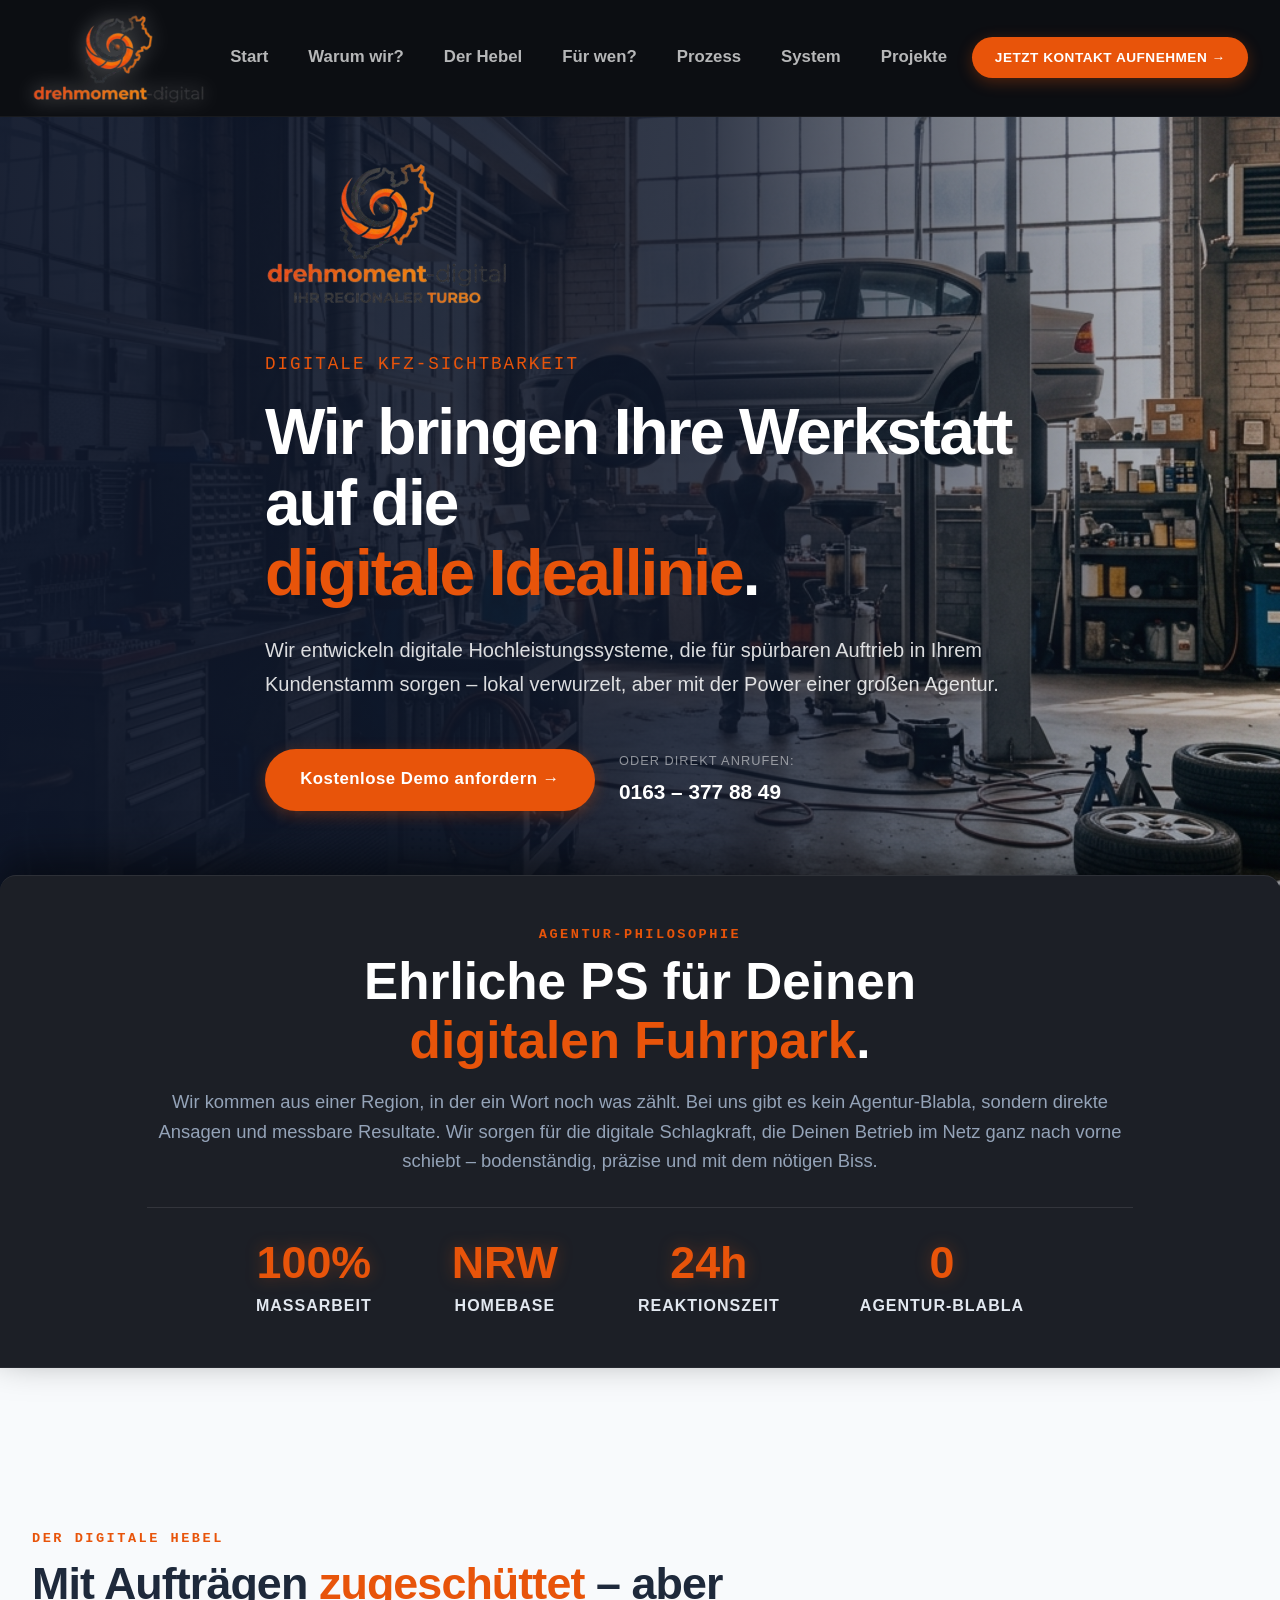
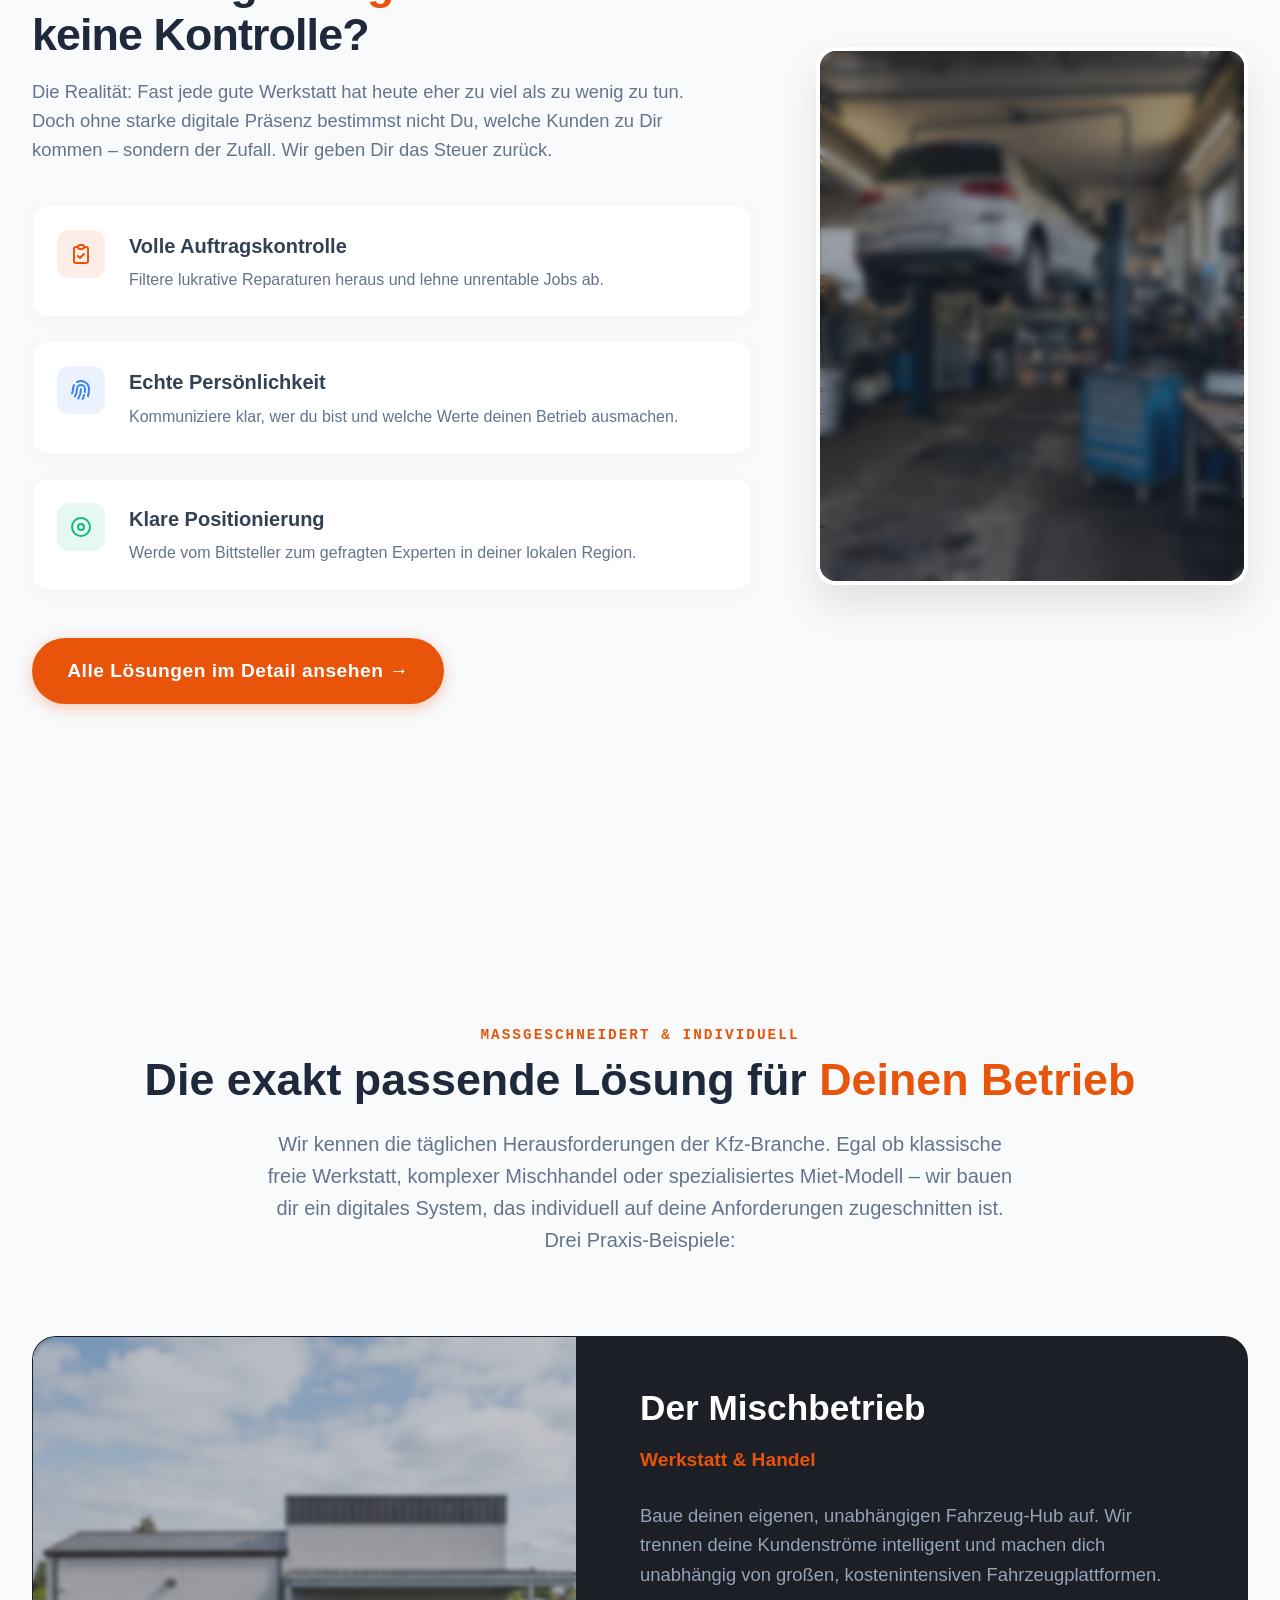
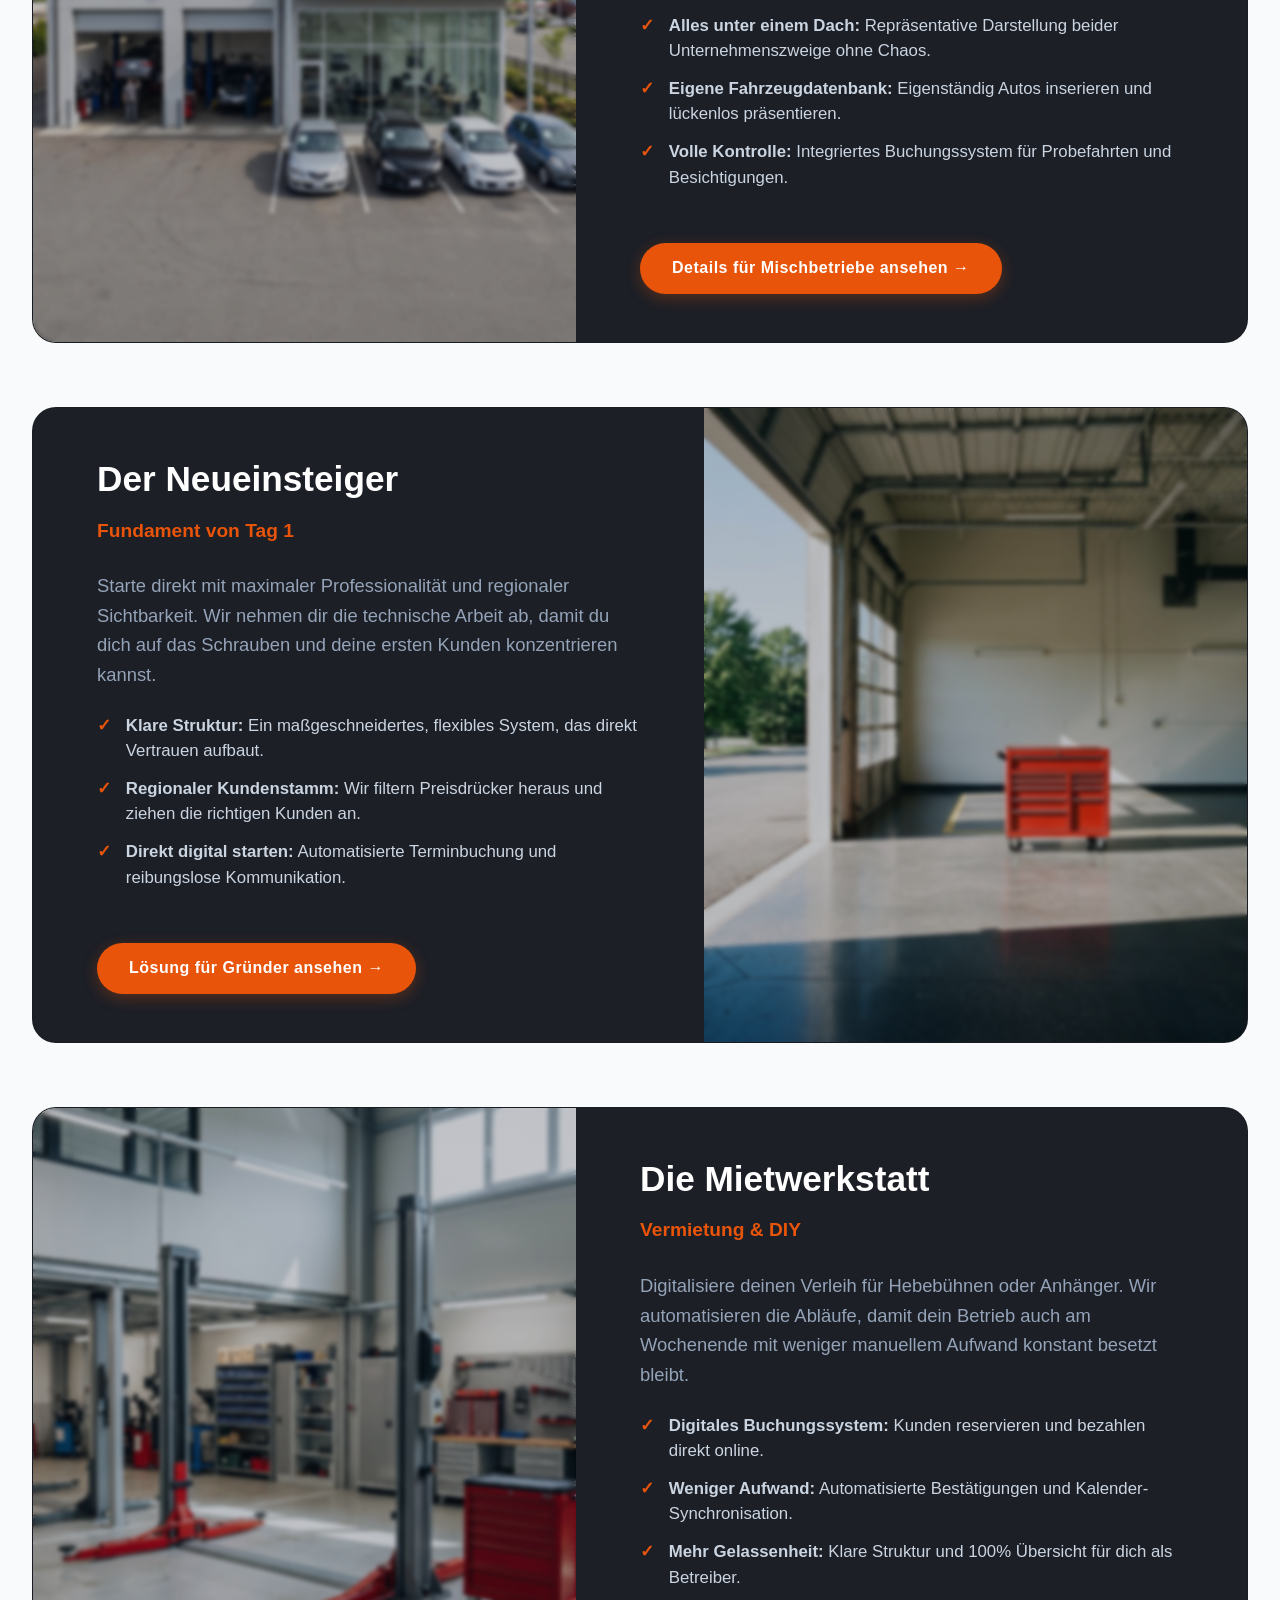
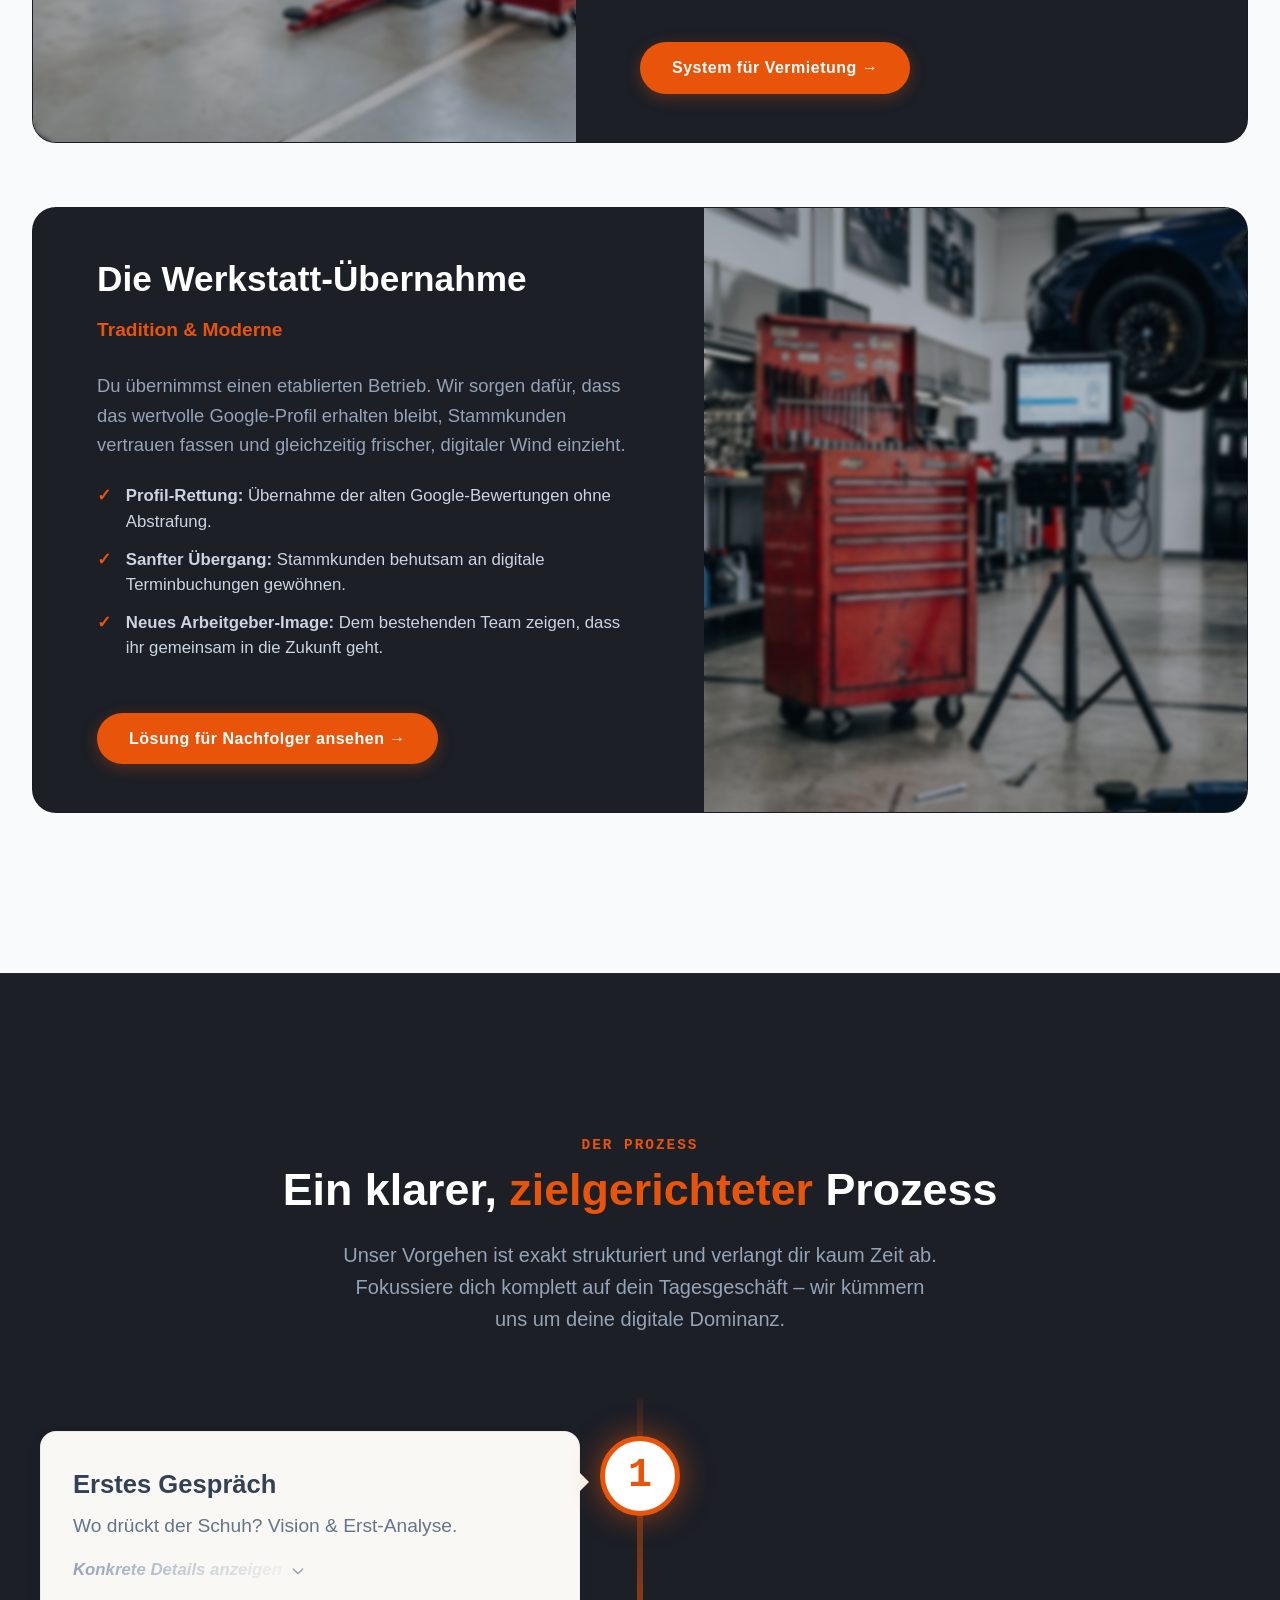
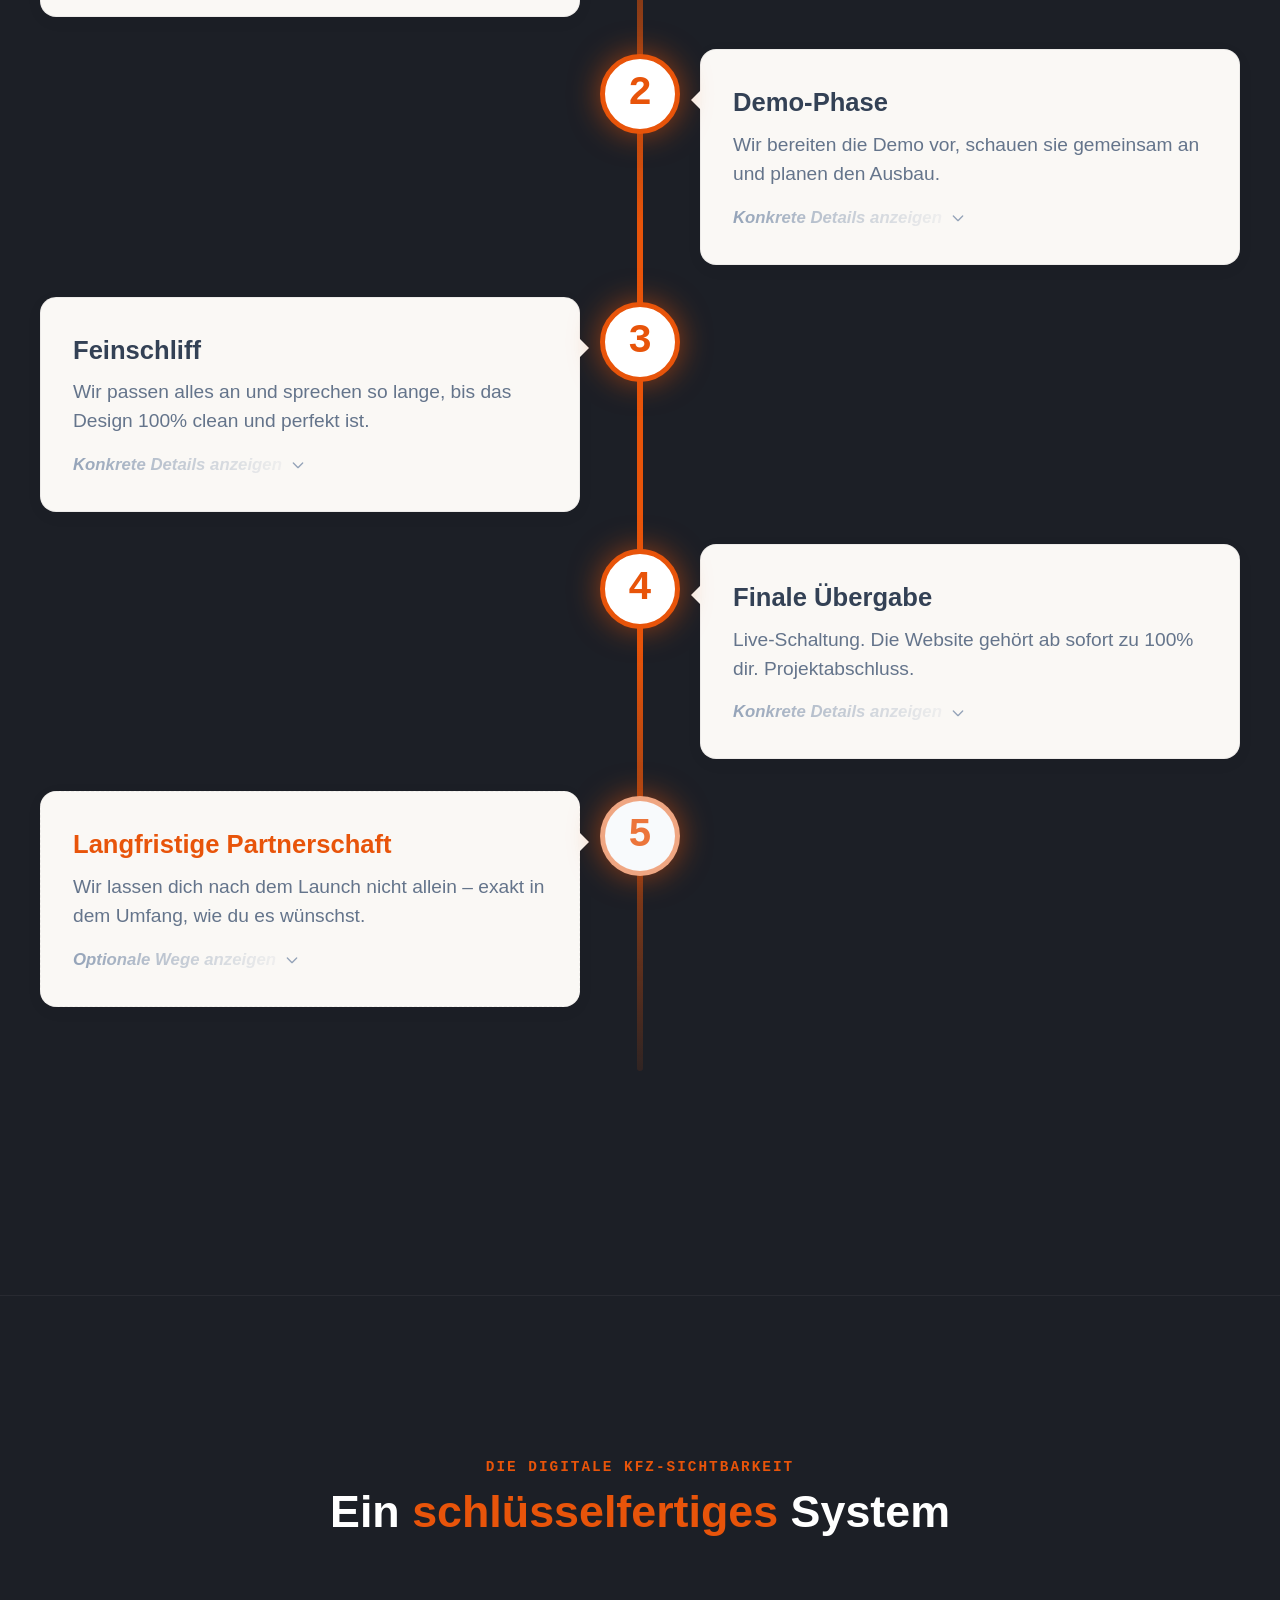
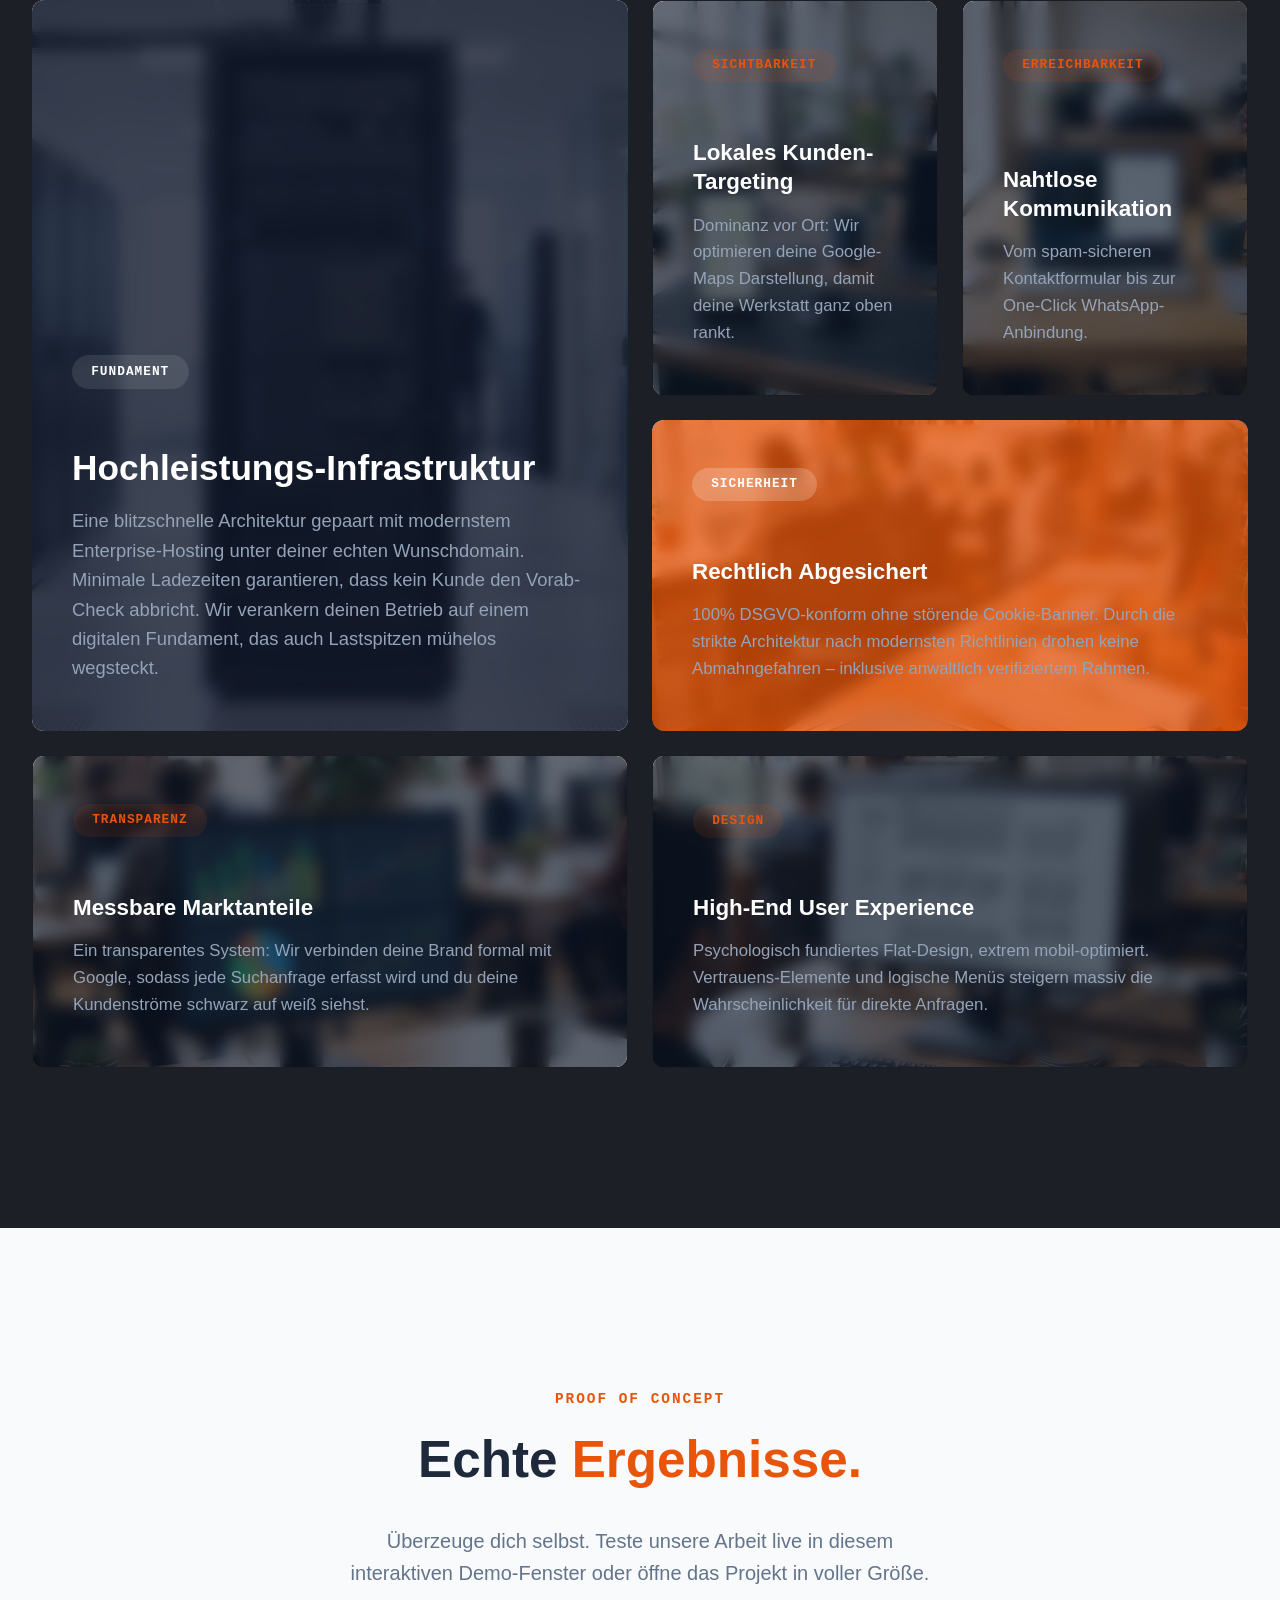
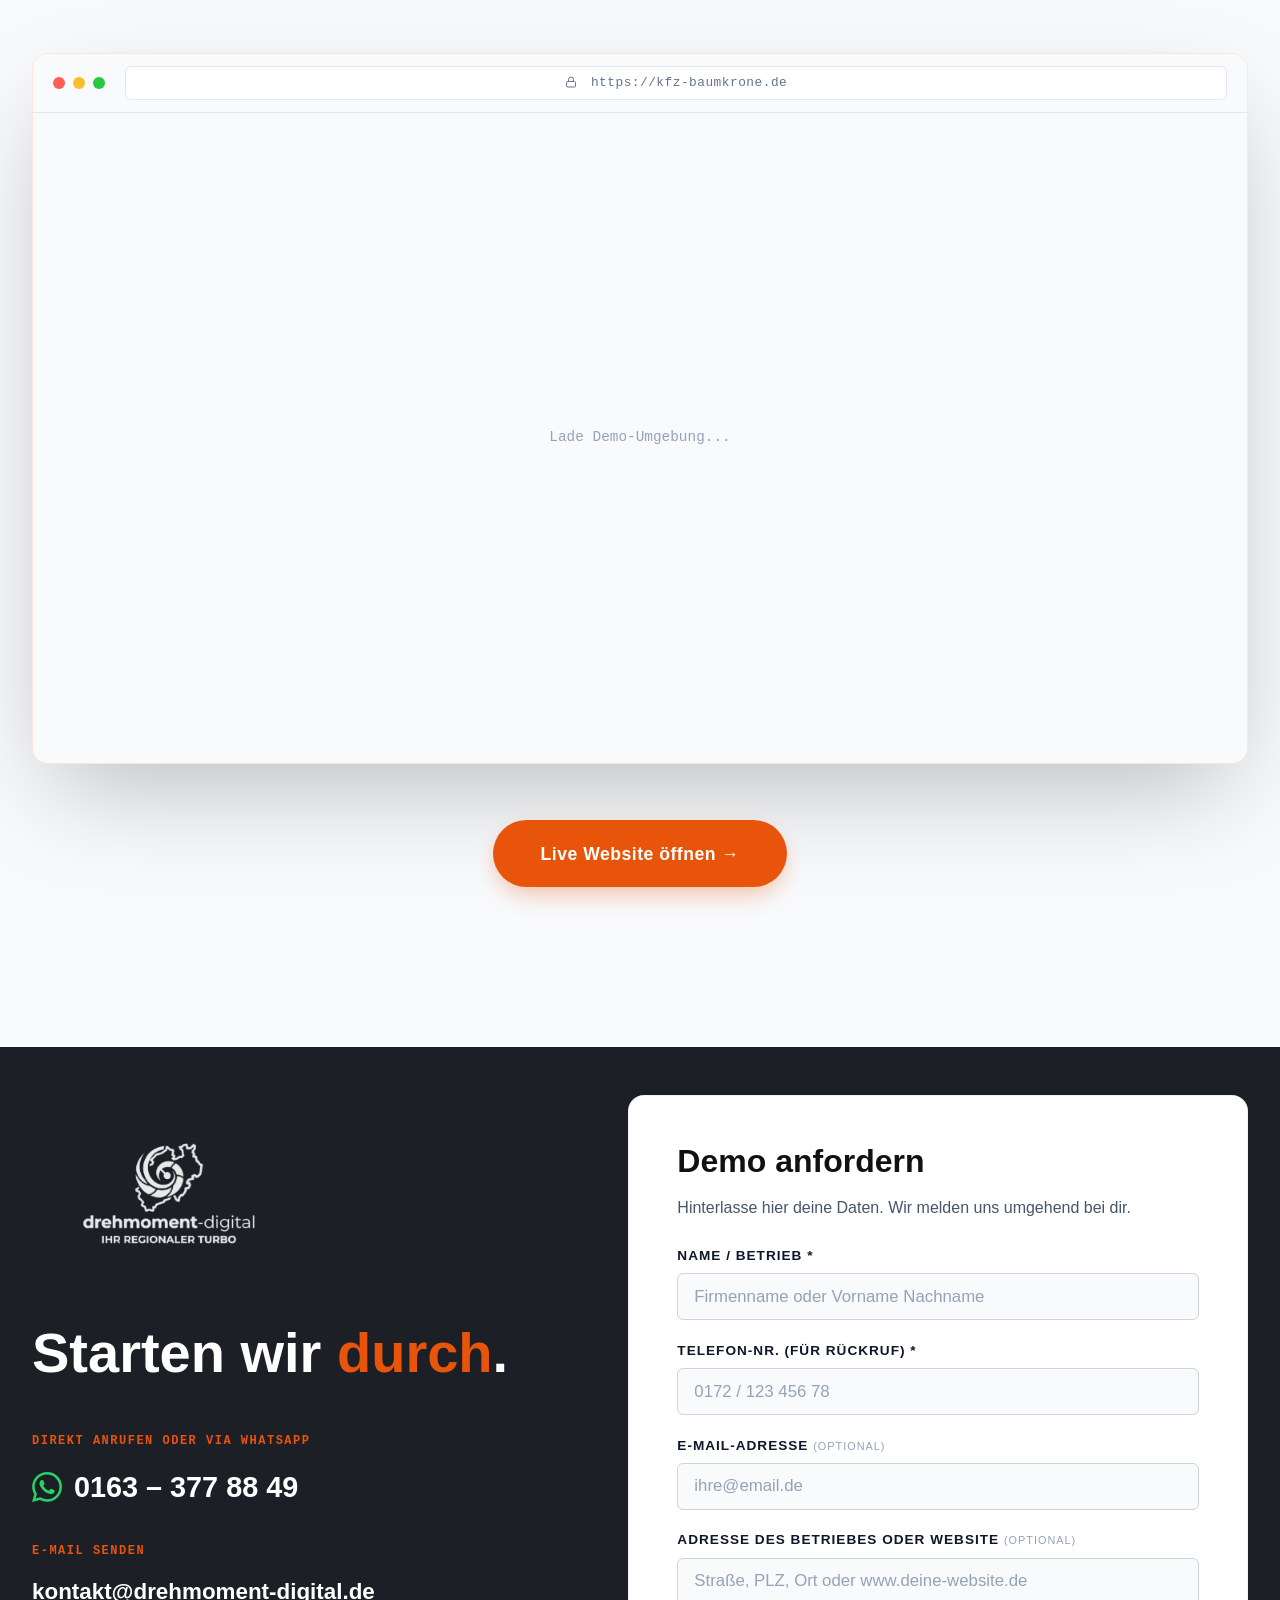
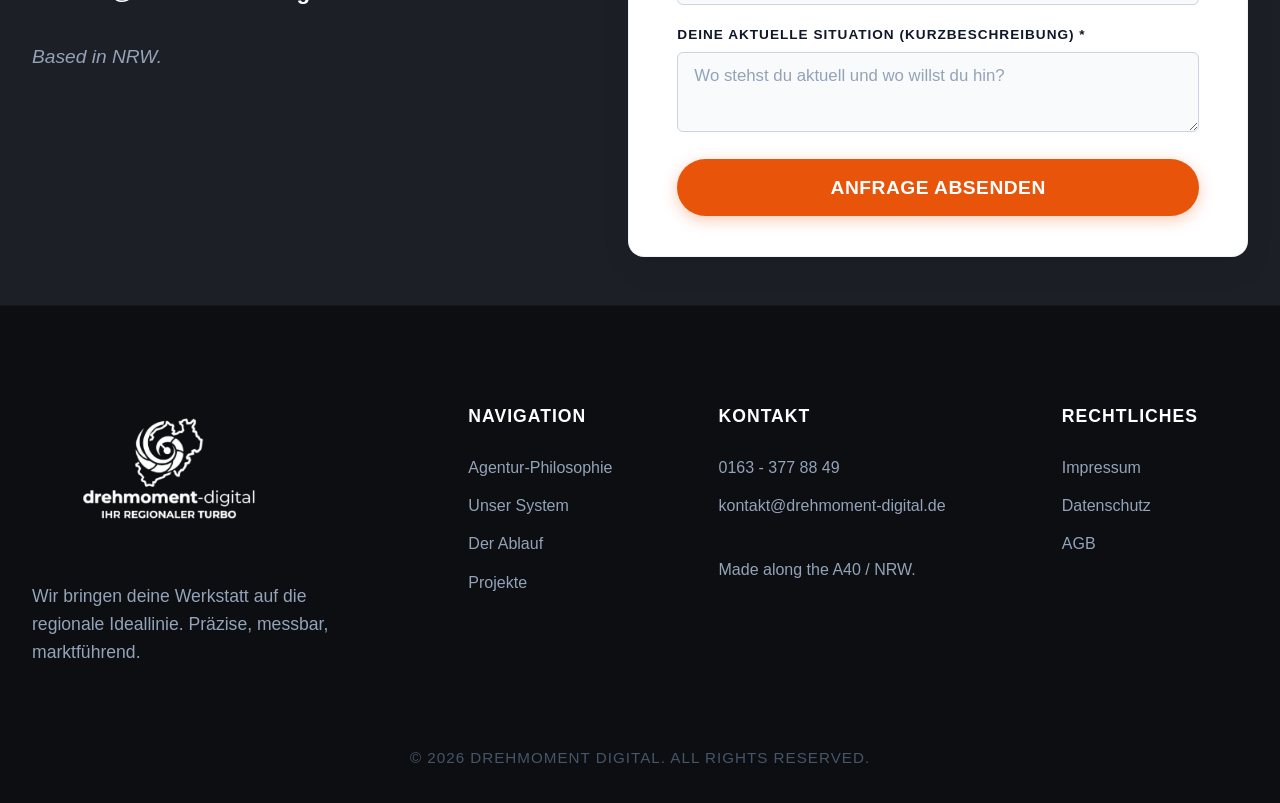
==== index.html @ 7c4b9425 "Rewrite ScrollSpy to be mathematical and foolproof" ====
<!DOCTYPE html>
<html lang="de">

<head>
    <!-- 🛠️ DEPLOYMENT FORCE UPDATE: 14:10 🛠️ -->
    <!-- UUID: 797db037-afd2-429d-8ca1-b78d36474066 -->
    <meta charset="UTF-8">
    <meta name="viewport" content="width=device-width, initial-scale=1.0">

    <!-- SEO & Title -->
    <title>Drehmoment Digital | Premium Websites für Kfz-Werkstätten & Handwerk in NRW</title>
    <meta name="description"
        content="Digitale Dominanz für Deine Werkstatt. Wir bauen Performance-Websites für Kfz-Betriebe im Ruhrgebiet und ganz NRW. Regional verwurzelt – Weltagentur-Power.">
    <meta name="keywords"
        content="Kfz-Werkstatt Website, Webdesign Werkstatt, Werkstatt Marketing NRW, Drehmoment Digital, Webagentur Dortmund, Kfz Business Digitalisierung">
    <meta name="author" content="Drehmoment Digital">

    <!-- Open Graph / Social Media (WhatsApp, LinkedIn etc.) -->
    <meta property="og:type" content="website">
    <meta property="og:url" content="https://drehmoment-digital.de/">
    <meta property="og:title" content="Drehmoment Digital | Websites für Kfz-Werkstätten">
    <meta property="og:description"
        content="Wir bringen Deine Werkstatt auf die digitale Ideallinie. Bodenständig, regional und hochprofessionell.">
    <meta property="og:image" content="https://drehmoment-digital.de/logo_transparent.png">

    <link rel="icon" type="image/png" href="logo_transparent.png">
    <link rel="stylesheet" href="css/01_variables.css">
    <link rel="stylesheet" href="css/02_typography.css">
    <link rel="stylesheet" href="css/03_layout.css">
    <link rel="stylesheet" href="css/04_components.css">
    <link rel="stylesheet" href="css/05_sections.css">
</head>

<body>

    <!-- ================== HEADER ================== -->
    <header class="site-header">
        <div class="header-inner">
            <div class="header-left">
                <a href="index.html" target="_self" class="logo-link">
                    <img src="./drehmoment_digital_transparent-removeb ohne supslogan.png" alt="Drehmoment Digital Logo" class="header-logo-img">
                </a>
            </div>
            <nav class="nav-links">
                <a href="index.html#start">Start</a>
                <a href="index.html#warum-wir">Warum wir?</a>
                <a href="deep-dive.html" class="nav-hebel">Der Hebel</a>
                
                <div class="nav-dropdown">
                    <a href="index.html#zielgruppen" class="dropdown-trigger nav-zielgruppen">Für wen?</a>
                    <div class="dropdown-menu">
                        <a href="mischbetrieb.html" class="sub-mischbetrieb">Werkstatt & Handel</a>
                        <a href="neueinsteiger.html" class="sub-neueinsteiger">Der Neueinsteiger</a>
                        <a href="mietwerkstatt.html" class="sub-mietwerkstatt">Mietwerkstätten</a>
                        <a href="uebernahme.html" class="sub-uebernahme">Werkstatt-Übernahme</a>
                    </div>
                </div>
                
                <a href="index.html#prozess">Prozess</a>
                <a href="index.html#loesung">System</a>
                <a href="index.html#projekte">Projekte</a>
            </nav>
            <div class="cta-nav">
                <a href="#kontakt" class="btn-primary">
                    JETZT KONTAKT AUFNEHMEN &rarr;
                </a>
            </div>
            <!-- Mobile Toggle Button -->
            <button class="mobile-nav-toggle" aria-label="Menü öffnen">
                <span></span>
                <span></span>
                <span></span>
            </button>
        </div>
    </header>

    <!-- ================== HERO ================== -->
    <section class="hero-section" id="start">
        <div class="hero-bg-wrapper">
            <img src="./assets/images/hero_bg.png" alt="Professionelle KFZ-Werkstatt">
            <div class="hero-bg-overlay"></div>
        </div>
        <div class="container hero-content-container">
            <div class="hero-grid fade-up">
                <img src="./drehmoment_digital_transparent-removebg-preview.png" alt="Drehmoment Digital Logo" class="hero-colored-logo">
                <div class="hero-subtitle" style="font-size: 1.1rem; margin-bottom: 1.2rem;">Digitale KFZ-Sichtbarkeit</div>
                <h1>Wir bringen Ihre Werkstatt auf die <br><span style="color: var(--accent-orange);">digitale Ideallinie</span>.</h1>
                <p class="hero-lead">Wir entwickeln digitale Hochleistungssysteme, die für spürbaren Auftrieb in Ihrem Kundenstamm sorgen – lokal verwurzelt, aber mit der Power einer großen Agentur.</p>
                
                <div class="hero-cta-group">
                    <a href="#demo" class="btn btn-primary btn-large glow-effect">Kostenlose Demo anfordern →</a>
                    <div class="direct-contact-wrapper" style="display: flex; flex-direction: column; gap: 4px;">
                        <span class="hero-or-text" style="font-size: 0.8rem; text-transform: uppercase; letter-spacing: 1px;">oder direkt anrufen:</span>
                        <a href="tel:+491633778849" class="direct-contact-link" style="gap: 0;">
                            0163 &ndash; 377 88 49
                        </a>
                    </div>
                </div>
            </div>
        </div>
    </section>

    <!-- ================== WARUM WIR (ZENTRIERTE LEISTE) ================== -->
    <section class="warum-leiste-centered" id="warum-wir">
        <div class="container fade-up" style="max-width: 1050px; margin: 0 auto; text-align: center;">
            <p class="warum-kicker">Agentur-Philosophie</p>
            <h2 class="warum-heading">Ehrliche PS für Deinen<br><span class="highlight-text">digitalen Fuhrpark</span>.</h2>
            <p class="warum-lead">Wir kommen aus einer Region, in der ein Wort noch was zählt. Bei uns gibt es kein Agentur-Blabla, sondern direkte Ansagen und messbare Resultate. Wir sorgen für die digitale Schlagkraft, die Deinen Betrieb im Netz ganz nach vorne schiebt – bodenständig, präzise und mit dem nötigen Biss.</p>
            
            <div class="warum-stats-centered">
                <div class="stat-item-centered">
                    <span class="stat-num-centered">100%</span>
                    <span class="stat-label-centered">Maßarbeit</span>
                </div>
                <div class="stat-item-centered">
                    <span class="stat-num-centered">NRW</span>
                    <span class="stat-label-centered">Homebase</span>
                </div>
                <div class="stat-item-centered">
                    <span class="stat-num-centered">24h</span>
                    <span class="stat-label-centered">Reaktionszeit</span>
                </div>
                <div class="stat-item-centered">
                    <span class="stat-num-centered">0</span>
                    <span class="stat-label-centered">Agentur-Blabla</span>
                </div>
            </div>
        </div>
    </section>

    <!-- ================== KONTROLLE & POSITIONIERUNG ================== -->
    <section class="section-padding" style="background-color: var(--bg-surface);" id="kontrolle">
        <div class="container fade-up">
            <div class="kontrolle-grid">
                <div class="kontrolle-text">
                    <p class="warum-kicker" style="color: var(--accent-orange);">Der digitale Hebel</p>
                    <h2 style="font-size: clamp(2rem, 3.5vw, 3.2rem); line-height: 1.15; margin-bottom: 1rem; color: #1e293b; font-weight: 800; letter-spacing: -0.02em;">Mit Aufträgen <span style="color: var(--accent-orange);">zugeschüttet</span> – aber keine Kontrolle?</h2>
                    <p class="lead" style="font-size: 1.15rem; margin-bottom: 2.5rem; color: #64748b; max-width: 95%;">
                        Die Realität: Fast jede gute Werkstatt hat heute eher zu viel als zu wenig zu tun. 
                        Doch ohne starke digitale Präsenz bestimmst nicht Du, welche Kunden zu Dir kommen – sondern der Zufall. 
                        Wir geben Dir das Steuer zurück.
                    </p>

                    <div class="kontrolle-features">
                        <div class="k-feature-item">
                            <div class="k-icon" style="background: rgba(232, 84, 10, 0.1); color: var(--accent-orange);">
                                <svg width="24" height="24" fill="none" stroke="currentColor" viewBox="0 0 24 24">
                                    <path stroke-linecap="round" stroke-linejoin="round" stroke-width="2" d="M9 5H7a2 2 0 00-2 2v12a2 2 0 002 2h10a2 2 0 002-2V7a2 2 0 00-2-2h-2M9 5a2 2 0 002 2h2a2 2 0 002-2M9 5a2 2 0 012-2h2a2 2 0 012 2m-6 9l2 2 4-4"></path>
                                </svg>
                            </div>
                            <div class="k-text">
                                <h4 style="color: #334155;">Volle Auftragskontrolle</h4>
                                <p style="color: #64748b;">Filtere lukrative Reparaturen heraus und lehne unrentable Jobs ab.</p>
                            </div>
                        </div>

                        <div class="k-feature-item">
                            <div class="k-icon" style="background: rgba(59, 130, 246, 0.1); color: #3b82f6;">
                                <svg width="24" height="24" fill="none" stroke="currentColor" viewBox="0 0 24 24">
                                    <path stroke-linecap="round" stroke-linejoin="round" stroke-width="2" d="M12 11c0 3.517-1.009 6.799-2.753 9.571m-3.44-2.04l.054-.09A13.916 13.916 0 008 11a4 4 0 118 0c0 1.017-.07 2.019-.203 3m-2.118 6.844A21.88 21.88 0 0015.171 17m3.839 1.132c.645-2.266.99-4.659.99-7.132A8 8 0 008 4.07M3 15.364c.64-1.319 1-2.8 1-4.364 0-1.457.39-2.823 1.07-4"></path>
                                </svg>
                            </div>
                            <div class="k-text">
                                <h4 style="color: #334155;">Echte Persönlichkeit</h4>
                                <p style="color: #64748b;">Kommuniziere klar, wer du bist und welche Werte deinen Betrieb ausmachen.</p>
                            </div>
                        </div>

                        <div class="k-feature-item">
                            <div class="k-icon" style="background: rgba(16, 185, 129, 0.1); color: #10b981;">
                                <svg width="24" height="24" fill="none" stroke="currentColor" viewBox="0 0 24 24">
                                    <path stroke-linecap="round" stroke-linejoin="round" stroke-width="2" d="M21 12a9 9 0 11-18 0 9 9 0 0118 0z"></path>
                                    <path stroke-linecap="round" stroke-linejoin="round" stroke-width="2" d="M15 12a3 3 0 11-6 0 3 3 0 016 0z"></path>
                                </svg>
                            </div>
                            <div class="k-text">
                                <h4 style="color: #334155;">Klare Positionierung</h4>
                                <p style="color: #64748b;">Werde vom Bittsteller zum gefragten Experten in deiner lokalen Region.</p>
                            </div>
                        </div>
                    </div>
                    
                    <a href="deep-dive.html" class="btn-primary" style="margin-top: 3rem; align-self: flex-start; text-decoration: none;">Alle Lösungen im Detail ansehen &rarr;</a>
                </div>
                
                <div class="kontrolle-image-wrapper">
                    <img src="./werkstatt_clean_empty.png" alt="Cleane, hochmoderne KFZ Werkstatt" class="kontrolle-img">
                </div>
            </div>
        </div>
    </section>



    <!-- ================== ZIELGRUPPEN ================== -->
    <section class="section-padding" id="zielgruppen" style="background-color: var(--bg-surface); color: #1e293b;">
        <style>
            #zielgruppen .target-card { background-color: var(--panel-dark); border: 1px solid rgba(0,0,0,0.1); }
            #zielgruppen .target-card-content { color: #94A3B8; }
            #zielgruppen .target-card-content h3 { color: #fff; }
            #zielgruppen .target-card-content .target-list li { color: #cbd5e1; }
            #zielgruppen .btn-outline { border-color: rgba(255,255,255,0.2) !important; color: #fff !important; }
            #zielgruppen .btn-outline:hover { background-color: var(--accent-orange) !important; color: #fff !important; border-color: var(--accent-orange) !important; }
        </style>
        <div class="container-wide">
            <p class="warum-kicker fade-up" style="color: var(--accent-orange); text-align: center; text-transform: uppercase; letter-spacing: 2px; font-size: 0.9rem; font-weight: 700; margin-bottom: 0.5rem;">Maßgeschneidert & Individuell</p>
            <h2 class="fade-up" style="text-align: center; margin-bottom: 1.5rem; color: #1e293b; font-size: clamp(2rem, 3.5vw, 3.2rem); line-height: 1.1;">Die exakt passende Lösung für <span class="highlight-text">Deinen Betrieb</span></h2>
            <p class="fade-up lead"
                style="text-align: center; color: #64748b; max-width: 750px; margin: 0 auto 5rem auto;">Wir kennen die täglichen Herausforderungen der Kfz-Branche. Egal ob klassische freie Werkstatt, komplexer Mischhandel oder spezialisiertes Miet-Modell – wir bauen dir ein digitales System, das individuell auf deine Anforderungen zugeschnitten ist. Drei Praxis-Beispiele:</p>

            <div class="target-stack">
                <!-- Target 1: Mischbetrieb -->
                <div class="target-card fade-up">
                    <div class="target-card-img">
                        <img src="assets/target_mischbetrieb.png" alt="Mischbetrieb Werkstatt und Handel">
                        <div class="target-img-overlay"></div>
                    </div>
                    <div class="target-card-content">
                        <h3>Der Mischbetrieb<br><span style="font-size: 1.2rem; color: var(--accent-orange); font-weight: 600;">Werkstatt & Handel</span></h3>
                        <p>Baue deinen eigenen, unabhängigen Fahrzeug-Hub auf. Wir trennen deine Kundenströme intelligent und machen dich unabhängig von großen, kostenintensiven Fahrzeugplattformen.</p>
                        <ul class="target-list">
                            <li><strong>Alles unter einem Dach:</strong> Repräsentative Darstellung beider Unternehmenszweige ohne Chaos.</li>
                            <li><strong>Eigene Fahrzeugdatenbank:</strong> Eigenständig Autos inserieren und lückenlos präsentieren.</li>
                            <li><strong>Volle Kontrolle:</strong> Integriertes Buchungssystem für Probefahrten und Besichtigungen.</li>
                        </ul>
                        <a href="mischbetrieb.html" target="_self" class="btn-primary" style="margin-top: 1rem; align-self: flex-start; text-decoration: none; padding: 0.8rem 2rem; font-size: 1rem;">Details für Mischbetriebe ansehen &rarr;</a>
                    </div>
                </div>

                <!-- Target 2: Gründer -->
                <div class="target-card target-reverse fade-up">
                    <div class="target-card-img">
                        <img src="assets/target_gruender.png" alt="Neueinsteiger Werkstatt Gründer">
                        <div class="target-img-overlay"></div>
                    </div>
                    <div class="target-card-content">
                        <h3>Der Neueinsteiger<br><span style="font-size: 1.2rem; color: var(--accent-orange); font-weight: 600;">Fundament von Tag 1</span></h3>
                        <p>Starte direkt mit maximaler Professionalität und regionaler Sichtbarkeit. Wir nehmen dir die technische Arbeit ab, damit du dich auf das Schrauben und deine ersten Kunden konzentrieren kannst.</p>
                        <ul class="target-list">
                            <li><strong>Klare Struktur:</strong> Ein maßgeschneidertes, flexibles System, das direkt Vertrauen aufbaut.</li>
                            <li><strong>Regionaler Kundenstamm:</strong> Wir filtern Preisdrücker heraus und ziehen die richtigen Kunden an.</li>
                            <li><strong>Direkt digital starten:</strong> Automatisierte Terminbuchung und reibungslose Kommunikation.</li>
                        </ul>
                        <a href="neueinsteiger.html" target="_self" class="btn-primary" style="margin-top: 1rem; align-self: flex-start; text-decoration: none; padding: 0.8rem 2rem; font-size: 1rem;">Lösung für Gründer ansehen &rarr;</a>
                    </div>
                </div>

                <!-- Target 3: Mietwerkstatt -->
                <div class="target-card fade-up">
                    <div class="target-card-img">
                        <img src="assets/target_mietwerkstatt.png" alt="Mietwerkstatt Hebebühnen">
                        <div class="target-img-overlay"></div>
                    </div>
                    <div class="target-card-content">
                        <h3>Die Mietwerkstatt<br><span style="font-size: 1.2rem; color: var(--accent-orange); font-weight: 600;">Vermietung & DIY</span></h3>
                        <p>Digitalisiere deinen Verleih für Hebebühnen oder Anhänger. Wir automatisieren die Abläufe, damit dein Betrieb auch am Wochenende mit weniger manuellem Aufwand konstant besetzt bleibt.</p>
                        <ul class="target-list">
                            <li><strong>Digitales Buchungssystem:</strong> Kunden reservieren und bezahlen direkt online.</li>
                            <li><strong>Weniger Aufwand:</strong> Automatisierte Bestätigungen und Kalender-Synchronisation.</li>
                            <li><strong>Mehr Gelassenheit:</strong> Klare Struktur und 100% Übersicht für dich als Betreiber.</li>
                        </ul>
                        <a href="mietwerkstatt.html" target="_self" class="btn-primary" style="margin-top: 1rem; align-self: flex-start; text-decoration: none; padding: 0.8rem 2rem; font-size: 1rem;">System für Vermietung &rarr;</a>
                    </div>
                </div>

                <!-- Target 4: Werkstatt-Übernahme -->
                <div class="target-card target-reverse fade-up">
                    <div class="target-card-img">
                        <img src="assets/target_uebernahme.png" alt="Werkstatt-Übernahme Nachfolge">
                        <div class="target-img-overlay"></div>
                    </div>
                    <div class="target-card-content">
                        <h3>Die Werkstatt-Übernahme<br><span style="font-size: 1.2rem; color: var(--accent-orange); font-weight: 600;">Tradition & Moderne</span></h3>
                        <p>Du übernimmst einen etablierten Betrieb. Wir sorgen dafür, dass das wertvolle Google-Profil erhalten bleibt, Stammkunden vertrauen fassen und gleichzeitig frischer, digitaler Wind einzieht.</p>
                        <ul class="target-list">
                            <li><strong>Profil-Rettung:</strong> Übernahme der alten Google-Bewertungen ohne Abstrafung.</li>
                            <li><strong>Sanfter Übergang:</strong> Stammkunden behutsam an digitale Terminbuchungen gewöhnen.</li>
                            <li><strong>Neues Arbeitgeber-Image:</strong> Dem bestehenden Team zeigen, dass ihr gemeinsam in die Zukunft geht.</li>
                        </ul>
                        <a href="uebernahme.html" target="_self" class="btn-primary" style="margin-top: 1rem; align-self: flex-start; text-decoration: none; padding: 0.8rem 2rem; font-size: 1rem;">Lösung für Nachfolger ansehen &rarr;</a>
                    </div>
                </div>

            </div>
        </div>
    </section>

    <!-- ================== PROZESS ================== -->
    <section class="section-padding"
        style="background-color: var(--panel-dark); border-top: 1px solid rgba(255,255,255,0.05); border-bottom: 1px solid rgba(255,255,255,0.05);"
        id="prozess">
        <style>
            #prozess > .container > h2 { color: #fff !important; }
            #prozess > .container > p.lead { color: #94a3b8 !important; }
        </style>
        <div class="container">
            <p class="warum-kicker fade-up" style="color: var(--accent-orange); text-align: center; text-transform: uppercase; letter-spacing: 2px; font-size: 0.9rem; font-weight: 700; margin-bottom: 0.5rem;">Der Prozess</p>
            <h2 class="fade-up" style="text-align: center; margin-bottom: 1.5rem; color: #fff; font-size: clamp(2rem, 3.5vw, 3.2rem); line-height: 1.1;">Ein klarer, <span class="highlight-text">zielgerichteter</span> Prozess</h2>
            <p class="fade-up lead"
                style="text-align: center; color: #94a3b8; max-width: 600px; margin: 0 auto 4rem auto;">Unser
                Vorgehen ist exakt strukturiert und verlangt dir kaum Zeit ab. Fokussiere dich komplett auf dein
                Tagesgeschäft – wir kümmern uns um deine digitale Dominanz.</p>

            <div class="timeline-container fade-up">
                <!-- The central line -->
                <div class="timeline-line"></div>

                <!-- Step 1 -->
                <div class="timeline-step step-left">
                    <div class="timeline-node">1</div>
                    <details class="timeline-content-acc">
                        <summary class="timeline-summary">
                            <h3 style="color: #334155;">Erstes Gespräch</h3>
                            <p>Wo drückt der Schuh? Vision & Erst-Analyse.</p>
                            <span class="timeline-expand-hint">Konkrete Details anzeigen <svg width="16" height="16" fill="none" stroke="currentColor" viewBox="0 0 24 24"><path stroke-linecap="round" stroke-linejoin="round" stroke-width="2" d="M19 9l-7 7-7-7"></path></svg></span>
                        </summary>
                        <div class="timeline-details">
                            <ul>
                                <li><strong>Strategie-Austausch:</strong> Wir klären deine stärksten und lukrativsten Dienstleistungen.</li>
                                <li><strong>Kunden-Fokus:</strong> Wir definieren exakt, welche Wunschkunden wir für dich ansprechen wollen.</li>
                                <li><strong>Klarer Plan:</strong> Wir gestalten die inhaltliche Blaupause, die dich von der Konkurrenz abhebt.</li>
                            </ul>
                        </div>
                    </details>
                </div>

                <!-- Step 2 -->
                <div class="timeline-step step-right">
                    <div class="timeline-node">2</div>
                    <details class="timeline-content-acc">
                        <summary class="timeline-summary">
                            <h3 style="color: #334155;">Demo-Phase</h3>
                            <p>Wir bereiten die Demo vor, schauen sie gemeinsam an und planen den Ausbau.</p>
                            <span class="timeline-expand-hint">Konkrete Details anzeigen <svg width="16" height="16" fill="none" stroke="currentColor" viewBox="0 0 24 24"><path stroke-linecap="round" stroke-linejoin="round" stroke-width="2" d="M19 9l-7 7-7-7"></path></svg></span>
                        </summary>
                        <div class="timeline-details">
                            <ul>
                                <li><strong>Hochwertiges Design:</strong> Unser Team entwirft ein psychologisch optimiertes, professionelles Erscheinungsbild.</li>
                                <li><strong>Echte Überzeugungskraft:</strong> Wir integrieren vertrauensbildende Elemente und schreiben zielgerichtete Texte.</li>
                                <li><strong>Perfekt fürs Smartphone:</strong> Wir garantieren 100% einwandfreie Darstellung auf allen Handys.</li>
                            </ul>
                        </div>
                    </details>
                </div>

                <!-- Step 3 -->
                <div class="timeline-step step-left">
                    <div class="timeline-node">3</div>
                    <details class="timeline-content-acc">
                        <summary class="timeline-summary">
                            <h3 style="color: #334155;">Feinschliff</h3>
                            <p>Wir passen alles an und sprechen so lange, bis das Design 100% clean und perfekt ist.</p>
                            <span class="timeline-expand-hint">Konkrete Details anzeigen <svg width="16" height="16" fill="none" stroke="currentColor" viewBox="0 0 24 24"><path stroke-linecap="round" stroke-linejoin="round" stroke-width="2" d="M19 9l-7 7-7-7"></path></svg></span>
                        </summary>
                        <div class="timeline-details">
                            <ul>
                                <li><strong>Schnelle Ladezeiten:</strong> Anbindung an Hochgeschwindigkeitsserver, damit die Seite sofort reagiert.</li>
                                <li><strong>Regionale Sichtbarkeit:</strong> Technische Suchmaschinenoptimierung, damit Google dich in deiner Stadt priorisiert.</li>
                                <li><strong>Qualitäts-Check:</strong> Wir testen alle Kontaktformulare und Funktionen auf Herz und Nieren.</li>
                            </ul>
                        </div>
                    </details>
                </div>

                <!-- Step 4 -->
                <div class="timeline-step step-right">
                    <div class="timeline-node">4</div>
                    <details class="timeline-content-acc">
                        <summary class="timeline-summary">
                            <h3 style="color: #334155;">Finale Übergabe</h3>
                            <p>Live-Schaltung. Die Website gehört ab sofort zu 100% dir. Projektabschluss.</p>
                            <span class="timeline-expand-hint">Konkrete Details anzeigen <svg width="16" height="16" fill="none" stroke="currentColor" viewBox="0 0 24 24"><path stroke-linecap="round" stroke-linejoin="round" stroke-width="2" d="M19 9l-7 7-7-7"></path></svg></span>
                        </summary>
                        <div class="timeline-details">
                            <ul>
                                <li><strong>Live-Schaltung:</strong> Wir übergeben das vollständig indizierte System und gehen damit online.</li>
                                <li><strong>Übergabe & Kontrolle:</strong> Du erhältst alle Zugänge und hast die volle Kontrolle.</li>
                                <li><strong>Die Maschine läuft:</strong> Ab jetzt beginnt das System sofort damit, systematisch Anfragen zu sammeln.</li>
                            </ul>
                        </div>
                    </details>
                </div>

                <!-- Step 5 -->
                <div class="timeline-step step-left">
                    <div class="timeline-node" style="border-color: rgba(232,84,10,0.5); color: rgba(232,84,10,0.8); background: #f8fafc;">5</div>
                    <details class="timeline-content-acc" style="border-style: dashed;">
                        <summary class="timeline-summary">
                            <h3 style="color: var(--accent-orange);">Langfristige Partnerschaft</h3>
                            <p>Wir lassen dich nach dem Launch nicht allein – exakt in dem Umfang, wie du es wünschst.</p>
                            <span class="timeline-expand-hint">Optionale Wege anzeigen <svg width="16" height="16" fill="none" stroke="currentColor" viewBox="0 0 24 24"><path stroke-linecap="round" stroke-linejoin="round" stroke-width="2" d="M19 9l-7 7-7-7"></path></svg></span>
                        </summary>
                        <div class="timeline-details">
                            <ul>
                                <li><strong>Monatliche Betreuung:</strong> Wir übernehmen Server-Wartung, technische Updates und kleine Anpassungen.</li>
                                <li><strong>Gezielte Werbekampagnen:</strong> Wenn du noch massiver wachsen willst, schalten wir messbare Werbung für dich.</li>
                                <li><strong>Flexible Erweiterungen:</strong> Du brauchst Monate später eine neue Unterseite? Wir setzen das transparent und einmalig um.</li>
                            </ul>
                        </div>
                    </details>
                </div>
            </div>
        </div>
    </section>

    <!-- ================== LÖSUNG ================== -->
    <section class="section-padding" id="loesung" style="background-color: var(--panel-dark);">
        <style>
            #loesung .system-card h3 { color: #fff; }
            #loesung .system-card p { color: #94A3B8; }
            #loesung .bento-glass-light { background: rgba(15, 23, 42, 0.65); }
        </style>
        <div class="container">
            <p class="warum-kicker fade-up" style="color: var(--accent-orange); text-align: center; text-transform: uppercase; letter-spacing: 2px; font-size: 0.9rem; font-weight: 700; margin-bottom: 0.5rem;">Die digitale KFZ-Sichtbarkeit</p>
            <h2 class="fade-up" style="text-align: center; margin-bottom: 3rem; color: #fff; font-size: clamp(2rem, 3.5vw, 3.2rem); line-height: 1.1;">Ein <span class="highlight-text">schlüsselfertiges</span> System</h2>

            <div class="system-grid">
                <div class="system-card bento-hero fade-up">
                    <img src="assets/bento_infrastructure.png" alt="" class="bento-bg-image">
                    <div class="bento-glass-overlay bento-glass-dark"></div>
                    <span class="card-badge">Fundament</span>
                    <div>
                        <h3>Hochleistungs-Infrastruktur</h3>
                        <p>Eine blitzschnelle Architektur gepaart mit modernstem Enterprise-Hosting unter deiner echten
                            Wunschdomain. Minimale Ladezeiten garantieren, dass kein Kunde den Vorab-Check abbricht. Wir verankern deinen Betrieb auf einem digitalen Fundament, das auch Lastspitzen mühelos wegsteckt.</p>
                    </div>
                </div>

                <div class="system-card bento-square-1 fade-up">
                    <img src="assets/bento_targeting.png" alt="" class="bento-bg-image">
                    <div class="bento-glass-overlay bento-glass-light"></div>
                    <span class="card-badge">Sichtbarkeit</span>
                    <div>
                        <h3>Lokales Kunden-Targeting</h3>
                        <p>Dominanz vor Ort: Wir optimieren deine Google-Maps Darstellung, damit deine Werkstatt ganz oben rankt.</p>
                    </div>
                </div>

                <div class="system-card bento-square-2 fade-up">
                    <img src="assets/bento_communication.png" alt="" class="bento-bg-image">
                    <div class="bento-glass-overlay bento-glass-light"></div>
                    <span class="card-badge">Erreichbarkeit</span>
                    <div>
                        <h3>Nahtlose Kommunikation</h3>
                        <p>Vom spam-sicheren Kontaktformular bis zur One-Click WhatsApp-Anbindung.</p>
                    </div>
                </div>

                <div class="system-card bento-wide-1 fade-up">
                    <img src="assets/bento_security.png" alt="" class="bento-bg-image">
                    <div class="bento-glass-overlay bento-glass-orange"></div>
                    <span class="card-badge">Sicherheit</span>
                    <div>
                        <h3>Rechtlich Abgesichert</h3>
                        <p>100% DSGVO-konform ohne störende Cookie-Banner. Durch die strikte Architektur nach modernsten
                            Richtlinien drohen keine Abmahngefahren – inklusive anwaltlich verifiziertem Rahmen.</p>
                    </div>
                </div>

                <div class="system-card bento-square-3 fade-up">
                    <img src="assets/bento_transparency.png" alt="" class="bento-bg-image">
                    <div class="bento-glass-overlay bento-glass-light"></div>
                    <span class="card-badge">Transparenz</span>
                    <div>
                        <h3>Messbare Marktanteile</h3>
                        <p>Ein transparentes System: Wir verbinden deine Brand formal mit Google, sodass
                            jede Suchanfrage erfasst wird und du deine Kundenströme schwarz auf weiß siehst.</p>
                    </div>
                </div>

                <div class="system-card bento-wide-2 fade-up">
                    <img src="assets/bento_design.png" alt="" class="bento-bg-image">
                    <div class="bento-glass-overlay bento-glass-light"></div>
                    <span class="card-badge">Design</span>
                    <div>
                        <h3>High-End User Experience</h3>
                        <p>Psychologisch fundiertes Flat-Design, extrem mobil-optimiert. Vertrauens-Elemente und logische Menüs steigern massiv die Wahrscheinlichkeit für direkte Anfragen.</p>
                    </div>
                </div>
            </div>
        </div>
    </section>
    <!-- ================== REFERENZEN (LIVE DEMO) ================== -->
    <section class="section-padding" id="projekte" style="background-color: var(--bg-surface);">
        <div class="container fade-up">
            <p class="warum-kicker" style="color: var(--accent-orange); text-align: center; text-transform: uppercase; letter-spacing: 2px; font-size: 0.9rem; font-weight: 700; margin-bottom: 0.5rem;">Proof of Concept</p>
            <h2 style="text-align: center; margin-bottom: 1.5rem; color: #1e293b; font-size: clamp(2.5rem, 4vw, 3.5rem);">Echte <span class="highlight-text">Ergebnisse.</span></h2>
            <p class="lead" style="text-align: center; margin-bottom: 4rem; color: #64748b; max-width: 600px; margin-left: auto; margin-right: auto;">Überzeuge dich selbst. Teste unsere Arbeit live in diesem interaktiven Demo-Fenster oder öffne das Projekt in voller Größe.</p>

            <div class="browser-mockup"
                style="border-radius: var(--radius-lg); overflow: hidden; box-shadow: 0 40px 100px -20px rgba(0,0,0,0.25); border: 1px solid rgba(232, 84, 10, 0.15); background: #fff;">
                <!-- Browser Titelleiste -->
                <div
                    style="background: #f8fafc; padding: 12px 20px; display: flex; align-items: center; border-bottom: 1px solid #e2e8f0;">
                    <div style="display: flex; gap: 8px; margin-right: 20px;">
                        <span style="width: 12px; height: 12px; background: #ff5f56; border-radius: 50%;"></span>
                        <span style="width: 12px; height: 12px; background: #ffbd2e; border-radius: 50%;"></span>
                        <span style="width: 12px; height: 12px; background: #27c93f; border-radius: 50%;"></span>
                    </div>
                    <div
                        style="background: #fff; padding: 6px 15px; border-radius: 6px; border: 1px solid #e2e8f0; font-family: var(--font-mono); font-size: 0.8rem; color: #64748b; flex-grow: 1; text-align: center; letter-spacing: 0.5px; box-shadow: inset 0 2px 4px rgba(0,0,0,0.02);">
                        <svg width="12" height="12" viewBox="0 0 24 24" fill="none" stroke="currentColor" stroke-width="2" stroke-linecap="round" stroke-linejoin="round" style="vertical-align: middle; margin-right: 6px; margin-top: -2px;"><rect x="3" y="11" width="18" height="11" rx="2" ry="2"></rect><path d="M7 11V7a5 5 0 0 1 10 0v4"></path></svg>
                        https://kfz-baumkrone.de
                    </div>
                </div>
                <!-- Live Website im Loch -->
                <div style="height: 650px; width: 100%; background: #f8fafc; position: relative;">
                    <div style="position: absolute; top: 50%; left: 50%; transform: translate(-50%, -50%); color: #94a3b8; font-family: var(--font-mono); font-size: 0.9rem;">Lade Demo-Umgebung...</div>
                    <iframe src="https://kfz-baumkrone.de" style="position: relative; z-index: 2; width: 100%; height: 100%; border: none;"
                        title="Live Demo KFZ Baumkrone"></iframe>
                </div>
            </div>

            <div style="text-align: center; margin-top: 3.5rem;">
                <a href="https://kfz-baumkrone.de" target="_blank" class="btn-primary" style="padding: 1.2rem 3rem; font-size: 1.1rem; box-shadow: 0 10px 25px -5px rgba(232, 84, 10, 0.4);">
                    Live Website öffnen &rarr;
                </a>
            </div>
        </div>
    </section>

    <!-- ================== KONTAKT ================== -->
    <section class="section-padding" id="kontakt" style="background-color: var(--panel-dark); color: #fff; padding: 3rem 0;">
        <div class="container fade-up">
            <div class="contact-grid">

                <div class="contact-info">
                    <div style="margin-bottom: 3rem;">
                        <img src="logo_transparent.png" alt="Drehmoment Digital" class="footer-logo"
                            style="height: 140px; width: auto; filter: brightness(0) invert(1); opacity: 0.9;">
                    </div>
                    <h2 style="color: #fff; margin-bottom: 3rem; font-size: 3.5rem; line-height: 1.1;">Starten wir <span
                            class="highlight-text">durch</span>.</h2>

                    <div class="contact-method">
                        <h4>Direkt anrufen oder via WhatsApp</h4>
                        <a href="https://wa.me/491633778849" target="_blank"
                            style="display: flex; align-items: center; gap: 12px;">
                            <svg width="30" height="30" viewBox="0 0 24 24" fill="#25d366"
                                xmlns="http://www.w3.org/2000/svg">
                                <path
                                    d="M17.472 14.382c-.297-.149-1.758-.867-2.03-.967-.273-.099-.471-.148-.67.15-.197.297-.767.966-.94 1.164-.173.199-.347.223-.644.075-.297-.15-1.255-.463-2.39-1.475-.883-.788-1.48-1.761-1.653-2.059-.173-.297-.018-.458.13-.606.134-.133.298-.347.446-.52.149-.174.198-.298.298-.497.099-.198.05-.371-.025-.52-.075-.149-.669-1.612-.916-2.207-.242-.579-.487-.5-.669-.51a12.8 12.8 0 0 0-.57-.01c-.198 0-.52.074-.792.372-.272.297-1.04 1.016-1.04 2.479 0 1.462 1.065 2.875 1.213 3.074.149.198 2.096 3.2 5.077 4.487.709.306 1.262.489 1.694.625.712.227 1.36.195 1.871.118.571-.085 1.758-.719 2.006-1.413.248-.694.248-1.289.173-1.413-.074-.124-.272-.198-.57-.347m-5.421 7.403h-.004a9.87 9.87 0 0 1-5.031-1.378l-.361-.214-3.741.982.998-3.648-.235-.374a9.86 9.86 0 0 1-1.51-5.26c.001-5.45 4.436-9.884 9.888-9.884 2.64 0 5.122 1.03 6.988 2.898a9.825 9.825 0 0 1 2.893 6.994c-.003 5.45-4.437 9.884-9.885 9.884m8.413-18.297A11.815 11.815 0 0 0 12.05 0C5.495 0 .16 5.335.157 11.892c0 2.096.547 4.142 1.588 5.945L.057 24l6.305-1.654a11.882 11.882 0 0 0 5.683 1.448h.005c6.554 0 11.89-5.335 11.893-11.893a11.821 11.821 0 0 0-3.48-8.413z" />
                            </svg>
                            0163 &ndash; 377 88 49
                        </a>
                    </div>

                    <div class="contact-method">
                        <h4>E-Mail senden</h4>
                        <a href="mailto:kontakt@drehmoment-digital.de"
                            style="font-size: 1.4rem;">kontakt@drehmoment-digital.de</a>
                    </div>

                    <div class="contact-method" style="margin-top: 2rem;">
                        <p style="font-size: 1.2rem; color: #94a3b8; font-family: var(--font-heading); font-style: italic;">Based in NRW.</p>
                    </div>
                </div>

                <div class="contact-form">
                    <h3 style="font-size: 2rem; font-weight: 900; margin-bottom: 0.5rem;">Demo anfordern</h3>
                    <p style="color: var(--text-muted); margin-bottom: 1.5rem;">Hinterlasse hier deine Daten. Wir melden uns umgehend bei dir.</p>

                    <form id="contact-form" onsubmit="event.preventDefault(); alert('Verbindung zum Cloudflare Worker folgt...');">
                        <div class="form-group">
                            <label for="name">Name / Betrieb *</label>
                            <input type="text" id="name" name="name" class="form-control" placeholder="Firmenname oder Vorname Nachname" required>
                        </div>
                        <div class="form-group">
                            <label for="phone">Telefon-Nr. (für Rückruf) *</label>
                            <input type="tel" id="phone" name="phone" class="form-control" placeholder="0172 / 123 456 78" required>
                        </div>
                        <div class="form-group">
                            <label for="email">E-Mail-Adresse <span style="color: #94a3b8; font-weight: 400; font-size: 0.8em;">(optional)</span></label>
                            <input type="email" id="email" name="email" class="form-control" placeholder="ihre@email.de">
                        </div>
                        <div class="form-group">
                            <label for="website">Adresse des Betriebes oder Website <span style="color: #94a3b8; font-weight: 400; font-size: 0.8em;">(optional)</span></label>
                            <input type="text" id="website" name="website" class="form-control" placeholder="Straße, PLZ, Ort oder www.deine-website.de">
                        </div>
                        <div class="form-group">
                            <label for="message">Deine aktuelle Situation (Kurzbeschreibung) *</label>
                            <textarea id="message" name="message" class="form-control" style="height: 80px;" placeholder="Wo stehst du aktuell und wo willst du hin?" required></textarea>
                        </div>
                        <button type="submit" class="btn-primary" style="width: 100%; border:none; cursor: pointer;">
                            ANFRAGE ABSENDEN
                        </button>
                    </form>
                </div>

            </div>
        </div>
    </section>

    <!-- ================== FOOTER ================== -->
    <footer class="site-footer">
        <div class="container">
            <div class="footer-grid">
                
                <div class="footer-col" style="padding-right: 2rem;">
                    <img src="logo_transparent.png" alt="Drehmoment Digital" class="footer-logo" style="height: 140px; margin-bottom: 2rem;">
                    <p style="font-size: 1.1rem; line-height: 1.6;">Wir bringen deine Werkstatt auf die regionale Ideallinie. Präzise, messbar, marktführend.</p>
                </div>

                <div class="footer-col">
                    <h4>Navigation</h4>
                    <ul>
                        <li><a href="#warum-wir">Agentur-Philosophie</a></li>
                        <li><a href="#loesung">Unser System</a></li>
                        <li><a href="#prozess">Der Ablauf</a></li>
                        <li><a href="#projekte">Projekte</a></li>
                    </ul>
                </div>

                <div class="footer-col">
                    <h4>Kontakt</h4>
                    <ul>
                        <li><a href="https://wa.me/491633778849" target="_blank">0163 - 377 88 49</a></li>
                        <li><a href="mailto:kontakt@drehmoment-digital.de">kontakt@drehmoment-digital.de</a></li>
                        <li><br>Made along the A40 / NRW.</li>
                    </ul>
                </div>

                <div class="footer-col">
                    <h4>Rechtliches</h4>
                    <ul>
                        <li><a href="impressum.html">Impressum</a></li>
                        <li><a href="datenschutz.html">Datenschutz</a></li>
                        <li><a href="agb.html">AGB</a></li>
                    </ul>
                </div>

            </div>

            <div style="text-align: center; margin-top: 3rem; padding-bottom: 2rem; color: #475569; font-size: 0.95rem; font-weight: 500; letter-spacing: 1px;">
                &copy; 2026 DREHMOMENT DIGITAL. ALL RIGHTS RESERVED.
            </div>
        </div>
    </footer>



    <script>
        document.addEventListener("DOMContentLoaded", () => {
            // Animation Observer
            const faders = document.querySelectorAll('.fade-up');
            const appearOptions = { threshold: 0.1, rootMargin: "0px 0px -50px 0px" };
            const appearOnScroll = new IntersectionObserver(function (entries, appearOnScroll) {
                entries.forEach(entry => {
                    if (!entry.isIntersecting) return;
                    entry.target.style.opacity = '1';
                    entry.target.style.animationPlayState = 'running';
                    appearOnScroll.unobserve(entry.target);
                });
            }, appearOptions);
            faders.forEach(fader => {
                fader.style.animationPlayState = 'paused';
                appearOnScroll.observe(fader);
            });

            // --- TIMELINE HOVER LOGIC ---
            const timelineDetails = document.querySelectorAll('.timeline-content-acc');
            timelineDetails.forEach(detail => {
                detail.addEventListener('mouseenter', () => {
                    detail.setAttribute('open', '');
                });
                detail.addEventListener('mouseleave', () => {
                    detail.removeAttribute('open');
                });
            });

            // --- SCROLL SPY FÜR NAVIGATION GLOW ---
            const sections = document.querySelectorAll("section[id]");
            const navLinks = document.querySelectorAll(".nav-links a");
            
            window.addEventListener("scroll", () => {
                let current = "";
                sections.forEach(section => {
                    const sectionTop = section.offsetTop;
                    // Check if scroll is within section (mit leichtem Offset von 250px für flüssigen Übergang)
                    if (window.scrollY >= (sectionTop - 250)) {
                        current = section.getAttribute("id");
                    }
                });

                navLinks.forEach(link => {
                    link.classList.remove("active");
                    if (link.getAttribute("href") === "#" + current) {
                        link.classList.add("active");
                    }
                });
            });

            // --- MOBILE MENU LOGIC ---
            const toggle = document.querySelector('.mobile-nav-toggle');
            const nav = document.querySelector('.nav-links');
            const body = document.body;

            if (toggle && nav) {
                toggle.addEventListener('click', () => {
                    const isOpen = nav.classList.toggle('active');
                    toggle.classList.toggle('active');
                    body.style.overflow = isOpen ? 'hidden' : ''; // Prevent scroll behind menu
                });

                // Close menu when clicking a link
                document.querySelectorAll('.nav-links a').forEach(link => {
                    link.addEventListener('click', () => {
                        nav.classList.remove('active');
                        toggle.classList.remove('active');
                        body.style.overflow = '';
                    });
                });
            }

            // ScrollSpy Logic
            const sections = document.querySelectorAll("section[id]");
            const navLinks = document.querySelectorAll(".nav-links a[href*='#']");

            function updateScrollSpy() {
                let scrollPosition = window.scrollY || document.documentElement.scrollTop;
                
                // Add a small offset so it triggers slightly before hitting the exact pixel
                let currentSectionId = "";

                sections.forEach(section => {
                    const sectionTop = section.offsetTop - 150;
                    const sectionBottom = sectionTop + section.offsetHeight;
                    
                    if (scrollPosition >= sectionTop && scrollPosition < sectionBottom) {
                        currentSectionId = section.getAttribute("id");
                    }
                });

                // Fallback for the very top
                if (scrollPosition < 100 && sections.length > 0) {
                    currentSectionId = sections[0].getAttribute("id");
                }

                navLinks.forEach(link => {
                    link.classList.remove("active");
                    const href = link.getAttribute("href");
                    if (currentSectionId && href && href.endsWith(`#${currentSectionId}`)) {
                        link.classList.add("active");
                    }
                });
            }

            window.addEventListener("scroll", updateScrollSpy, { passive: true });
            // Initial trigger
            setTimeout(updateScrollSpy, 100);
            updateScrollSpy();

            // Contact Form Logic
            const contactForm = document.getElementById('contact-form');
            if (contactForm) {
                contactForm.onsubmit = async (e) => {
                    e.preventDefault();
                    const submitBtn = contactForm.querySelector('button');
                    const originalText = submitBtn.innerText;

                    submitBtn.innerText = 'WIRD GESENDET...';
                    submitBtn.disabled = true;

                    const formData = new FormData(contactForm);

                    try {
                        const response = await fetch('/functions/mail', {
                            method: 'POST',
                            body: formData
                        });

                        if (response.ok) {
                            alert('Vielen Dank! Ihre Anfrage ist auf der Ideallinie und wurde erfolgreich versendet. Wir melden uns umgehend!');
                            contactForm.reset();
                        } else {
                            throw new Error('Server-Fehler');
                        }
                    } catch (err) {
                        alert('Fehler beim Senden. Bitte rufen Sie uns direkt an unter: 0163 - 377 88 49');
                    } finally {
                        submitBtn.innerText = originalText;
                        submitBtn.disabled = false;
                    }
                };
            }
        });
    </script>
</body>
</html>
---- css/01_variables.css ----
/* 
  🚀 DREHMOMENT DIGITAL — BUCKET 01: VARIABLES
  Hier liegen ausschließlich globale Farben, Schriften und Tokens.
*/

:root {
    /* 🎨 MODERN COLOR PALETTE */
    --bg-primary: #FFFFFF;
    --bg-surface: #F8FAFC;
    --text-main: #111111;
    --text-muted: #475569;

    --accent-orange: #E8540A;
    --accent-orange-hover: #C2410C;
    --accent-glow: rgba(232, 84, 10, 0.2);

    --panel-dark: #1c1f26;
    --panel-border: rgba(0, 0, 0, 0.08);

    /* 📰 UI-TOKENS */
    --radius-sm: 6px;
    --radius-lg: 16px;
    
    --shadow-soft: none;
    --shadow-md: 0 12px 32px rgba(0, 0, 0, 0.06);
    
    --transition-fast: 0.25s cubic-bezier(0.16, 1, 0.3, 1);

    --font-primary: 'Outfit', sans-serif;
    --font-heading: 'Outfit', sans-serif;
    --font-mono: 'Space Mono', monospace;
    
    /* Dynamische Header-Höhe für Sticky-Padding */
    --header-height: 100px;
}
---- css/02_typography.css ----
/* 
  🚀 DREHMOMENT DIGITAL — BUCKET 02: TYPOGRAPHY
  Hier definieren wir, wie Texte, h1-h6 und Links global aussehen.
*/

body {
    font-family: var(--font-primary);
    color: var(--text-main);
    line-height: 1.6;
    -webkit-font-smoothing: antialiased;
}

h1 {
    font-size: clamp(3rem, 7vw, 5.5rem);
    font-weight: 900;
    letter-spacing: -2px;
    line-height: 1;
    margin-bottom: 2rem;
}

.highlight-text {
    color: var(--accent-orange);
}

.lead {
    font-size: 1.25rem;
    color: var(--text-muted);
}
---- css/03_layout.css ----
/* 
  🚀 DREHMOMENT DIGITAL — BUCKET 03: LAYOUT
  Das Skelett: Resets, Container, globale Abstände und der Header-Fix.
*/

* {
    box-sizing: border-box;
    margin: 0;
    padding: 0;
}

html {
    scroll-behavior: smooth;
    /* Der magische Fix gegen das Verdecken durch den Sticky-Header (Paasen-Standard) */
    scroll-padding-top: var(--header-height);
}

body {
    background-color: var(--bg-primary);
    overflow-x: hidden;
}

/* Grain Overlay */
body::before {
    content: '';
    position: fixed;
    top: -50%;
    left: -50%;
    width: 200%;
    height: 200%;
    background-image: url("data:image/svg+xml,%3Csvg viewBox='0 0 256 256' xmlns='http://www.w3.org/2000/svg'%3E%3Cfilter id='noise'%3E%3CfeTurbulence type='fractalNoise' baseFrequency='0.9' numOctaves='4' stitchTiles='stitch'/%3E%3Cfilter%3E%3Crect width='100%25' height='100%25' filter='url(%23noise)' opacity='1'/%3E%3C/svg%3E");
    opacity: 0.02;
    pointer-events: none;
    z-index: 9998;
}

.container {
    max-width: 1300px;
    margin: 0 auto;
    padding: 0 2rem;
}

.container-wide {
    max-width: 1550px;
    margin: 0 auto;
    padding: 0 2rem;
}

.section-padding {
    padding: 10rem 0;
}

.section-dark {
    background: var(--panel-dark);
    color: #fff;
    border-radius: var(--radius-lg);
    margin: 0 1rem;
}

/* Bild-Wrapper für responsive Bilder ohne Verzerrung */
.image-wrapper {
    position: relative;
    width: 100%;
    overflow: hidden;
}
.image-wrapper img {
    width: 100%;
    height: 100%;
    object-fit: cover;
}
---- css/04_components.css ----
/* 
  🚀 DREHMOMENT DIGITAL — BUCKET 04: COMPONENTS
  Wiederverwendbare Elemente: Buttons, Badges, Formular-Felder, Animationen.
*/

/* ANIMATIONS */
@keyframes fadeInUp {
    from { opacity: 0; transform: translateY(30px); }
    to { opacity: 1; transform: translateY(0); }
}

.fade-up {
    animation: fadeInUp 0.8s cubic-bezier(0.16, 1, 0.3, 1) forwards;
    opacity: 0;
}

.delay-1 { animation-delay: 0.1s; }
.delay-2 { animation-delay: 0.2s; }
.delay-3 { animation-delay: 0.3s; }

/* BUTTONS */
.btn-primary {
    display: inline-flex;
    align-items: center;
    justify-content: center;
    background-color: var(--accent-orange);
    color: #fff;
    padding: 1.1rem 2.2rem;
    font-size: 1.2rem;
    font-weight: 900;
    letter-spacing: 0.5px;
    border-radius: 100px;
    text-decoration: none;
    border: none;
    cursor: pointer;
    transition: all 0.3s cubic-bezier(0.4, 0, 0.2, 1);
    box-shadow: 0 4px 15px rgba(232, 84, 10, 0.3);
}

.btn-primary:hover {
    background-color: var(--accent-orange-hover);
    transform: translateY(-3px);
    box-shadow: 0 10px 25px var(--accent-glow);
    color: #fff;
}

/* BADGES */
.card-badge {
    display: inline-block;
    padding: 0.3rem 0.8rem;
    background: rgba(232, 84, 10, 0.1);
    color: var(--accent-orange);
    font-family: var(--font-mono);
    font-size: 0.75rem;
    font-weight: 700;
    text-transform: uppercase;
    letter-spacing: 1px;
    border-radius: 4px;
    margin-bottom: 1.5rem;
}

/* FORMULARE */
.form-group {
    margin-bottom: 1.2rem;
}

.form-group label {
    display: block;
    font-weight: 800;
    font-size: 0.85rem;
    margin-bottom: 0.4rem;
    color: #0f172a;
    text-transform: uppercase;
    letter-spacing: 1px;
}

.form-control {
    width: 100%;
    padding: 0.8rem 1rem;
    border: 1px solid #cbd5e1;
    background: #f8fafc;
    border-radius: var(--radius-sm);
    font-family: inherit;
    font-size: 1.05rem;
    transition: border-color var(--transition-fast), background var(--transition-fast);
}

.form-control:focus {
    outline: none;
    border-color: var(--accent-orange);
    background: #fff;
    box-shadow: 0 0 0 3px rgba(232, 84, 10, 0.1);
}

.form-control::placeholder {
    color: #94a3b8;
}

/* WHATSAPP FLOAT */
.whatsapp-float {
    position: fixed;
    width: 65px;
    height: 65px;
    bottom: 30px;
    right: 30px;
    background-color: #25d366;
    color: #FFF;
    border-radius: 50px;
    display: flex;
    align-items: center;
    justify-content: center;
    font-size: 35px;
    box-shadow: 0 10px 25px rgba(37, 211, 102, 0.4);
    z-index: 9999;
    transition: transform 0.3s cubic-bezier(0.16, 1, 0.3, 1), box-shadow 0.3s ease;
    text-decoration: none;
}

.whatsapp-float:hover {
    transform: scale(1.1) translateY(-5px);
    box-shadow: 0 15px 35px rgba(37, 211, 102, 0.5);
    color: #fff;
}

.whatsapp-float svg {
    width: 35px;
    height: 35px;
    fill: currentColor;
}
---- css/05_sections.css ----
/* 
  🚀 DREHMOMENT DIGITAL — BUCKET 05: SECTIONS
  Die großen Blöcke der Website (Hero, Footer, Header-Layout).
*/

/* HEADER */
.site-header {
    padding: 0;
    position: fixed;
    top: 0;
    left: 0;
    width: 100%;
    z-index: 1001;
    background-color: #0c0e12; /* Solides Anthrazit, kein Glass-Morphismus mehr! */
    border-bottom: 1px solid rgba(255, 255, 255, 0.05);
}

.header-inner {
    display: flex;
    justify-content: space-between;
    align-items: center;
    max-width: 1600px; /* Massive Verbreiterung für mehr Entspannung im Header */
    margin: 0 auto;
    padding: 0.8rem 2rem;
}

.header-left {
    display: flex;
    align-items: center;
    gap: 6rem; /* Verdoppelter Abstand, Button rückt massiv nach links */
}

.logo-container {
    height: auto;
    display: flex;
    align-items: center;
}

.header-logo-img {
    height: 90px;
    width: auto;
    transition: transform 0.3s ease, filter 0.3s ease;
    display: block;
    filter: drop-shadow(0px 0px 10px rgba(255, 255, 255, 0.4)); /* Sanftes weißes Glühen für Lesbarkeit */
    opacity: 1;
}

.nav-links {
    display: flex;
    gap: 2.5rem;
    align-items: center;
}

.nav-links a {
    text-decoration: none;
    color: rgba(255, 255, 255, 0.7); /* Helles Grau passend zum dunklen Header */
    font-weight: 600;
    font-size: 1.05rem;
    transition: color var(--transition-fast), text-shadow var(--transition-fast);
}

.nav-links a:hover {
    color: #fff;
}

/* Uwe Hoffmann Glow für aktiven Punkt */
.nav-links a.active, .dropdown-trigger.active {
    color: var(--accent-orange) !important;
    text-shadow: 0 0 15px rgba(232, 84, 10, 0.6);
}

/* DROPDOWN MENU */
.nav-dropdown {
    position: relative;
    display: flex;
    align-items: center;
    height: 100%;
    padding: 1.5rem 0; /* Vergrößerte Hover-Fläche für nahtlosen Übergang */
}
.dropdown-menu {
    position: absolute;
    top: 100%;
    left: 50%;
    transform: translateX(-50%) translateY(15px); /* Startet leicht nach unten versetzt */
    background: #0c0e12; /* Exakt gleiche Farbe wie der Header! */
    border: 1px solid rgba(255,255,255,0.05);
    border-top: 2px solid var(--accent-orange); /* Kleines orangefarbenes Highlight oben */
    border-radius: 0 0 12px 12px; /* Nur unten abgerundet für homogenen Look */
    padding: 0.8rem 0.5rem;
    min-width: 240px;
    opacity: 0;
    visibility: hidden;
    transition: all 0.4s cubic-bezier(0.16, 1, 0.3, 1); /* Seidenweiche Slide-Down Animation */
    box-shadow: 0 20px 50px rgba(0,0,0,0.5);
    z-index: 100;
}
.nav-dropdown:hover .dropdown-menu {
    opacity: 1;
    visibility: visible;
    transform: translateX(-50%) translateY(0); /* Gleitet elegant an seinen Platz */
}
.dropdown-menu a {
    display: block;
    padding: 0.8rem 1.2rem;
    color: #94A3B8 !important;
    font-size: 0.95rem;
    font-weight: 500;
    border-radius: 8px;
    text-shadow: none !important;
    text-align: left;
    transition: all 0.2s ease;
}
.dropdown-menu a:hover {
    background: rgba(255,255,255,0.03);
    color: #fff !important;
    padding-left: 1.5rem; /* Sanfter Hover-Slide nach rechts */
}
.dropdown-menu a.active {
    color: var(--accent-orange) !important;
    background: rgba(232,84,10,0.05);
}

.cta-nav .btn-primary {
    padding: 0.6rem 1.4rem;
    font-size: 0.85rem;
    letter-spacing: 0.5px;
}

.mobile-nav-toggle {
    display: none;
    flex-direction: column;
    justify-content: space-between;
    width: 28px;
    height: 18px;
    background: transparent;
    border: none;
    cursor: pointer;
    padding: 0;
    z-index: 1002;
    transition: var(--transition-fast);
}

.mobile-nav-toggle span {
    width: 100%;
    height: 2px;
    background-color: #ffffff; /* Weiß für dunklen Header */
    border-radius: 100px;
    transition: all 0.3s cubic-bezier(0.16, 1, 0.3, 1);
}

.mobile-nav-toggle.active span:nth-child(1) { transform: translateY(8px) rotate(45deg); }
.mobile-nav-toggle.active span:nth-child(2) { opacity: 0; transform: translateX(10px); }
.mobile-nav-toggle.active span:nth-child(3) { transform: translateY(-8px) rotate(-45deg); }


/* HERO */
/* HERO */
.hero-section {
    position: relative;
    padding-top: 10rem;
    padding-bottom: 8rem;
    min-height: 90vh;
    display: flex;
    align-items: center;
    overflow: hidden;
    background-color: var(--panel-dark);
}

.hero-bg-wrapper {
    position: absolute;
    top: 0; left: 0; width: 100%; height: 100%;
    z-index: 0;
}

.hero-bg-wrapper img {
    width: 100%; height: 100%;
    object-fit: cover;
    object-position: center;
}

.hero-bg-overlay {
    position: absolute;
    top: 0; left: 0; width: 100%; height: 100%;
    background: linear-gradient(90deg, rgba(15, 23, 42, 0.95) 0%, rgba(15, 23, 42, 0.85) 55%, rgba(15, 23, 42, 0.2) 100%);
}

.hero-content-container {
    position: relative;
    z-index: 1;
}

.hero-grid {
    display: block;
    max-width: 750px; /* Konzentration auf die linke Seite */
}

.hero-colored-logo {
    height: 150px;
    margin-bottom: 2.5rem;
    display: block;
}

.hero-subtitle {
    font-family: var(--font-mono);
    font-size: 0.85rem;
    color: var(--accent-orange);
    letter-spacing: 2px;
    text-transform: uppercase;
    margin-bottom: 1rem;
}

.hero-grid h1 {
    color: #ffffff;
    font-size: clamp(2.5rem, 5vw, 4rem);
    line-height: 1.1;
    margin-bottom: 1.5rem;
}

.hero-lead {
    font-size: 1.25rem;
    margin-bottom: 3rem;
    line-height: 1.7;
    color: rgba(255, 255, 255, 0.85);
}

.hero-cta-group {
    display: flex;
    flex-wrap: wrap;
    gap: 1.5rem;
    align-items: center;
}

.btn-large {
    font-size: 1.05rem;
    padding: 1.1rem 2.2rem;
    border-radius: 50px;
}

.hero-or-text {
    color: rgba(255, 255, 255, 0.5);
    font-weight: 500;
}

.direct-contact-link {
    display: flex;
    align-items: center;
    gap: 10px;
    color: #fff;
    font-weight: 800;
    text-decoration: none;
    font-size: 1.3rem;
    transition: color 0.2s;
}

.direct-contact-link:hover {
    color: var(--accent-orange);
}

/* WARUM WIR LEISTE (ZENTRIERT & KOMPAKT) */
.warum-leiste-centered {
    background-color: var(--panel-dark);
    padding: 3rem 0;
    position: relative;
    z-index: 10;
    margin-top: -4rem; /* Ragt in die Hero-Sektion rein */
    border-top: 1px solid rgba(255,255,255,0.08);
    box-shadow: 0 -15px 40px rgba(0,0,0,0.5); /* Tiefe über dem Hero-Bild */
    border-radius: 16px 16px 0 0; /* Runde Ecken oben */
    border-bottom: 1px solid rgba(255,255,255,0.05);
}

.warum-kicker {
    color: var(--accent-orange);
    font-family: var(--font-mono);
    font-size: 0.85rem;
    letter-spacing: 2.5px;
    text-transform: uppercase;
    margin-bottom: 0.5rem;
    font-weight: 700;
}

.warum-heading {
    color: #fff;
    font-size: clamp(2.2rem, 4vw, 3.5rem);
    line-height: 1.15;
    margin-bottom: 1rem;
}

.warum-lead {
    color: #94A3B8;
    font-size: 1.15rem;
    line-height: 1.6;
    margin-bottom: 2rem;
}

.warum-stats-centered {
    display: flex;
    justify-content: center;
    gap: 5rem;
    flex-wrap: wrap;
    border-top: 1px solid rgba(255,255,255,0.1);
    padding-top: 2rem;
}

.footer-bottom {
    margin-top: 4rem;
    padding-top: 2rem;
    border-top: 1px solid rgba(255, 255, 255, 0.1);
    text-align: center;
    color: #94a3b8;
    font-size: 0.95rem;
}

/* ================== ZIELGRUPPEN (TARGET CARDS) ================== */
.target-stack {
    display: flex;
    flex-direction: column;
    gap: 4rem;
}

.target-card {
    display: flex;
    flex-direction: row;
    background: rgba(255, 255, 255, 0.03);
    border: 1px solid rgba(255, 255, 255, 0.05);
    border-radius: 24px;
    overflow: hidden;
    min-height: 40vh; /* Reduced to make them wider/slimmer */
    align-items: stretch;
    transition: transform 0.4s ease, box-shadow 0.4s ease;
}

.target-card:hover {
    transform: translateY(-5px);
    box-shadow: 0 25px 50px -12px rgba(0,0,0,0.5);
    border-color: rgba(232, 84, 10, 0.3);
}

.target-card.target-reverse {
    flex-direction: row-reverse;
}

.target-card-img {
    flex: 1;
    position: relative;
    min-height: 100%; /* Adapts to content naturally */
    overflow: hidden;
}

.target-card-img img {
    position: absolute;
    top: 0; left: 0; width: 100%; height: 100%;
    object-fit: cover;
    transition: transform 0.8s cubic-bezier(0.16, 1, 0.3, 1);
}

.target-img-overlay {
    position: absolute;
    top: 0; left: 0; width: 100%; height: 100%;
    background: rgba(15, 23, 42, 0.25);
    backdrop-filter: blur(2px);
    -webkit-backdrop-filter: blur(2px);
    z-index: 1;
    pointer-events: none;
    transition: background 0.4s ease, backdrop-filter 0.4s ease;
}

.target-card:hover .target-card-img img {
    transform: scale(1.05);
}

.target-card:hover .target-img-overlay {
    background: rgba(15, 23, 42, 0.15);
    backdrop-filter: blur(0px);
    -webkit-backdrop-filter: blur(0px);
}

.target-card-content {
    flex: 1;
    padding: 3rem 4rem; /* Reduced from 4rem 5rem */
    display: flex;
    flex-direction: column;
    justify-content: center;
}

.target-card-content h3 {
    font-size: 2.2rem;
    color: #fff;
    margin-bottom: 1.5rem;
    line-height: 1.3;
}

.target-card-content p {
    color: #94A3B8;
    font-size: 1.15rem;
    line-height: 1.6;
    margin-bottom: 1.5rem; /* Reduced */
}

.target-list {
    list-style: none;
    padding: 0; margin: 0 0 1.5rem 0; /* Reduced */
}

.target-list li {
    position: relative;
    padding-left: 1.8rem;
    margin-bottom: 0.8rem; /* Reduced */
    color: #cbd5e1;
    font-size: 1.05rem;
    line-height: 1.5;
}

.target-list li::before {
    content: '✓';
    position: absolute;
    left: 0; top: 0;
    color: var(--accent-orange);
    font-weight: bold;
}

/* Responsive Target Cards */
@media (max-width: 992px) {
    .target-card, .target-card.target-reverse {
        flex-direction: column;
    }
    .target-card-content {
        padding: 3rem 2rem;
    }
    .target-card-img {
        min-height: 300px;
    }
}

.stat-item-centered {
    display: flex;
    flex-direction: column;
}

.stat-num-centered {
    color: var(--accent-orange);
    font-size: 2.8rem;
    font-weight: 900;
    line-height: 1;
    margin-bottom: 0.5rem;
    filter: drop-shadow(0px 0px 8px rgba(232, 84, 10, 0.3));
}

.stat-label-centered {
    color: #E2E8F0;
    font-size: 1rem;
    font-weight: 600;
    text-transform: uppercase;
    letter-spacing: 1px;
}

/* KONTROLLE & POSITIONIERUNG (Folie 3) */
.kontrolle-grid {
    display: grid;
    grid-template-columns: 1.25fr 0.75fr;
    gap: 4rem;
    align-items: center;
}

.kontrolle-features {
    display: flex;
    flex-direction: column;
    gap: 1.5rem;
}

.k-feature-item {
    display: flex;
    gap: 1.5rem;
    align-items: flex-start;
    padding: 1.5rem;
    background: #fff;
    border-radius: 16px;
    box-shadow: 0 4px 20px rgba(0,0,0,0.03);
    border: 1px solid rgba(0,0,0,0.03);
    transition: transform 0.3s ease, box-shadow 0.3s ease;
}

.k-feature-item:hover {
    transform: translateY(-3px);
    box-shadow: 0 8px 30px rgba(0,0,0,0.06);
}

/* MISCHBETRIEB: Echte 2-Säulen Optik */
.pillars-container {
    display: flex;
    gap: 3rem;
    margin-top: 4rem;
}
.pillar-box {
    flex: 1;
    background: #1e293b;
    border-radius: 20px;
    padding: 4rem 3rem;
    position: relative;
    border: 1px solid rgba(255,255,255,0.05);
    box-shadow: 0 20px 40px rgba(0,0,0,0.1);
    transition: transform 0.4s ease, border-color 0.4s ease;
}
.pillar-box:hover {
    transform: translateY(-8px);
    border-color: rgba(232,84,10,0.3);
}
.pillar-box.trade {
    background: linear-gradient(180deg, #1e293b 0%, #0f172a 100%);
}
.pillar-box.workshop {
    background: linear-gradient(180deg, #1e293b 0%, #0f172a 100%);
}
.pillar-icon-wrap {
    width: 64px;
    height: 64px;
    background: rgba(232,84,10,0.1);
    border-radius: 16px;
    display: flex;
    align-items: center;
    justify-content: center;
    color: var(--accent-orange);
    margin-bottom: 2rem;
    border: 1px solid rgba(232,84,10,0.2);
}
.pillar-box h3 {
    color: #fff;
    font-size: 2.2rem;
    margin-bottom: 1.5rem;
}
.pillar-box p {
    color: #94A3B8;
    line-height: 1.7;
    margin-bottom: 2.5rem;
    font-size: 1.1rem;
}

/* Funktionale Features (Pascha/Paasen Style) */
.functional-list {
    display: flex;
    flex-direction: column;
    gap: 1.2rem;
}
.func-item {
    display: flex;
    align-items: flex-start;
    gap: 1rem;
    background: rgba(255,255,255,0.03);
    padding: 1.2rem;
    border-radius: 12px;
    border: 1px solid rgba(255,255,255,0.03);
}
.func-icon {
    color: var(--accent-orange);
    flex-shrink: 0;
    margin-top: 3px;
}
.func-text h4 {
    color: #fff;
    font-size: 1.05rem;
    margin-bottom: 0.3rem;
}
.func-text p {
    color: #64748b;
    font-size: 0.95rem;
    margin-bottom: 0 !important;
    line-height: 1.5 !important;
}

/* Unabhängigkeits-Feature-Box */
.independence-box {
    background: var(--panel-dark);
    border-radius: 24px;
    padding: 5rem 4rem;
    margin-top: 6rem;
    position: relative;
    overflow: hidden;
    display: flex;
    gap: 4rem;
    align-items: center;
    border: 1px solid rgba(255,255,255,0.05);
}
.independence-box::before {
    content: '';
    position: absolute;
    top: 0; right: 0; width: 50%; height: 100%;
    background: radial-gradient(circle at 100% 50%, rgba(232,84,10,0.08) 0%, transparent 70%);
}
.independence-box .func-text p {
    color: #cbd5e1 !important; /* Deutlich helleres Grau für starken Kontrast */
    font-size: 1.05rem !important; /* Größer für bessere Lesbarkeit */
    line-height: 1.6 !important;
}

.k-icon {
    width: 48px;
    height: 48px;
    border-radius: 12px;
    display: flex;
    align-items: center;
    justify-content: center;
    flex-shrink: 0;
}

.k-text h4 {
    font-size: 1.25rem;
    font-weight: 800;
    margin-bottom: 0.4rem;
    color: var(--text-main);
}

.k-text p {
    color: var(--text-muted);
    font-size: 1rem;
    margin: 0;
    line-height: 1.5;
}

.kontrolle-image-wrapper {
    position: relative;
    border-radius: 20px;
    overflow: hidden;
    box-shadow: 0 20px 40px rgba(0,0,0,0.1);
    border: 4px solid #fff;
}

.kontrolle-image-wrapper::after {
    content: '';
    position: absolute;
    inset: 0;
    background: rgba(30, 41, 59, 0.45); /* Anthrazit-Glas */
    backdrop-filter: blur(4px);
    -webkit-backdrop-filter: blur(4px);
    pointer-events: none;
    z-index: 2;
}

.kontrolle-img {
    width: 100%;
    height: 100%;
    object-fit: cover;
    display: block;
    aspect-ratio: 4/5;
}



/* BENTO GRID (Lösung) */
.system-grid {
    display: grid;
    grid-template-columns: repeat(4, 1fr);
    grid-auto-rows: minmax(280px, auto);
    gap: 1.5rem;
    margin-top: 4rem;
}

/* Base Card Style for Automotive Bento */
.system-card {
    background: var(--bg-surface);
    padding: 3rem 2.5rem;
    border-radius: 12px; /* Etwas kantiger, maskuliner als Apple */
    border: 1px solid rgba(0, 0, 0, 0.06);
    position: relative;
    overflow: hidden;
    display: flex;
    flex-direction: column;
    justify-content: space-between;
    gap: 2rem;
    transition: all 0.4s cubic-bezier(0.16, 1, 0.3, 1);
    z-index: 1; /* For overlay stacking */
}

.bento-bg-image {
    position: absolute;
    top: 0; left: 0; width: 100%; height: 100%;
    object-fit: cover;
    z-index: -2;
    transition: transform 0.6s cubic-bezier(0.16, 1, 0.3, 1);
}

/* Bild zoomt ganz leicht mit beim Hover für noch mehr Tiefe */
.system-card:hover .bento-bg-image {
    transform: scale(1.05);
}

.bento-glass-overlay {
    position: absolute;
    top: 0; left: 0; width: 100%; height: 100%;
    z-index: -1;
    pointer-events: none;
    transition: background 0.4s ease, backdrop-filter 0.4s ease;
}

.bento-glass-dark {
    background: rgba(15, 23, 42, 0.80);
    backdrop-filter: blur(8px);
    -webkit-backdrop-filter: blur(8px);
}

.bento-glass-light {
    background: rgba(255, 255, 255, 0.80);
    backdrop-filter: blur(8px);
    -webkit-backdrop-filter: blur(8px);
}

.bento-glass-orange {
    background: rgba(232, 84, 10, 0.75);
    backdrop-filter: blur(8px);
    -webkit-backdrop-filter: blur(8px);
}

/* Hover-Effekte: Karte wird größer, oranger Glow, Glas wird klarer */
.system-card:hover {
    transform: translateY(-8px) scale(1.02);
    box-shadow: 0 20px 40px -10px rgba(232, 84, 10, 0.35);
    border-color: rgba(232, 84, 10, 0.3);
}

.system-card:hover .bento-glass-dark {
    background: rgba(15, 23, 42, 0.65);
}
.system-card:hover .bento-glass-light {
    background: rgba(255, 255, 255, 0.65);
}
.system-card:hover .bento-glass-orange {
    background: rgba(232, 84, 10, 0.60);
}

.system-card h3 {
    font-size: 1.4rem;
    margin-bottom: 1rem;
    color: #0f172a;
    line-height: 1.3;
}

.system-card p {
    color: var(--text-muted);
    font-size: 1.05rem;
    line-height: 1.6;
}

.card-badge {
    position: static !important; /* Override absolute positioning */
    align-self: flex-start;
    background: rgba(232, 84, 10, 0.1);
    color: var(--accent-orange);
    padding: 0.4rem 1.2rem;
    border-radius: 50px;
    font-size: 0.8rem;
    font-weight: 800;
    text-transform: uppercase;
    letter-spacing: 1px;
}

/* Bento Card 1: Fundament (Large feature, dark metallic vibe) */
.system-card.bento-hero {
    grid-column: span 2;
    grid-row: span 2;
    background: transparent; 
    color: #fff;
    border: none;
    justify-content: flex-end; /* Content am Boden */
}
.system-card.bento-hero h3 { color: #fff; font-size: 2.2rem; }
.system-card.bento-hero p { color: #94A3B8; font-size: 1.15rem; }
.system-card.bento-hero .card-badge { background: rgba(255, 255, 255, 0.1); color: #fff; }

/* Bento Card 2 & 3: Standard Square */
.system-card.bento-square-1, .system-card.bento-square-2 {
    grid-column: span 1;
    grid-row: span 1;
    background: transparent;
}

/* Bento Card 4: Sicherheit (Wide, subtle orange tint) */
.system-card.bento-wide-1 {
    grid-column: span 2;
    grid-row: span 1;
    background: transparent;
    border: none;
    color: #fff;
}
.system-card.bento-wide-1 h3, .system-card.bento-wide-1 p { color: #fff; }
.system-card.bento-wide-1 .card-badge { background: rgba(255, 255, 255, 0.2); color: #fff; }

/* Bento Card 5 & 6: Bottom Row */
.system-card.bento-square-3 { grid-column: span 2; grid-row: span 1; background: transparent; }
.system-card.bento-wide-2 { grid-column: span 2; grid-row: span 1; background: transparent; }




/* TIMELINE ACCORDION */
.timeline-container {
    position: relative;
    max-width: 1200px;
    margin: 4rem auto;
    padding: 2rem 0;
}

.timeline-line {
    position: absolute;
    top: 0; bottom: 0; left: 50%;
    width: 6px;
    background: linear-gradient(to bottom, rgba(232, 84, 10, 0.1), var(--accent-orange), var(--accent-orange), rgba(232, 84, 10, 0.1));
    transform: translateX(-50%);
    border-radius: 6px;
}

.timeline-step {
    position: relative;
    width: 100%;
    display: flex;
    margin-bottom: 2rem;
}

.timeline-step.step-left { justify-content: flex-start; }
.timeline-step.step-right { justify-content: flex-end; }

.timeline-node {
    position: absolute;
    left: 50%; top: 5px;
    transform: translateX(-50%);
    width: 80px; height: 80px;
    background: #fff;
    border: 5px solid var(--accent-orange);
    color: var(--accent-orange);
    border-radius: 50%;
    display: flex; align-items: center; justify-content: center;
    font-size: 2.5rem; font-weight: 900; font-family: var(--font-mono);
    z-index: 2;
    box-shadow: 0 0 30px rgba(232, 84, 10, 0.6); /* Verstärkter oranger Glow */
}

.timeline-content-acc {
    width: 45%;
    background: #faf8f5; /* Wärmeres Off-Weiß statt blendenem grellem Weiß */
    border: 1px solid rgba(0,0,0,0.05);
    border-radius: 16px;
    box-shadow: 0 4px 20px rgba(0,0,0,0.03);
    position: relative;
    transition: all 0.3s cubic-bezier(0.16, 1, 0.3, 1);
}

.timeline-content-acc:hover,
.timeline-content-acc[open] {
    box-shadow: 0 15px 40px rgba(232, 84, 10, 0.15);
    border-color: rgba(232, 84, 10, 0.4);
    transform: translateY(-5px);
}

.timeline-step.step-left .timeline-content-acc::after {
    content: '';
    position: absolute;
    right: -10px; top: 40px;
    border-width: 10px 0 10px 10px;
    border-style: solid;
    border-color: transparent transparent transparent #faf8f5;
    filter: drop-shadow(2px 0 2px rgba(0,0,0,0.02));
}

.timeline-step.step-right .timeline-content-acc::after {
    content: '';
    position: absolute;
    left: -10px; top: 40px;
    border-width: 10px 10px 10px 0;
    border-style: solid;
    border-color: transparent #faf8f5 transparent transparent;
    filter: drop-shadow(-2px 0 2px rgba(0,0,0,0.02));
}

.timeline-summary {
    padding: 2rem;
    cursor: pointer; list-style: none; position: relative; user-select: none;
}
.timeline-summary::-webkit-details-marker { display: none; }

.timeline-summary h3 {
    font-size: 1.6rem; color: #1e293b; margin-bottom: 0.5rem;
}
.timeline-summary p {
    color: #64748b; font-size: 1.2rem; margin-bottom: 1rem; line-height: 1.5;
}

.timeline-expand-hint {
    display: inline-flex; align-items: center; gap: 0.5rem;
    background: linear-gradient(to right, #94a3b8, rgba(255,255,255,0));
    -webkit-background-clip: text;
    -webkit-text-fill-color: transparent;
    font-style: italic; font-weight: 600; font-size: 1.05rem;
    transition: all 0.3s ease;
}
.timeline-summary:hover .timeline-expand-hint {
    background: var(--accent-orange);
    -webkit-background-clip: text;
    -webkit-text-fill-color: transparent;
}
.timeline-expand-hint svg {
    transition: transform 0.3s ease;
    color: #94a3b8;
}
.timeline-summary:hover .timeline-expand-hint svg {
    color: var(--accent-orange);
}
.timeline-content-acc[open] .timeline-expand-hint svg {
    transform: rotate(180deg);
}

.timeline-details {
    padding: 0 2rem 2rem 2rem;
    animation: acc-slide-down 0.3s ease-out;
}
@keyframes acc-slide-down {
    0% { opacity: 0; transform: translateY(-10px); }
    100% { opacity: 1; transform: translateY(0); }
}

.timeline-details ul { list-style: none; padding: 0; margin: 0; }
.timeline-details li {
    position: relative; padding-left: 1.5rem; margin-bottom: 0.8rem;
    color: #475569; line-height: 1.6; font-size: 1.15rem;
}
.timeline-details li::before {
    content: '→'; position: absolute; left: 0; top: 0;
    color: var(--accent-orange); font-weight: bold;
}

/* HORIZONTAL TIMELINE (Speziell für Neueinsteiger) */
.timeline-hz-container {
    display: grid;
    grid-template-columns: repeat(3, 1fr);
    grid-template-rows: auto 60px auto;
    row-gap: 2rem;
    column-gap: 3rem; /* Etwas breiterer Abstand */
    position: relative;
    max-width: 1400px; /* Deutlich breiter */
    margin: 4rem auto;
    padding: 0 2rem;
    align-items: center;
}

.timeline-hz-line {
    grid-column: 1 / -1;
    grid-row: 2;
    height: 6px;
    background: linear-gradient(to right, rgba(232, 84, 10, 0.1), var(--accent-orange), var(--accent-orange));
    border-radius: 6px;
    position: relative;
    z-index: 1;
}
.timeline-hz-line::after {
    content: '';
    position: absolute;
    right: -2px; top: 50%;
    transform: translateY(-50%);
    border-width: 10px 0 10px 15px;
    border-style: solid;
    border-color: transparent transparent transparent var(--accent-orange);
}

.timeline-hz-node {
    grid-row: 2;
    width: 60px; height: 60px;
    background: #fff;
    border: 4px solid var(--accent-orange);
    color: var(--accent-orange);
    border-radius: 50%;
    display: flex; align-items: center; justify-content: center;
    font-size: 1.8rem; font-weight: 900; font-family: var(--font-mono);
    box-shadow: 0 6px 20px rgba(232, 84, 10, 0.3);
    justify-self: center;
    z-index: 2;
}
.timeline-hz-node-1 { grid-column: 1; }
.timeline-hz-node-2 { grid-column: 2; }
.timeline-hz-node-3 { grid-column: 3; }

.timeline-hz-content {
    background: #fff;
    border: 1px solid rgba(0,0,0,0.05);
    border-radius: 16px;
    box-shadow: 0 4px 20px rgba(0,0,0,0.03);
    position: relative;
    transition: all 0.3s cubic-bezier(0.16, 1, 0.3, 1);
}
.timeline-hz-content[open], .timeline-hz-content:hover {
    box-shadow: 0 15px 40px rgba(232, 84, 10, 0.15);
    border-color: rgba(232, 84, 10, 0.4);
    transform: translateY(-5px);
}

.timeline-hz-content-1 { grid-column: 1; grid-row: 1; align-self: end; }
.timeline-hz-content-2 { grid-column: 2; grid-row: 3; align-self: start; }
.timeline-hz-content-3 { grid-column: 3; grid-row: 1; align-self: end; }

/* Arrows pointing to line */
.timeline-hz-content-1::after,
.timeline-hz-content-3::after {
    content: '';
    position: absolute;
    bottom: -10px; left: 50%;
    transform: translateX(-50%);
    border-width: 10px 10px 0 10px;
    border-style: solid;
    border-color: #fff transparent transparent transparent;
    filter: drop-shadow(0 2px 2px rgba(0,0,0,0.02));
}
.timeline-hz-content-2::after {
    content: '';
    position: absolute;
    top: -10px; left: 50%;
    transform: translateX(-50%);
    border-width: 0 10px 10px 10px;
    border-style: solid;
    border-color: transparent transparent #fff transparent;
    filter: drop-shadow(0 -2px 2px rgba(0,0,0,0.02));
}

/* Flexibles System für abweichende Timelines (z.B. Übernahme) */
.timeline-hz-content-top { grid-row: 1; align-self: end; }
.timeline-hz-content-bottom { grid-row: 3; align-self: start; }

.timeline-hz-content-top::after {
    content: ''; position: absolute; bottom: -10px; left: 50%; transform: translateX(-50%);
    border-width: 10px 10px 0 10px; border-style: solid; border-color: #fff transparent transparent transparent;
    filter: drop-shadow(0 2px 2px rgba(0,0,0,0.02));
}
.timeline-hz-content-bottom::after {
    content: ''; position: absolute; top: -10px; left: 50%; transform: translateX(-50%);
    border-width: 0 10px 10px 10px; border-style: solid; border-color: transparent transparent #fff transparent;
    filter: drop-shadow(0 -2px 2px rgba(0,0,0,0.02));
}

/* JOURNEY THEME (Schwungvolle Neugründer-Timeline) */
.timeline-hz-container.journey-theme {
    max-width: 100vw;
    width: 100vw;
    margin-left: calc(-50vw + 50%);
    margin-right: calc(-50vw + 50%);
    padding: 0 5vw;
    grid-template-rows: auto 140px auto; /* Mehr Platz für den Schwung */
}

.timeline-hz-container.journey-theme .timeline-hz-line {
    display: none; /* Normale gerade Linie ausblenden */
}

.journey-wave-container {
    grid-column: 1 / -1;
    grid-row: 2;
    position: relative;
    width: 100%;
    height: 100%;
    align-self: center;
    z-index: 1;
}

.journey-wave {
    position: absolute;
    top: 0; left: 0; width: 100%; height: 100%;
    overflow: visible;
}

/* Knotenpunkte an die Kurve anpassen */
.timeline-hz-container.journey-theme .timeline-hz-node-1 {
    transform: translateY(-30px);
}
.timeline-hz-container.journey-theme .timeline-hz-node-3 {
    transform: translateY(30px);
}


/* CONTACT GRID & FOOTER LOGO */
.contact-grid {
    display: grid;
    grid-template-columns: 1fr 1.2fr;
    gap: 5rem;
}

.contact-info { padding-top: 2rem; }
.contact-method { margin-bottom: 2rem; }
.contact-method h4 {
    font-family: var(--font-mono);
    font-size: 0.75rem;
    text-transform: uppercase;
    letter-spacing: 1.5px;
    color: var(--accent-orange);
    margin-bottom: 0.8rem;
}
.contact-method a {
    color: #fff;
    text-decoration: none;
    font-size: 1.8rem;
    font-weight: 800;
    transition: all 0.3s ease;
}
.contact-method a:hover { color: var(--accent-orange); }

.contact-form {
    background: #fff;
    padding: 2.5rem 3rem; /* Further reduced */
    border-radius: var(--radius-lg);
    box-shadow: var(--shadow-md);
    border: 1px solid rgba(0, 0, 0, 0.05);
    color: #111;
}

.footer-logo {
    filter: brightness(0) invert(1) contrast(1.5) !important;
    display: inline-block;
}

/* FOOTER NEU */
.site-footer {
    background: #0c0e12; /* Dunkleres Anthrazit, kein reines Schwarz */
    padding: 6rem 0 0 0;
    border-top: 1px solid rgba(255, 255, 255, 0.03);
    color: #94A3B8;
}

.footer-grid {
    display: grid;
    grid-template-columns: 2fr 1fr 1.5fr 1fr;
    gap: 4rem;
    margin-bottom: 5rem;
}

.footer-col h4 {
    color: #fff;
    font-size: 1.1rem;
    margin-bottom: 1.5rem;
    text-transform: uppercase;
    letter-spacing: 1px;
}

.footer-col ul {
    list-style: none;
    padding: 0;
}

.footer-col ul li {
    margin-bottom: 0.8rem;
}

.footer-col ul a {
    color: #94A3B8;
    text-decoration: none;
    transition: color 0.2s;
}

.footer-col ul a:hover {
    color: var(--accent-orange);
}

/* ==========================================================================
   SUBPAGE STYLES (Header, Hero, FAQ, CTA)
   ========================================================================== */

/* Subpage Header (Tunnel) */
.subpage-header {
    background-color: #0c0e12;
    border-bottom: 1px solid rgba(255, 255, 255, 0.05);
}
.back-btn {
    display: inline-flex;
    align-items: center;
    gap: 0.5rem;
    color: #94A3B8;
    text-decoration: none;
    font-weight: 600;
    font-size: 0.95rem;
    transition: color 0.2s, transform 0.2s;
    background: rgba(255,255,255,0.03);
    padding: 0.5rem 1rem;
    border-radius: 8px;
}
.back-btn:hover {
    color: var(--accent-orange);
    transform: translateX(-3px);
    background: rgba(255,255,255,0.06);
}
.back-btn svg {
    width: 16px;
    height: 16px;
}

/* Subpage Typography Hero (70/30) */
.subpage-hero {
    padding-top: 10rem;
    padding-bottom: 5rem;
    background-color: var(--panel-dark);
}
.subpage-hero-grid {
    display: grid;
    grid-template-columns: 3fr 7fr; /* Echtes 30/70 Layout */
    gap: 4rem;
    align-items: center;
}
.subpage-hero-grid.hero-reverse {
    grid-template-columns: 7fr 3fr; /* Text 70, Bild 30 */
}
.subpage-hero-text {
    text-align: left;
    order: 2;
}
.subpage-hero-grid.hero-reverse .subpage-hero-text {
    order: 1;
}
.subpage-hero-visual {
    position: relative;
    border-radius: 16px;
    overflow: hidden; /* Für das Bild */
    box-shadow: 0 20px 40px rgba(0,0,0,0.3);
    aspect-ratio: 4/5;
    order: 1;
}
.subpage-hero-grid.hero-reverse .subpage-hero-visual {
    order: 2;
}
.subpage-hero-img {
    width: 100%;
    height: 100%;
    object-fit: cover;
    display: block;
}
.subpage-hero-glass {
    position: absolute;
    inset: 0;
    background: linear-gradient(to top, rgba(12, 14, 18, 0.9) 0%, rgba(12, 14, 18, 0.4) 100%);
    backdrop-filter: blur(3px); /* Leichter Blur über dem Bild */
    border: 1px solid rgba(255,255,255,0.05);
    border-radius: 16px;
    pointer-events: none;
}
.subpage-kicker {
    color: var(--accent-orange);
    font-family: var(--font-mono);
    text-transform: uppercase;
    letter-spacing: 2px;
    font-size: 0.9rem;
    margin-bottom: 1rem;
    display: inline-block;
}
.subpage-hero-text h1 {
    font-size: clamp(2.5rem, 5vw, 4rem);
    color: #fff;
    font-weight: 900;
    line-height: 1.1;
    margin-bottom: 1.5rem;
    letter-spacing: -0.02em;
}
.subpage-hero-text p.lead {
    font-size: 1.25rem;
    color: #94A3B8;
    line-height: 1.6;
}

/* FAQ Accordion Modul */
.faq-section {
    padding: 6rem 0;
    background-color: var(--bg-surface);
}
.faq-container {
    max-width: 800px;
    margin: 0 auto;
}
.faq-item {
    background: #fff;
    border: 1px solid rgba(0,0,0,0.05);
    border-radius: 12px;
    margin-bottom: 1rem;
    box-shadow: 0 4px 15px rgba(0,0,0,0.02);
    transition: all 0.3s ease;
}
.faq-item:hover, .faq-item[open] {
    box-shadow: 0 10px 30px rgba(232, 84, 10, 0.08);
    border-color: rgba(232, 84, 10, 0.3);
}
.faq-summary {
    padding: 1.5rem 2rem;
    cursor: pointer;
    list-style: none;
    font-weight: 700;
    font-size: 1.2rem;
    color: #1e293b;
    display: flex;
    justify-content: space-between;
    align-items: center;
}
.faq-summary::-webkit-details-marker { display: none; }
.faq-icon {
    color: var(--accent-orange);
    transition: transform 0.3s ease;
}
.faq-item[open] .faq-icon {
    transform: rotate(180deg);
}
.faq-content {
    padding: 0 2rem 1.5rem 2rem;
    color: #64748b;
    line-height: 1.6;
    font-size: 1.05rem;
    animation: acc-slide-down 0.3s ease-out;
}

/* Target CTA */
.subpage-cta {
    background-color: var(--panel-dark);
    padding: 3.5rem 0; /* Deutlich flacher gemacht (50% Viewport-Ziel) */
    text-align: center;
    border-top: 1px solid rgba(255, 255, 255, 0.05);
}
.subpage-cta-inner {
    max-width: 900px;
    margin: 0 auto;
}
.subpage-cta h2 {
    color: #fff;
    font-size: clamp(1.8rem, 3.5vw, 2.5rem); /* Etwas kleiner für weniger Höhe */
    margin-bottom: 0.8rem;
    line-height: 1.2;
}
.subpage-cta p {
    color: #94A3B8;
    font-size: 1.05rem;
    margin-bottom: 1.5rem;
    line-height: 1.5;
}

/* Subpage CTA Profiles (Die 3 Mini-Buttons unten) */
.cta-profiles-grid {
    display: grid;
    grid-template-columns: repeat(3, 1fr);
    gap: 1.5rem;
    margin-top: 3rem;
    padding-top: 3rem;
    border-top: 1px dashed rgba(255,255,255,0.1);
}
.cta-profile-card {
    background: rgba(255,255,255,0.03);
    border: 1px solid rgba(255,255,255,0.08);
    padding: 1.8rem; /* Größerer Innenabstand */
    border-radius: 12px;
    text-align: left;
    text-decoration: none;
    color: #fff;
    transition: all 0.3s ease;
    display: flex;
    flex-direction: column;
    justify-content: center;
}
.cta-profile-card:hover {
    background: rgba(255,255,255,0.06);
    border-color: var(--accent-orange);
    transform: translateY(-4px);
    box-shadow: 0 10px 20px rgba(232,84,10,0.1);
}
.cta-profile-card h4 {
    color: var(--accent-orange);
    margin-bottom: 0.8rem;
    font-size: 1.2rem; /* Größere Schrift */
    font-weight: 800;
}
.cta-profile-card p {
    color: #cbd5e1; /* Hellerer Text für bessere Lesbarkeit */
    font-size: 0.95rem;
    margin: 0;
    line-height: 1.5;
}

/* Subpage Comparison Grid (Rot/Grün) */
.comparison-grid {
    display: grid;
    grid-template-columns: 1fr 1fr;
    gap: 2rem;
    margin-top: 3rem;
}
.comparison-card {
    background: #fff;
    border-radius: 12px;
    padding: 2.5rem;
    border: 1px solid rgba(0,0,0,0.05);
    box-shadow: 0 4px 15px rgba(0,0,0,0.02);
}
.comparison-card.bad {
    border-top: 4px solid #ef4444; /* red */
}
.comparison-card.good {
    border-top: 4px solid #10b981; /* green */
}
.comp-list {
    list-style: none;
    padding: 0;
    margin-top: 1.5rem;
}
.comp-list li {
    position: relative;
    padding-left: 2rem;
    margin-bottom: 1rem;
    color: #475569;
    line-height: 1.5;
}
.comp-list.bad-list li::before {
    content: "✕";
    position: absolute;
    left: 0;
    color: #ef4444;
    font-weight: bold;
}
.comp-list.good-list li::before {
    content: "✓";
    position: absolute;
    left: 0;
    color: #10b981;
    font-weight: bold;
}

/* ==========================================================================
   DESKTOP-FIRST MEDIA QUERIES (Wird im nächsten Schritt auf Mobile-First umgebaut)
   ========================================================================== */
@media (max-width: 968px) {
    body.nav-open { overflow: hidden; }
    .container { padding: 0 1.5rem; }
    .section-padding { padding: 5rem 0; }
    
    .site-header { padding: 0; }
    .header-inner {
        padding: 0.6rem 1.5rem;
        background: transparent;
        border: none;
    }
    .logo-container {
        height: auto;
    }
    .header-logo-img { height: 60px; }
    .mobile-nav-toggle { display: flex; }
    .cta-nav { display: none; }
    
    .nav-links {
        position: fixed;
        top: 0; right: 0;
        width: 100%; height: 100vh;
        background: rgba(28, 31, 38, 0.98); /* Dunkel passend zum Header */
        backdrop-filter: blur(25px);
        flex-direction: column;
        justify-content: center;
        align-items: center;
        gap: 2.5rem;
        z-index: 1001;
        transform: translateX(100%);
        transition: transform 0.5s cubic-bezier(0.16, 1, 0.3, 1);
        padding: 2rem;
        overflow-y: auto;
        overscroll-behavior: contain;
        -webkit-overflow-scrolling: touch;
    }
    .nav-links.active { transform: translateX(0); }
    .nav-links a {
        font-size: 1.8rem;
        font-weight: 800;
        text-transform: uppercase;
        letter-spacing: 2px;
    }
    
    .hero-bg-overlay {
        background: rgba(15, 23, 42, 0.85); /* Dunkler auf Mobile für absolute Lesbarkeit */
    }
    .hero-colored-logo {
        margin: 0 auto 2rem auto;
        height: 100px;
    }
    .hero-grid {
        text-align: center;
        padding-top: 4rem;
    }
    .hero-grid h1 { font-size: clamp(2.2rem, 8vw, 3.5rem); }
    .hero-cta-group { justify-content: center; }
    
    .warum-stats-centered {
        gap: 2rem;
        flex-direction: column;
        padding-top: 2rem;
    }
    
    .system-grid {
        grid-template-columns: 1fr;
        grid-auto-rows: auto;
    }
    .system-card.bento-hero,
    .system-card.bento-square-1,
    .system-card.bento-square-2,
    .system-card.bento-wide-1,
    .system-card.bento-square-3,
    .system-card.bento-wide-2 {
        grid-column: span 1;
        grid-row: auto;
    }

    .kontrolle-grid, .contact-grid {
        grid-template-columns: 1fr;
        gap: 3rem;
    }
    
    .timeline-line { left: 30px; transform: none; }
    .timeline-node { left: 0; transform: none; width: 60px; height: 60px; font-size: 1.8rem; top: 10px; border-width: 4px; }
    .timeline-step.step-left, .timeline-step.step-right { justify-content: flex-end; }
    .timeline-content-acc { width: calc(100% - 80px); }
    .timeline-summary { padding: 1.5rem; }
    .timeline-details { padding: 0 1.5rem 1.5rem 1.5rem; }
    
    .timeline-step.step-left .timeline-content-acc::after,
    .timeline-step.step-right .timeline-content-acc::after {
        left: -10px; right: auto;
        border-width: 10px 10px 10px 0;
        border-color: transparent #fff transparent transparent;
        top: 30px;
        filter: drop-shadow(-2px 0 2px rgba(0,0,0,0.02));
    }
    .contact-info h2 { font-size: 2.8rem !important; }
    
    .footer-grid {
        grid-template-columns: 1fr;
        gap: 2.5rem;
    }
    
    /* Mobile für neue Subpage Elemente */
    .subpage-hero-grid {
        grid-template-columns: 1fr;
        gap: 3rem;
    }
    .subpage-hero-text {
        order: 1;
        text-align: center;
    }
    .subpage-hero-visual {
        order: 2;
    }

    /* Mobile Hz Timeline */
    .timeline-hz-container {
        grid-template-columns: 60px 1fr;
        grid-template-rows: auto;
        row-gap: 2rem;
        column-gap: 1.5rem;
    }
    .timeline-hz-line {
        grid-column: 1;
        grid-row: 1 / -1;
        height: 100%;
        width: 6px;
        justify-self: center;
        background: linear-gradient(to bottom, rgba(232, 84, 10, 0.1), var(--accent-orange), var(--accent-orange));
    }
    .timeline-hz-line::after {
        right: auto; top: auto;
        bottom: -10px; left: 50%;
        transform: translateX(-50%);
        border-width: 15px 10px 0 10px;
        border-color: var(--accent-orange) transparent transparent transparent;
    }
    .timeline-hz-node-1 { grid-column: 1; grid-row: 1; }
    .timeline-hz-node-2 { grid-column: 1; grid-row: 2; }
    .timeline-hz-node-3 { grid-column: 1; grid-row: 3; }
    
    .timeline-hz-content-1 { grid-column: 2; grid-row: 1; align-self: center; }
    .timeline-hz-content-2 { grid-column: 2; grid-row: 2; align-self: center; }
    .timeline-hz-content-3 { grid-column: 2; grid-row: 3; align-self: center; }
    
    .timeline-hz-content-1::after,
    .timeline-hz-content-2::after,
    .timeline-hz-content-3::after {
        top: 20px; left: -10px; bottom: auto;
        transform: none;
        border-width: 10px 10px 10px 0;
        border-color: transparent #fff transparent transparent;
        filter: drop-shadow(-2px 0 2px rgba(0,0,0,0.02));
    }
    
    /* Journey Theme Mobile Fallback */
    .timeline-hz-container.journey-theme {
        width: 100%; max-width: 100%; margin-left: 0; margin-right: 0; padding: 0;
        grid-template-rows: auto;
    }
    .journey-wave-container { display: none; }
    .timeline-hz-container.journey-theme .timeline-hz-line { display: block; }
    .timeline-hz-container.journey-theme .timeline-hz-node-1,
    .timeline-hz-container.journey-theme .timeline-hz-node-3 {
        transform: none;
    }

    .launchpad-grid { grid-template-columns: 1fr; }
    .pillars-container { flex-direction: column; gap: 2rem; }
    .independence-box { flex-direction: column; padding: 3rem 2rem; }
    .dashboard-grid { grid-template-columns: 1fr; }
}
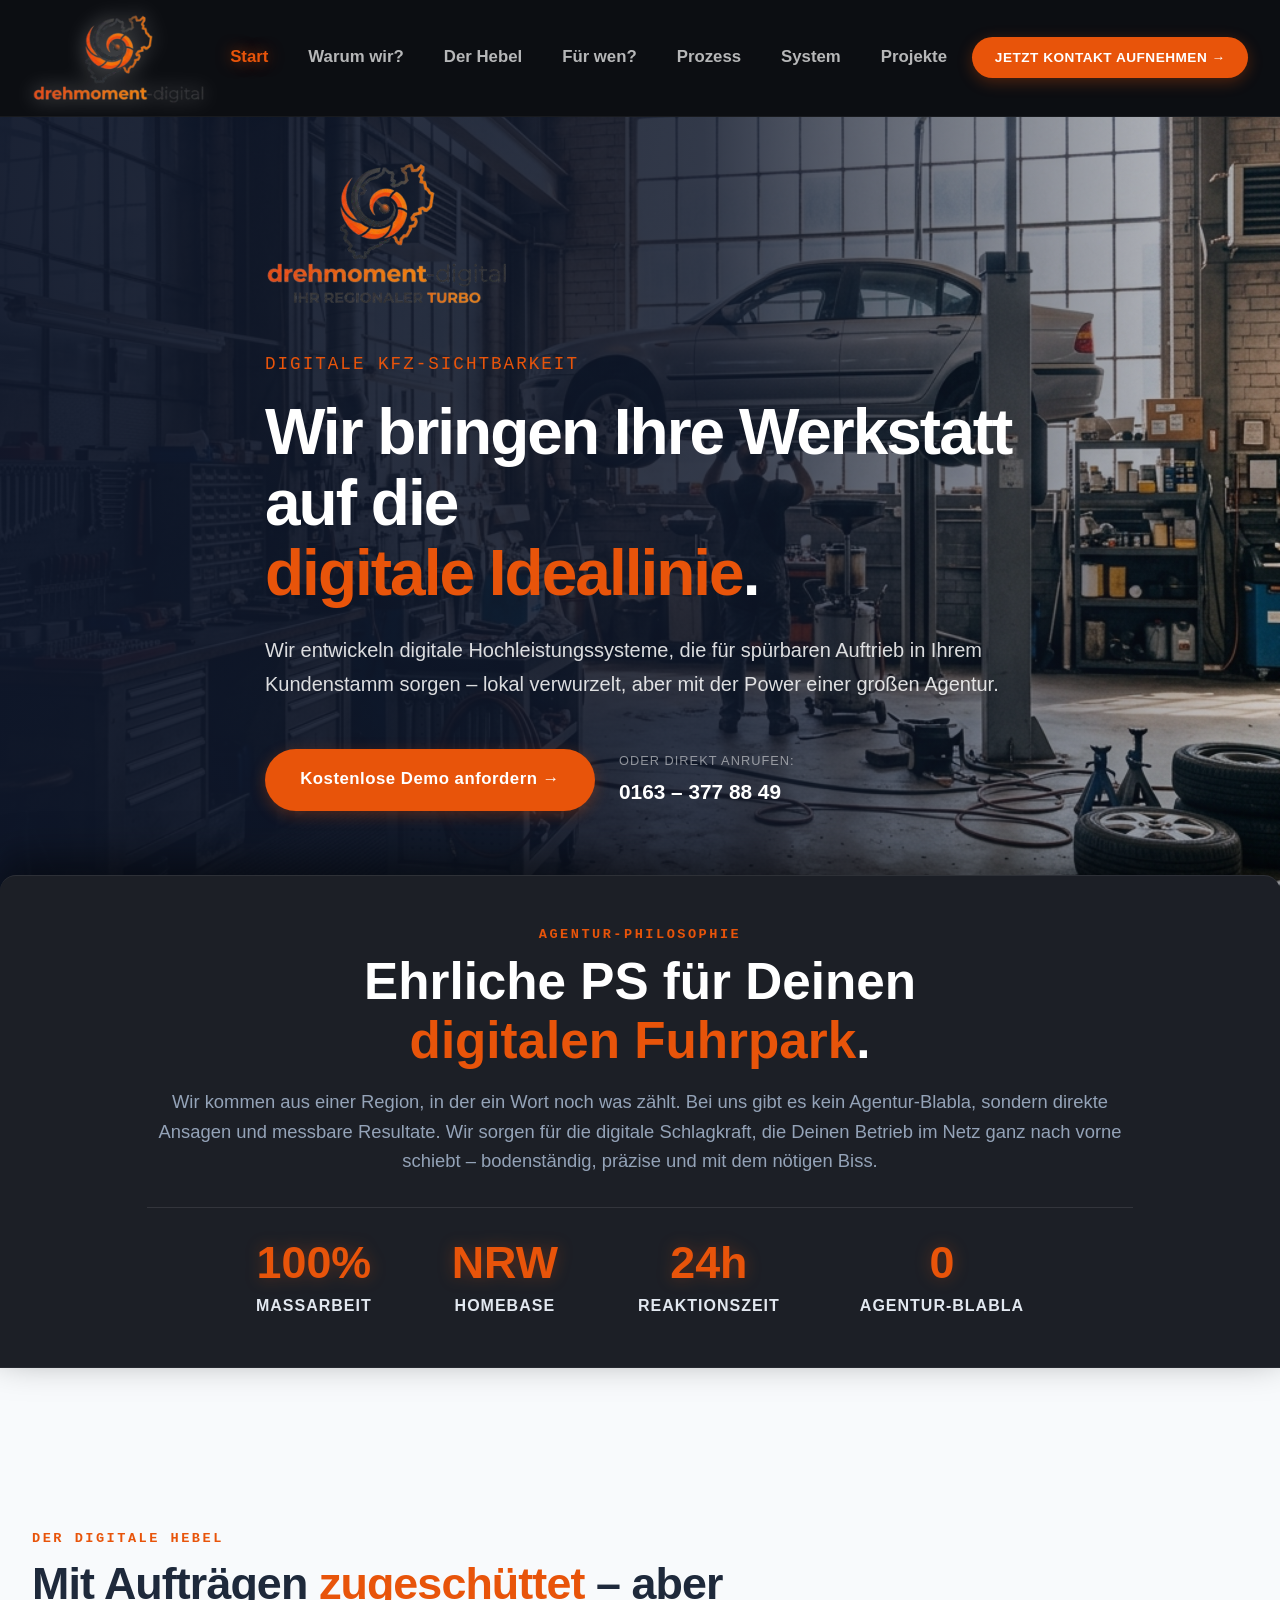
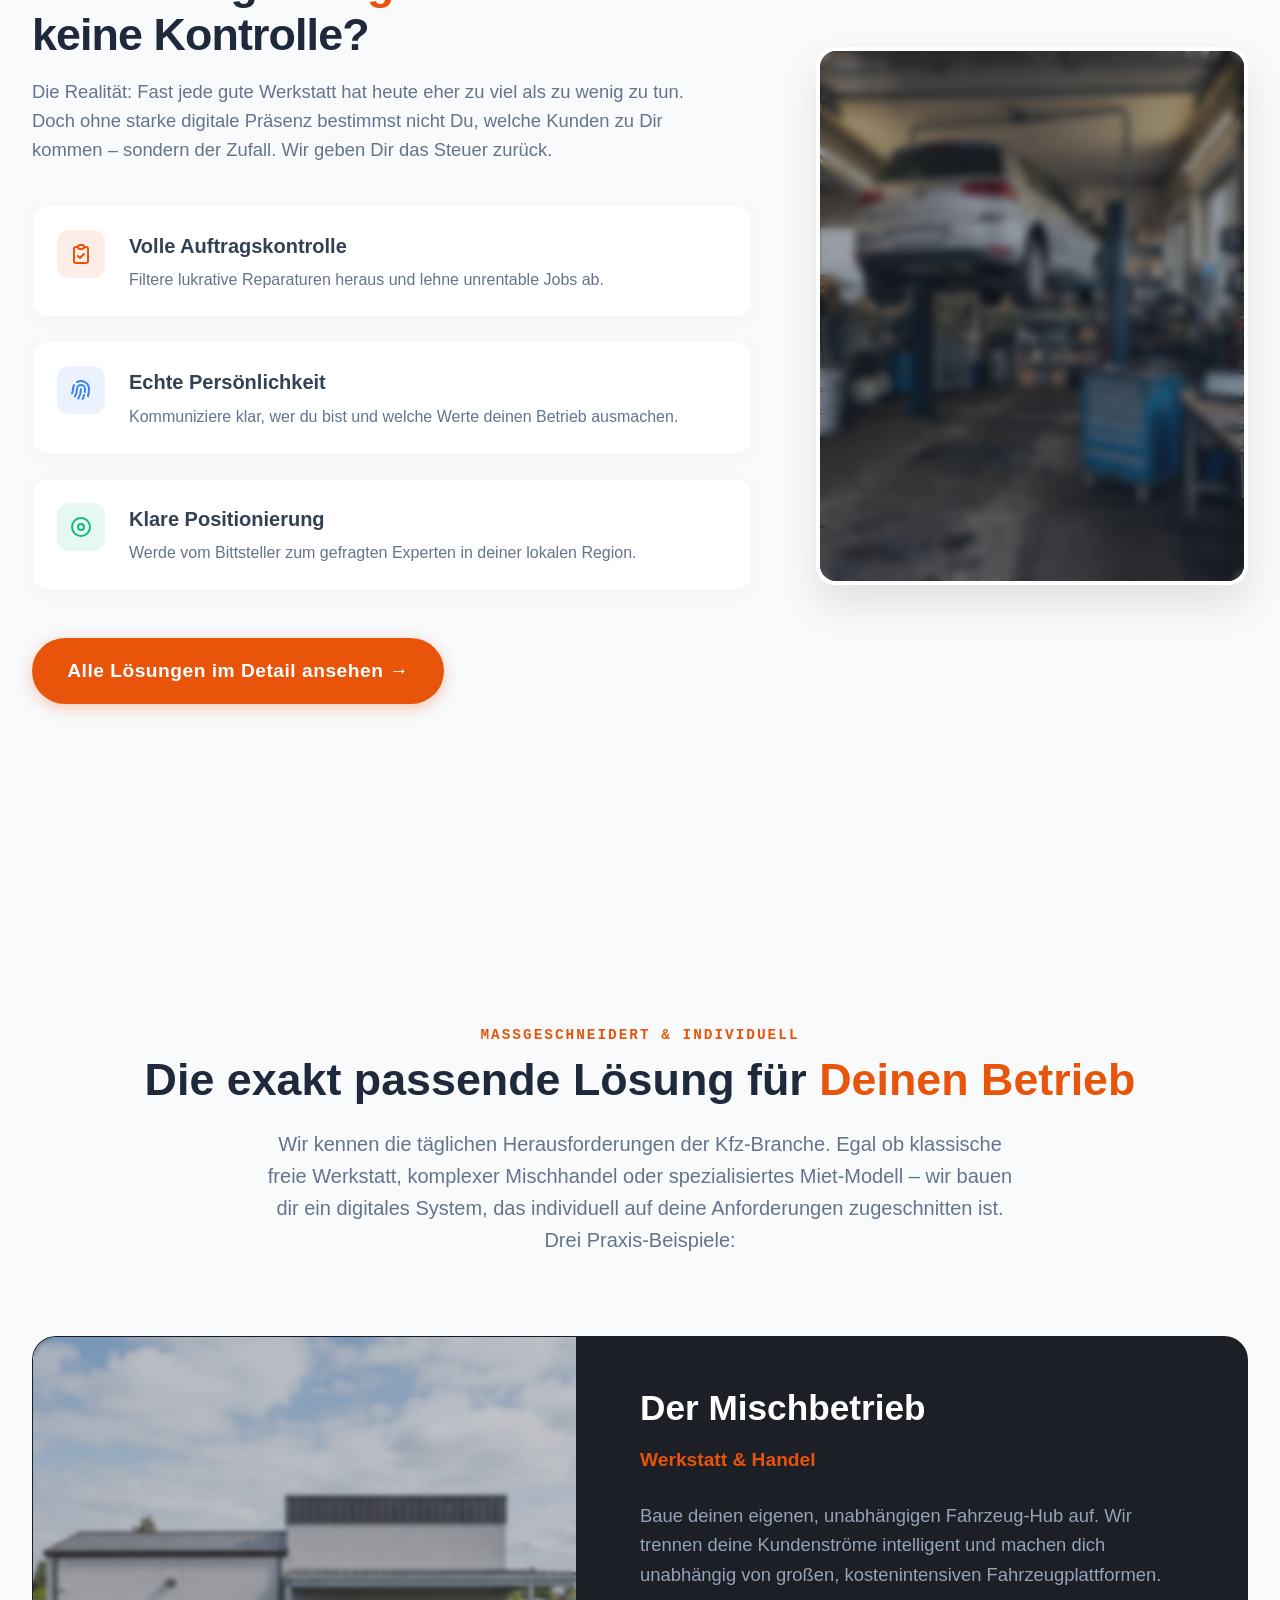
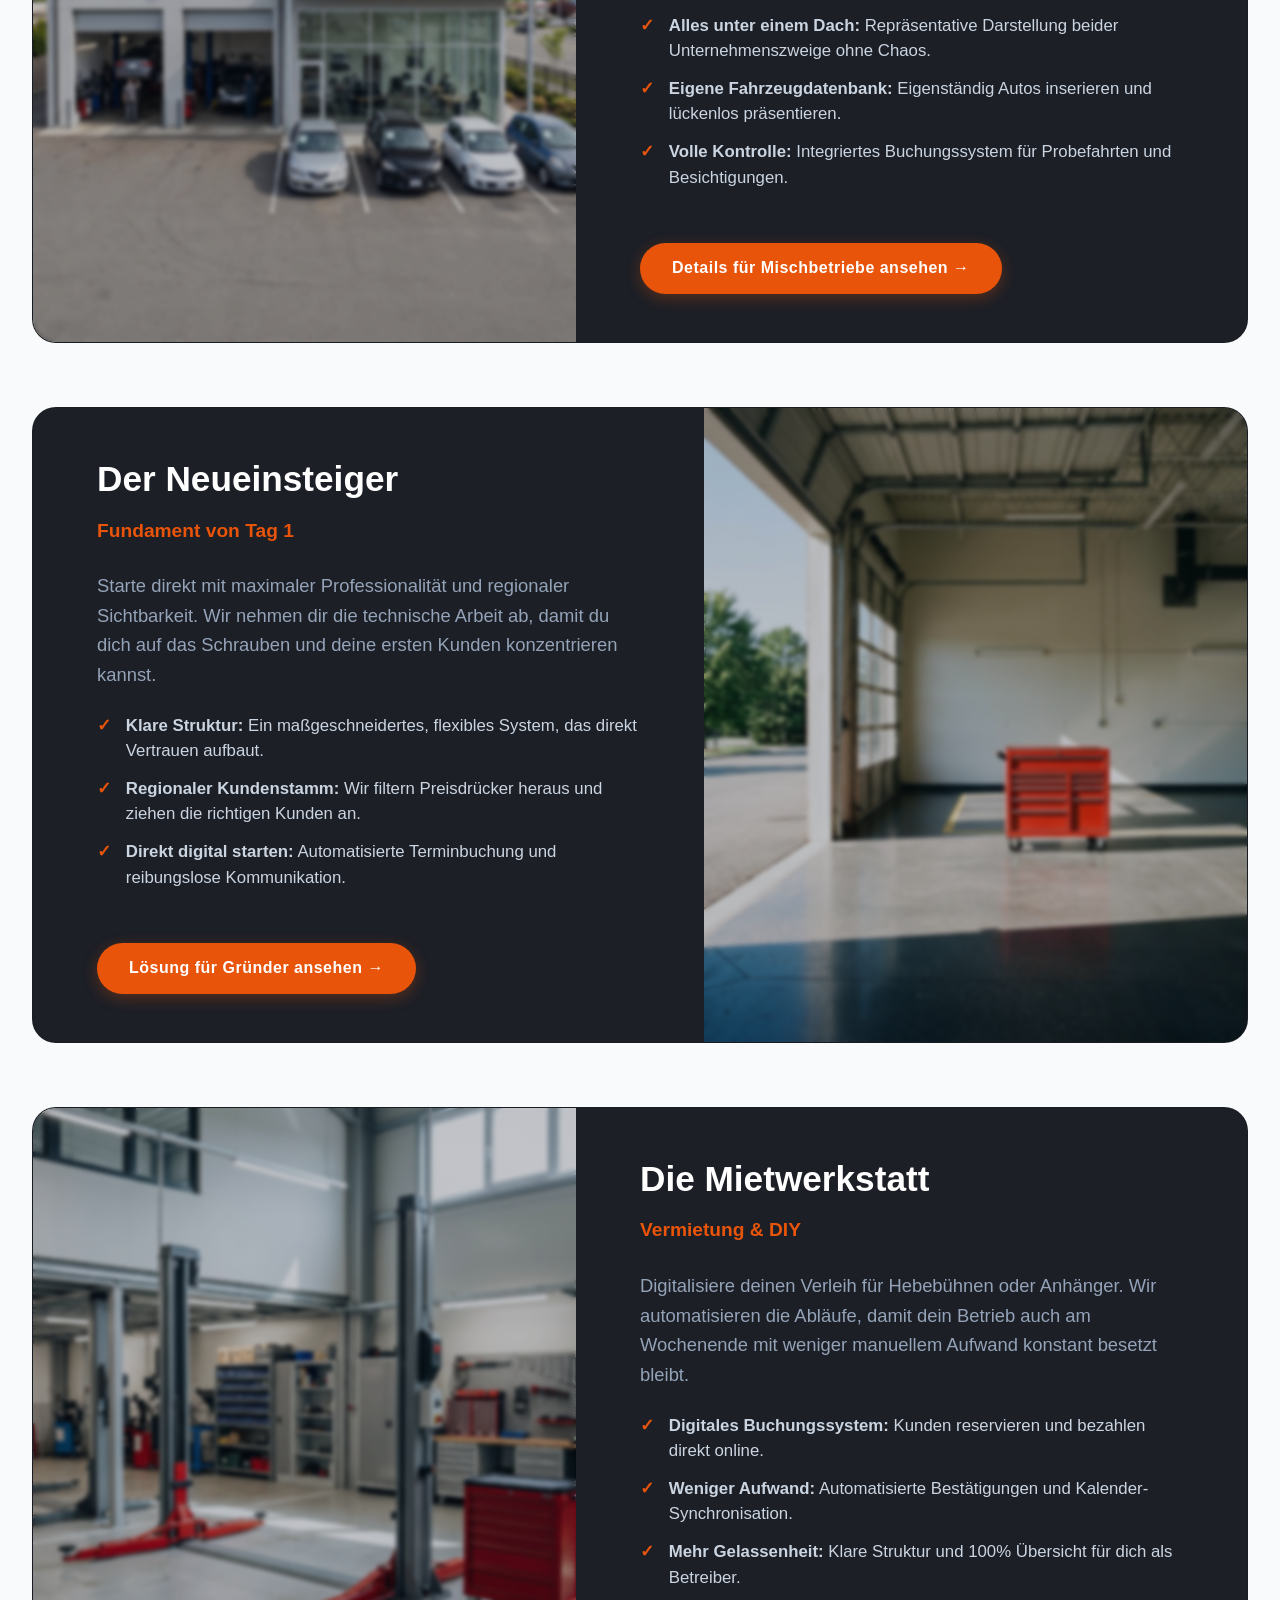
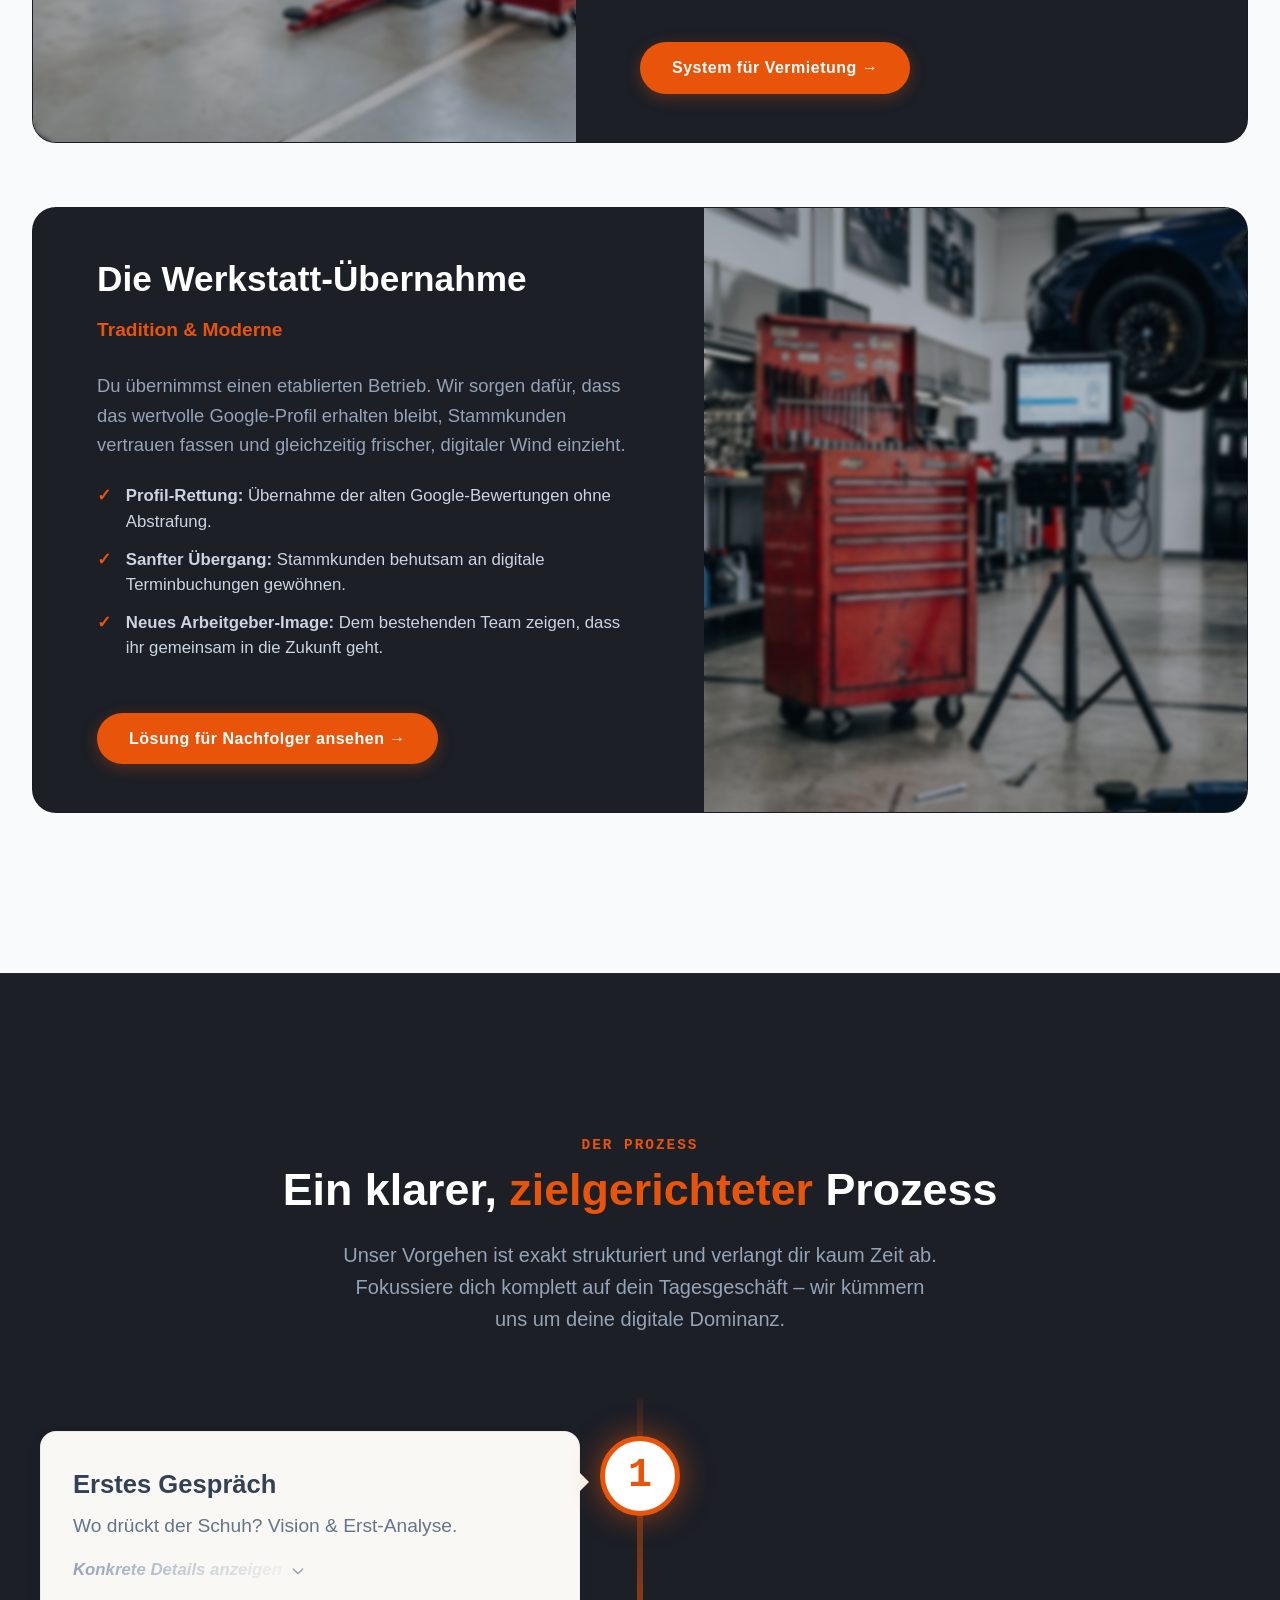
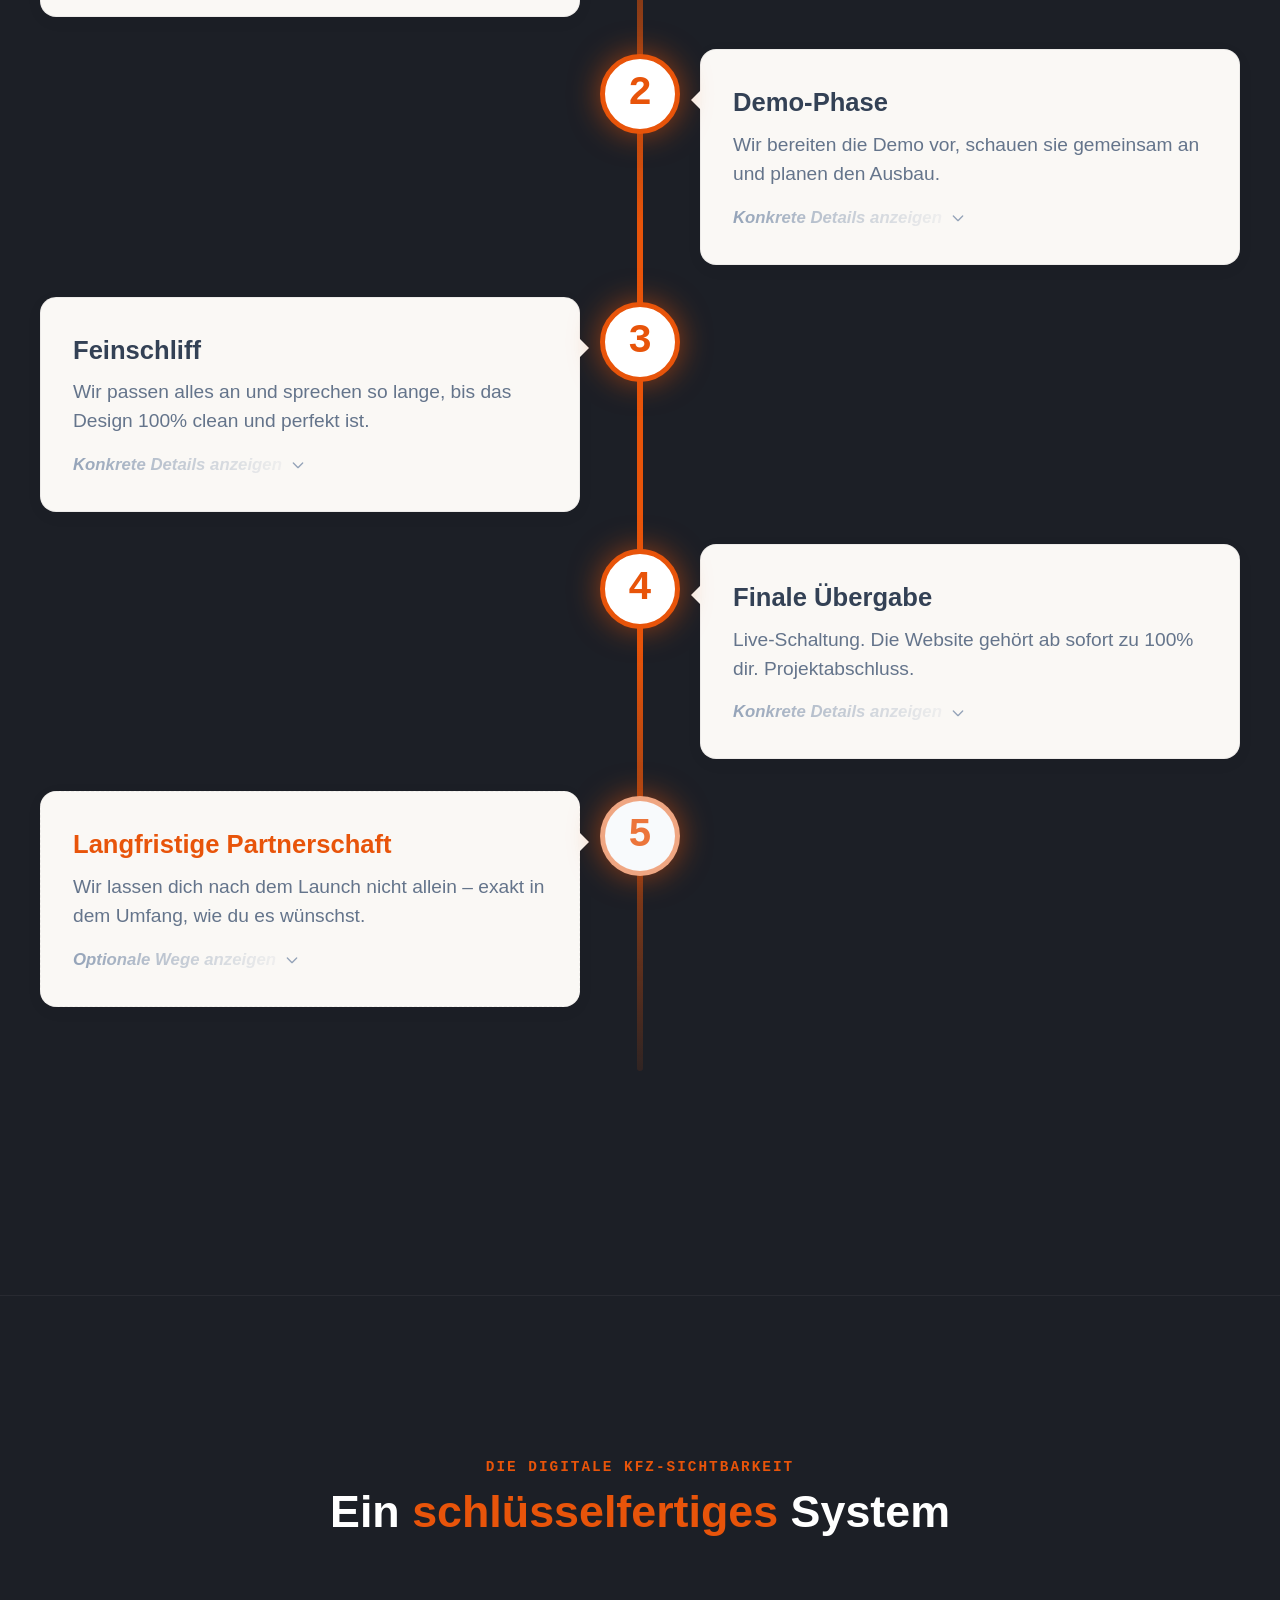
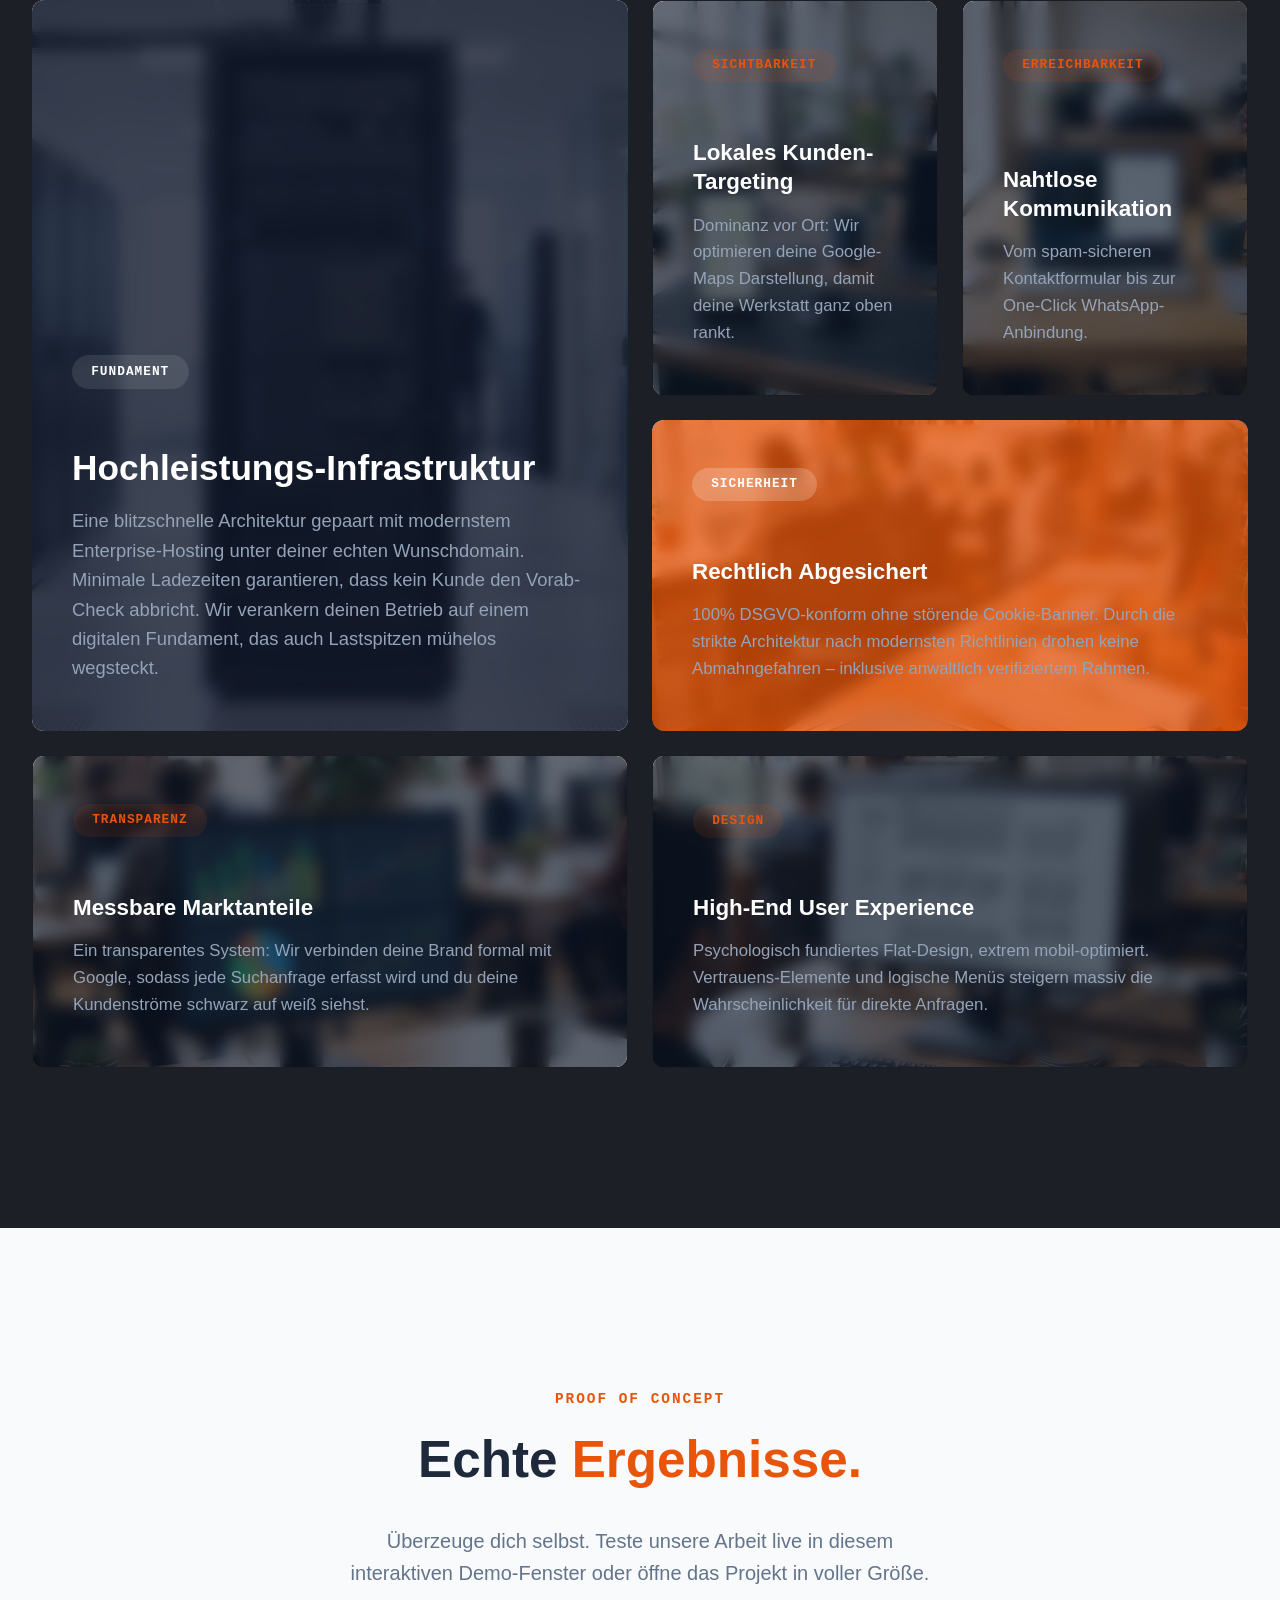
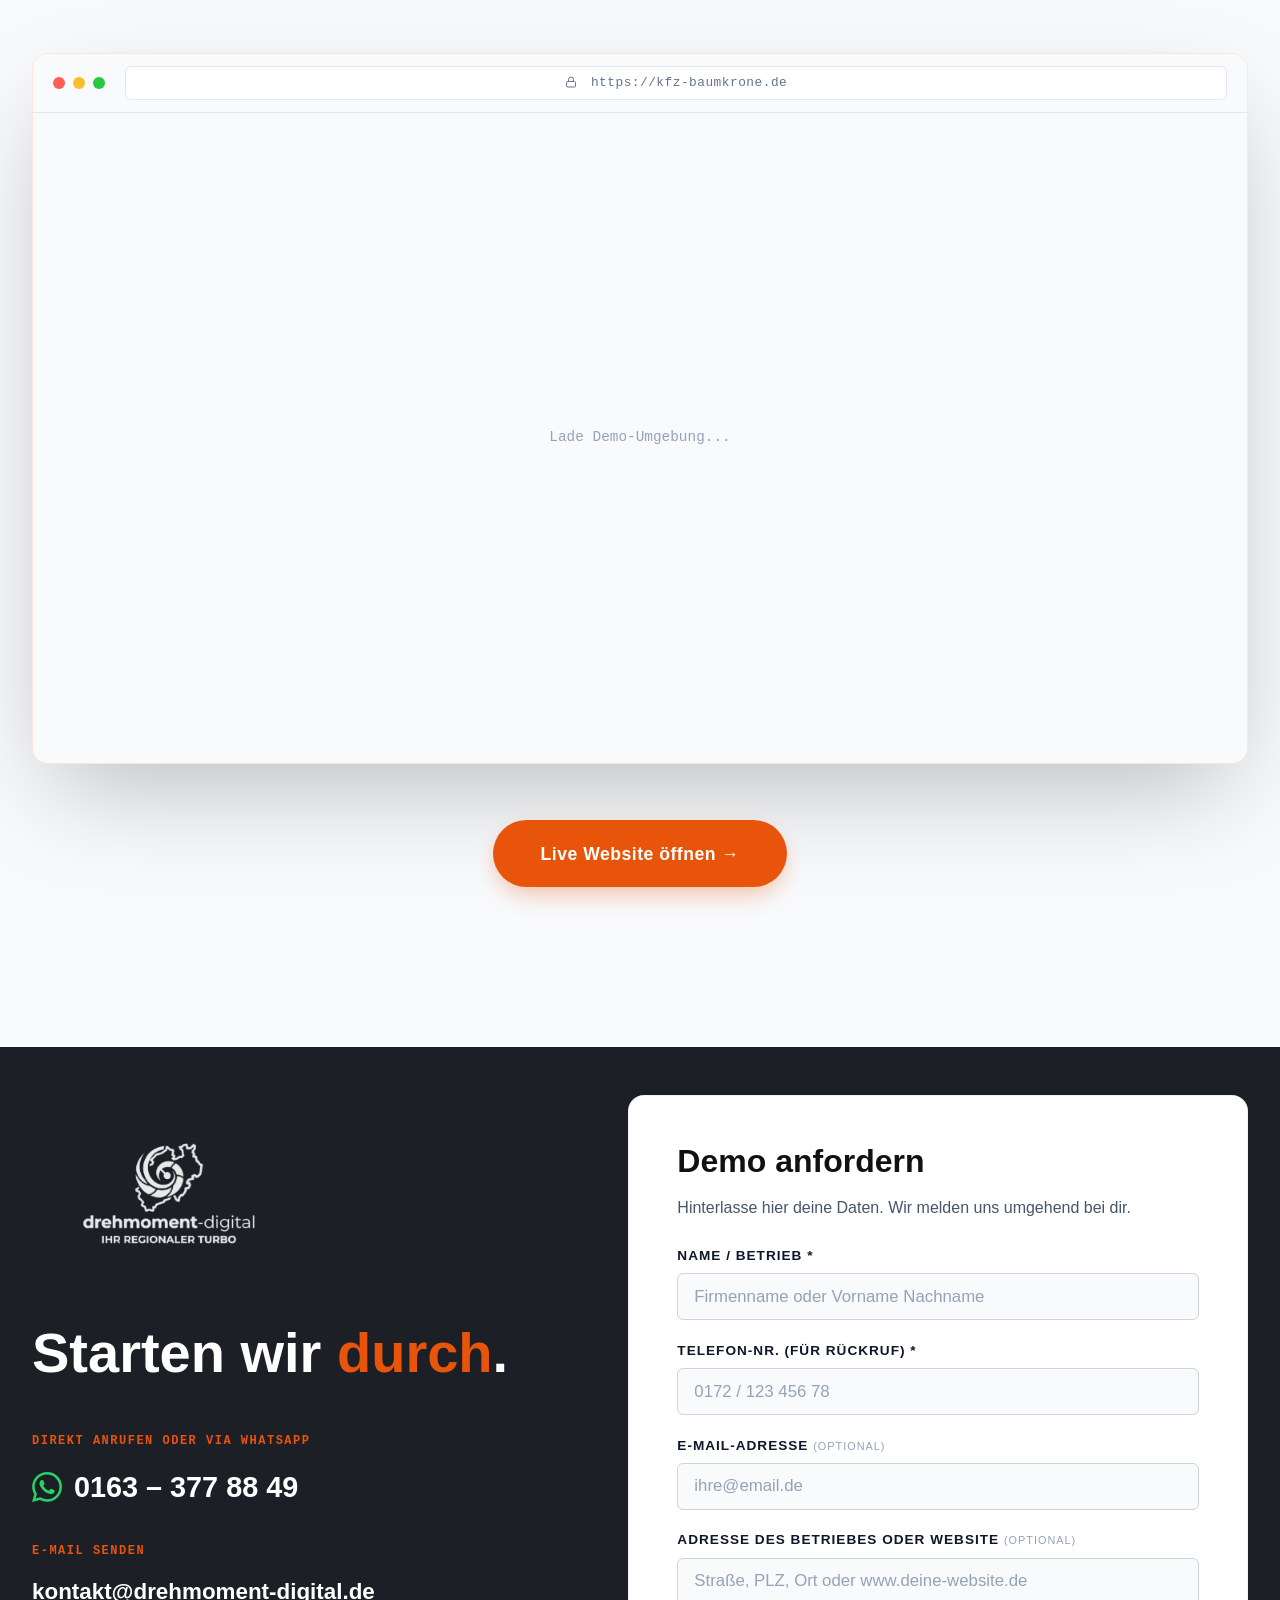
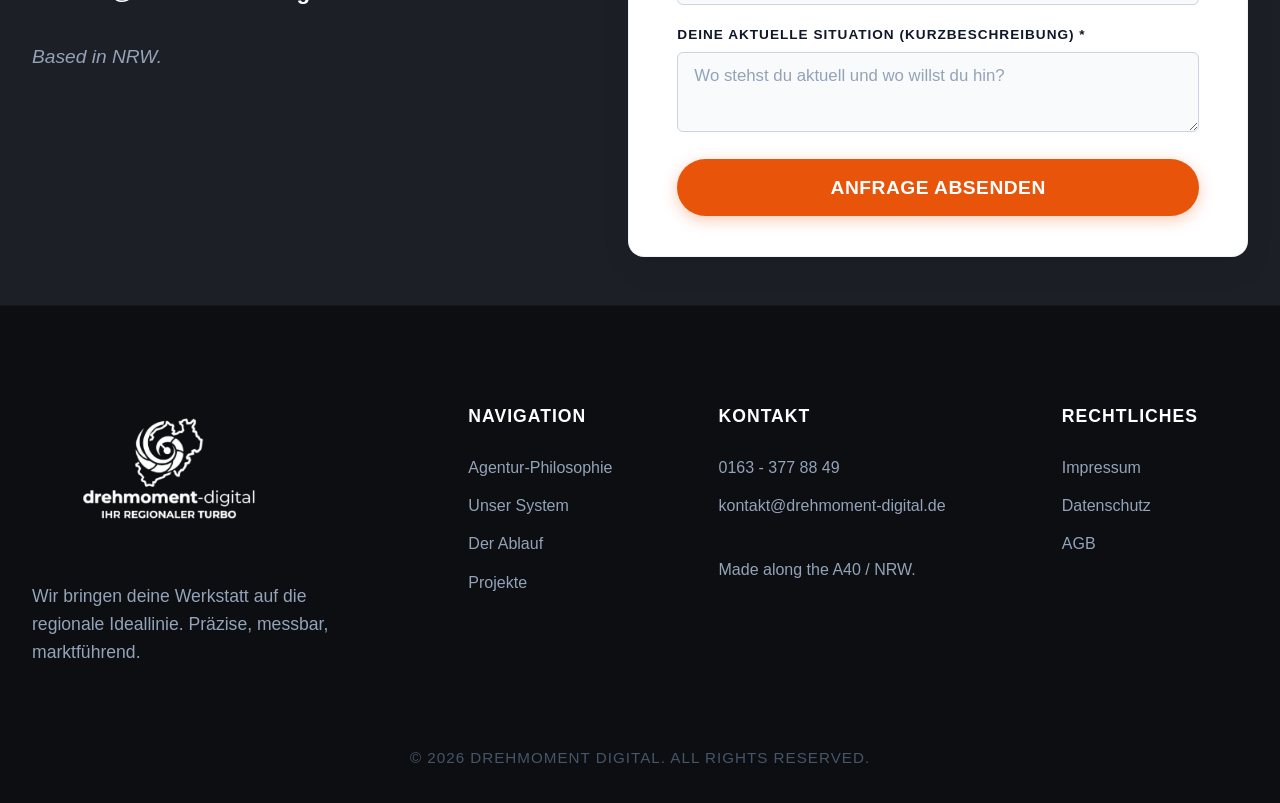
==== commit ca0e0119: "Remove duplicate legacy ScrollSpy that crashed the script" ====
--- a/index.html
+++ b/index.html
@@ -668,28 +668,6 @@
                 });
             });
 
-            // --- SCROLL SPY FÜR NAVIGATION GLOW ---
-            const sections = document.querySelectorAll("section[id]");
-            const navLinks = document.querySelectorAll(".nav-links a");
-            
-            window.addEventListener("scroll", () => {
-                let current = "";
-                sections.forEach(section => {
-                    const sectionTop = section.offsetTop;
-                    // Check if scroll is within section (mit leichtem Offset von 250px für flüssigen Übergang)
-                    if (window.scrollY >= (sectionTop - 250)) {
-                        current = section.getAttribute("id");
-                    }
-                });
-
-                navLinks.forEach(link => {
-                    link.classList.remove("active");
-                    if (link.getAttribute("href") === "#" + current) {
-                        link.classList.add("active");
-                    }
-                });
-            });
-
             // --- MOBILE MENU LOGIC ---
             const toggle = document.querySelector('.mobile-nav-toggle');
             const nav = document.querySelector('.nav-links');
@@ -712,14 +690,12 @@
                 });
             }
 
-            // ScrollSpy Logic
+            // --- ROCK-SOLID SCROLL SPY ---
             const sections = document.querySelectorAll("section[id]");
             const navLinks = document.querySelectorAll(".nav-links a[href*='#']");
 
             function updateScrollSpy() {
                 let scrollPosition = window.scrollY || document.documentElement.scrollTop;
-                
-                // Add a small offset so it triggers slightly before hitting the exact pixel
                 let currentSectionId = "";
 
                 sections.forEach(section => {
@@ -731,7 +707,6 @@
                     }
                 });
 
-                // Fallback for the very top
                 if (scrollPosition < 100 && sections.length > 0) {
                     currentSectionId = sections[0].getAttribute("id");
                 }
@@ -746,7 +721,6 @@
             }
 
             window.addEventListener("scroll", updateScrollSpy, { passive: true });
-            // Initial trigger
             setTimeout(updateScrollSpy, 100);
             updateScrollSpy();
 
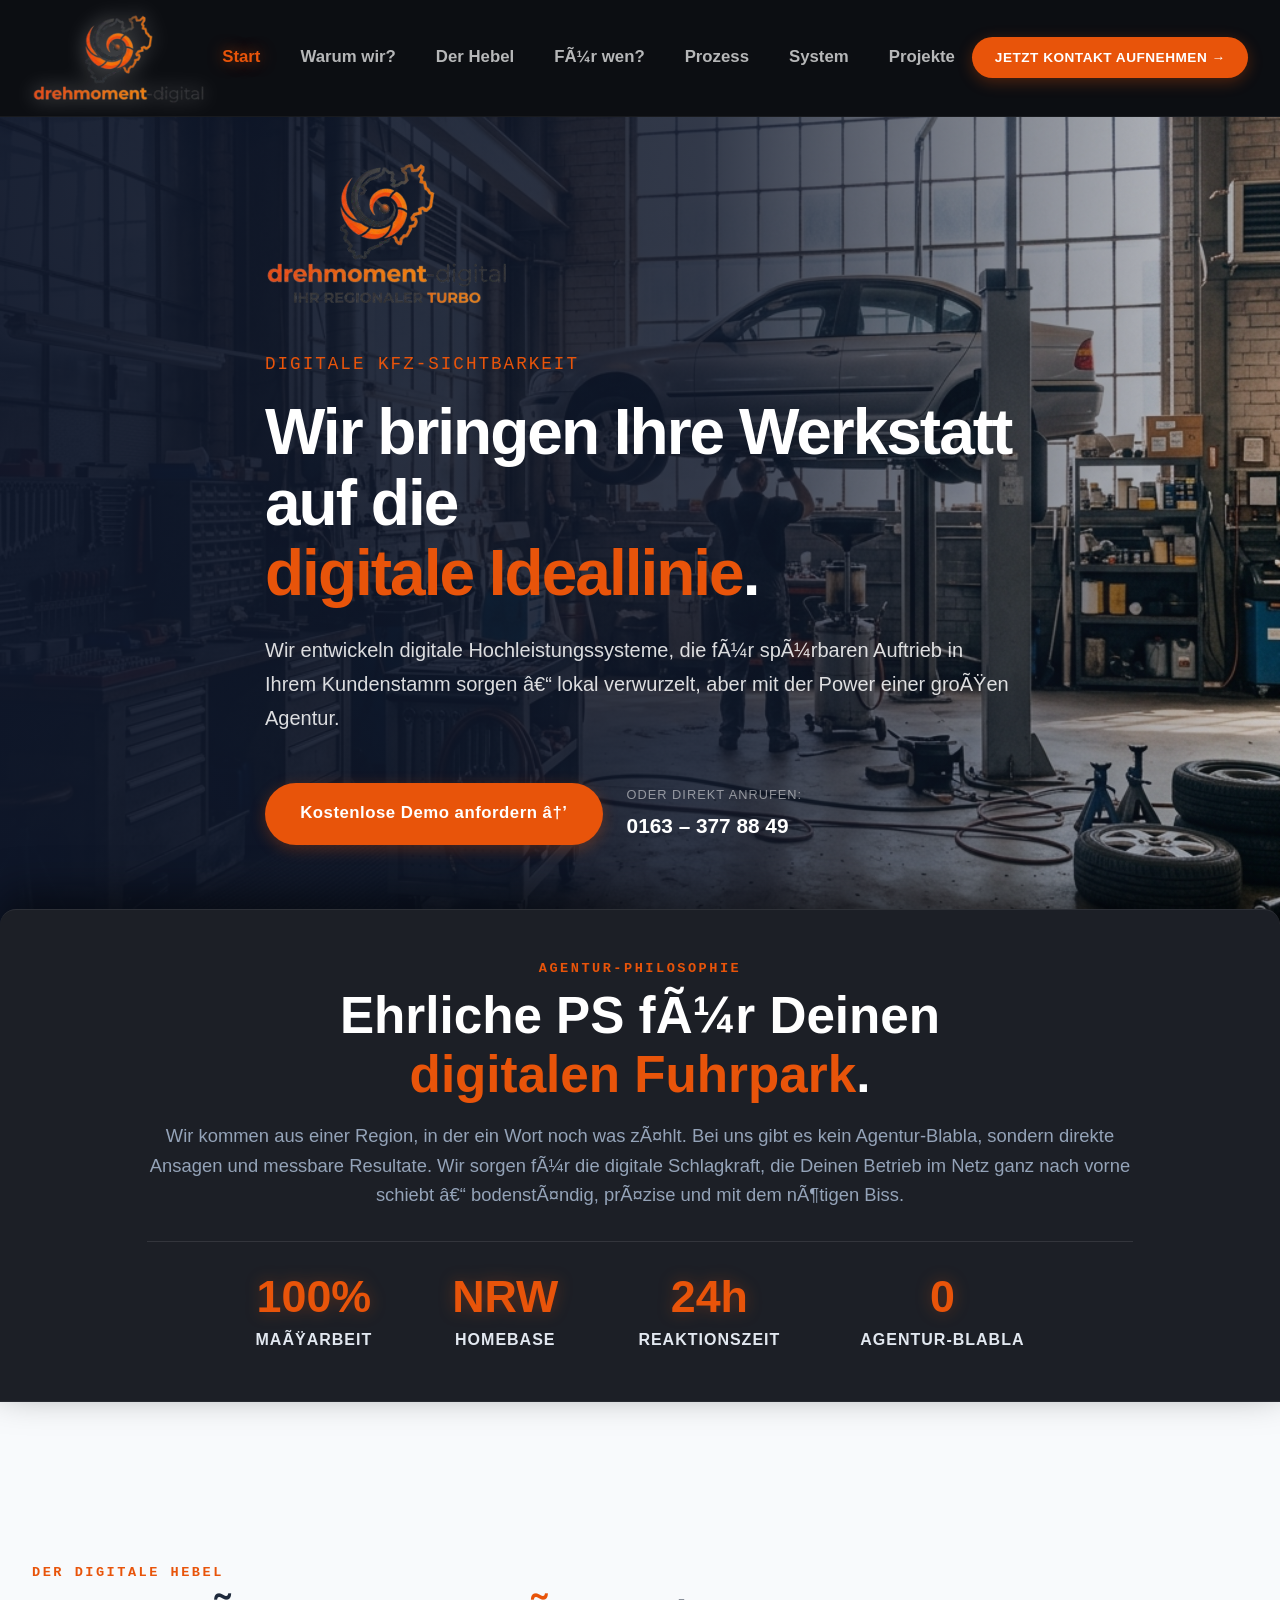
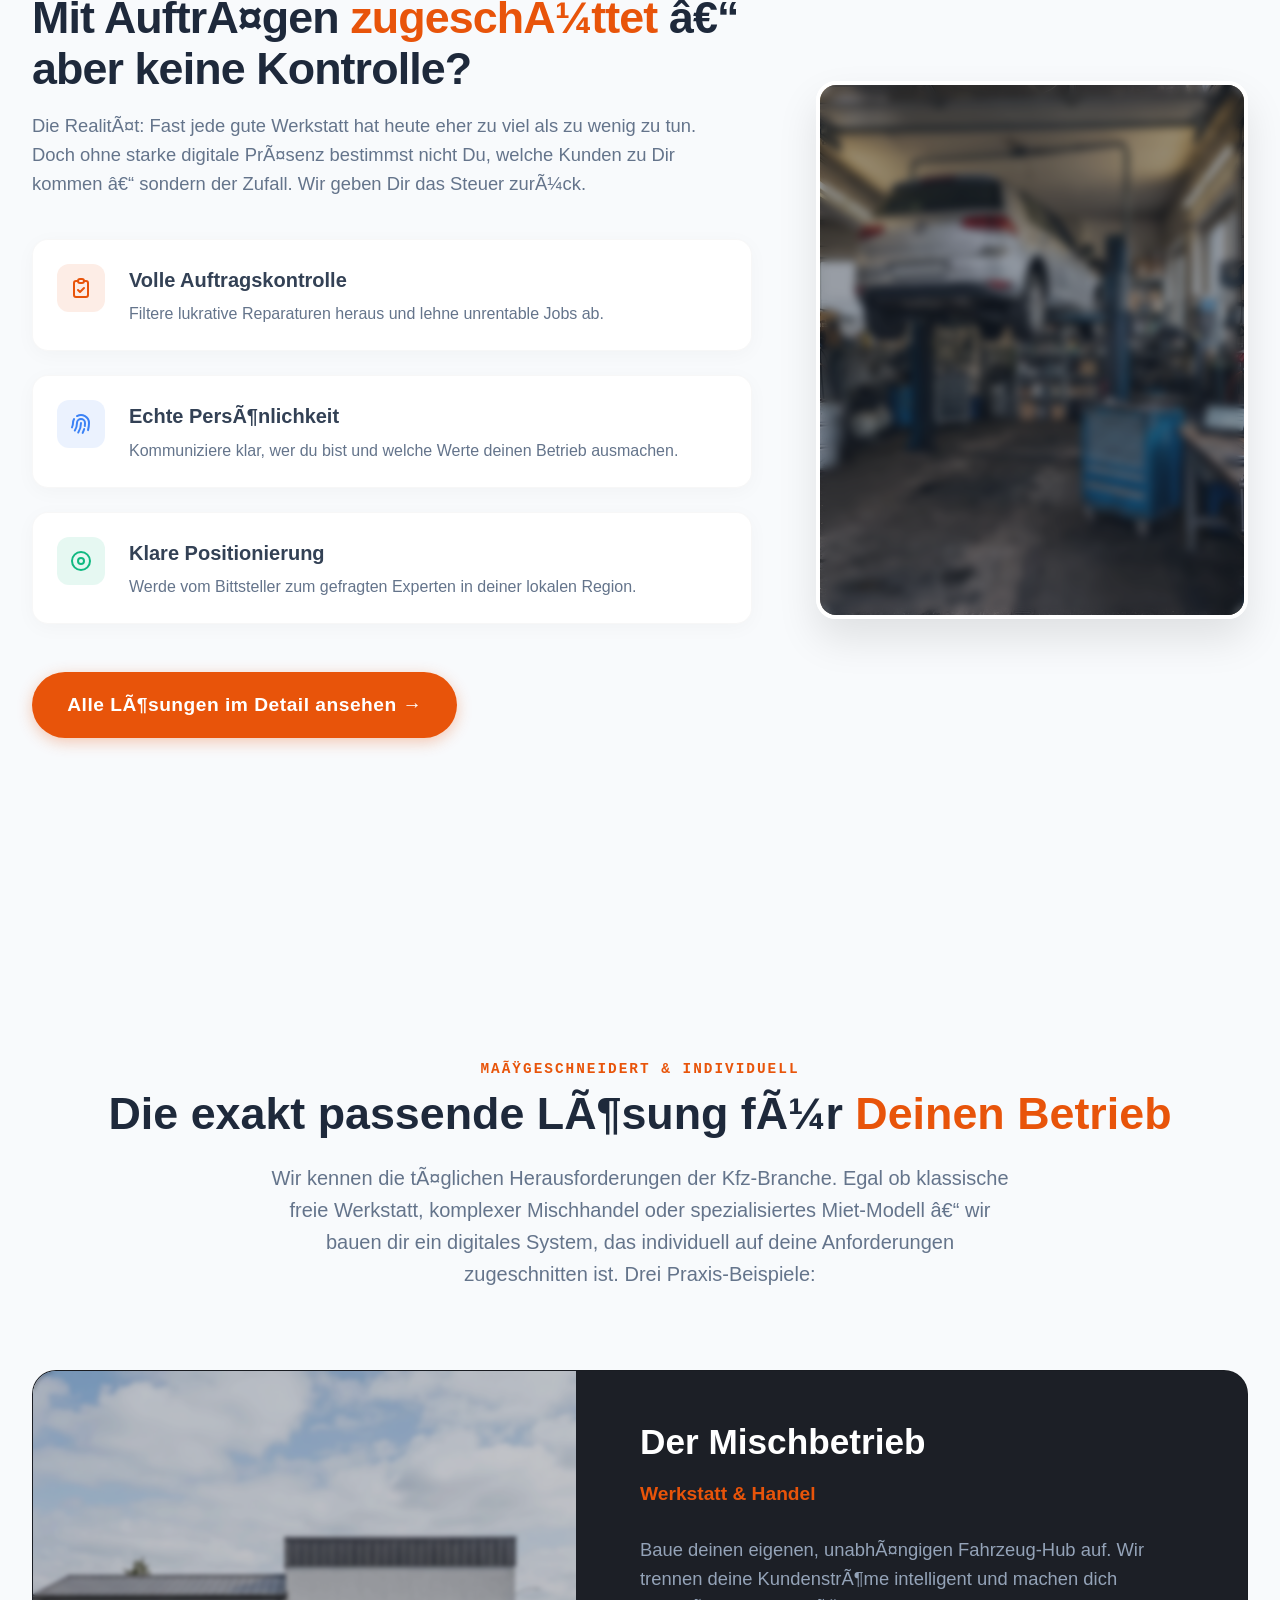
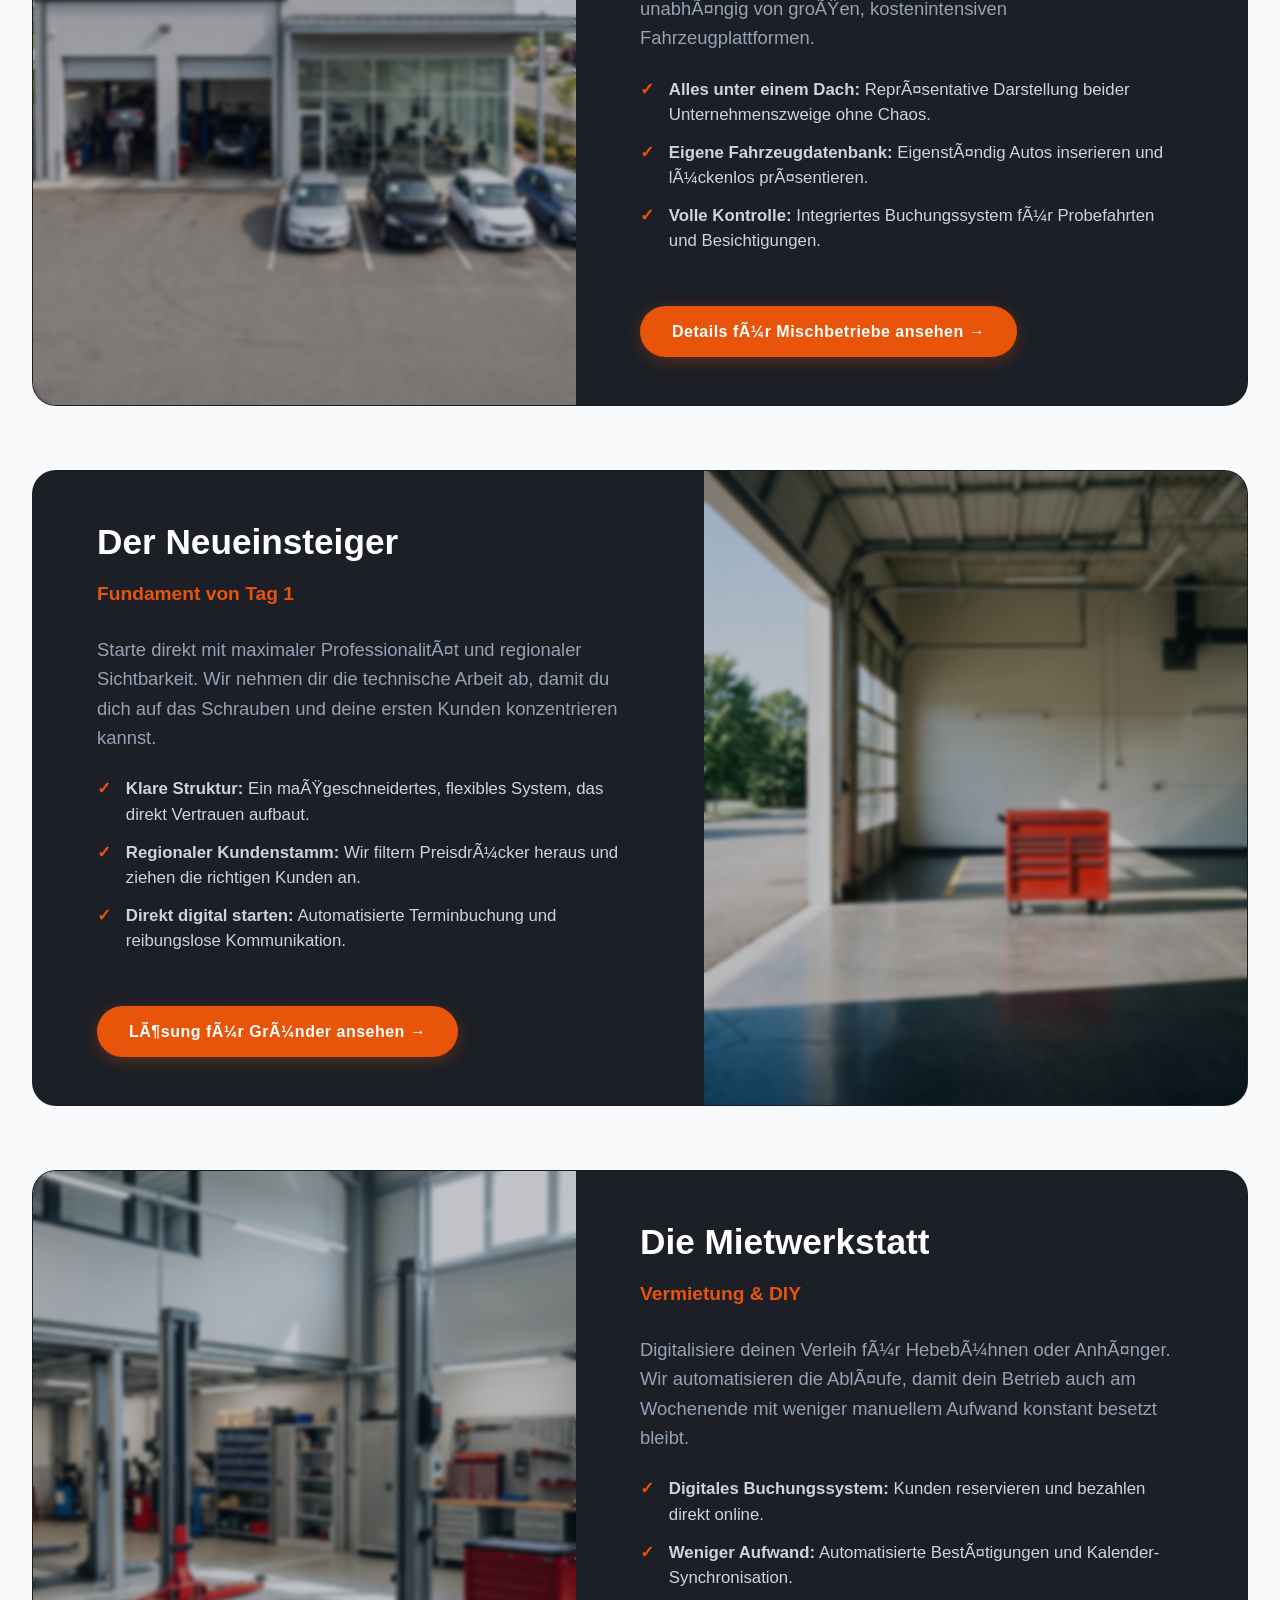
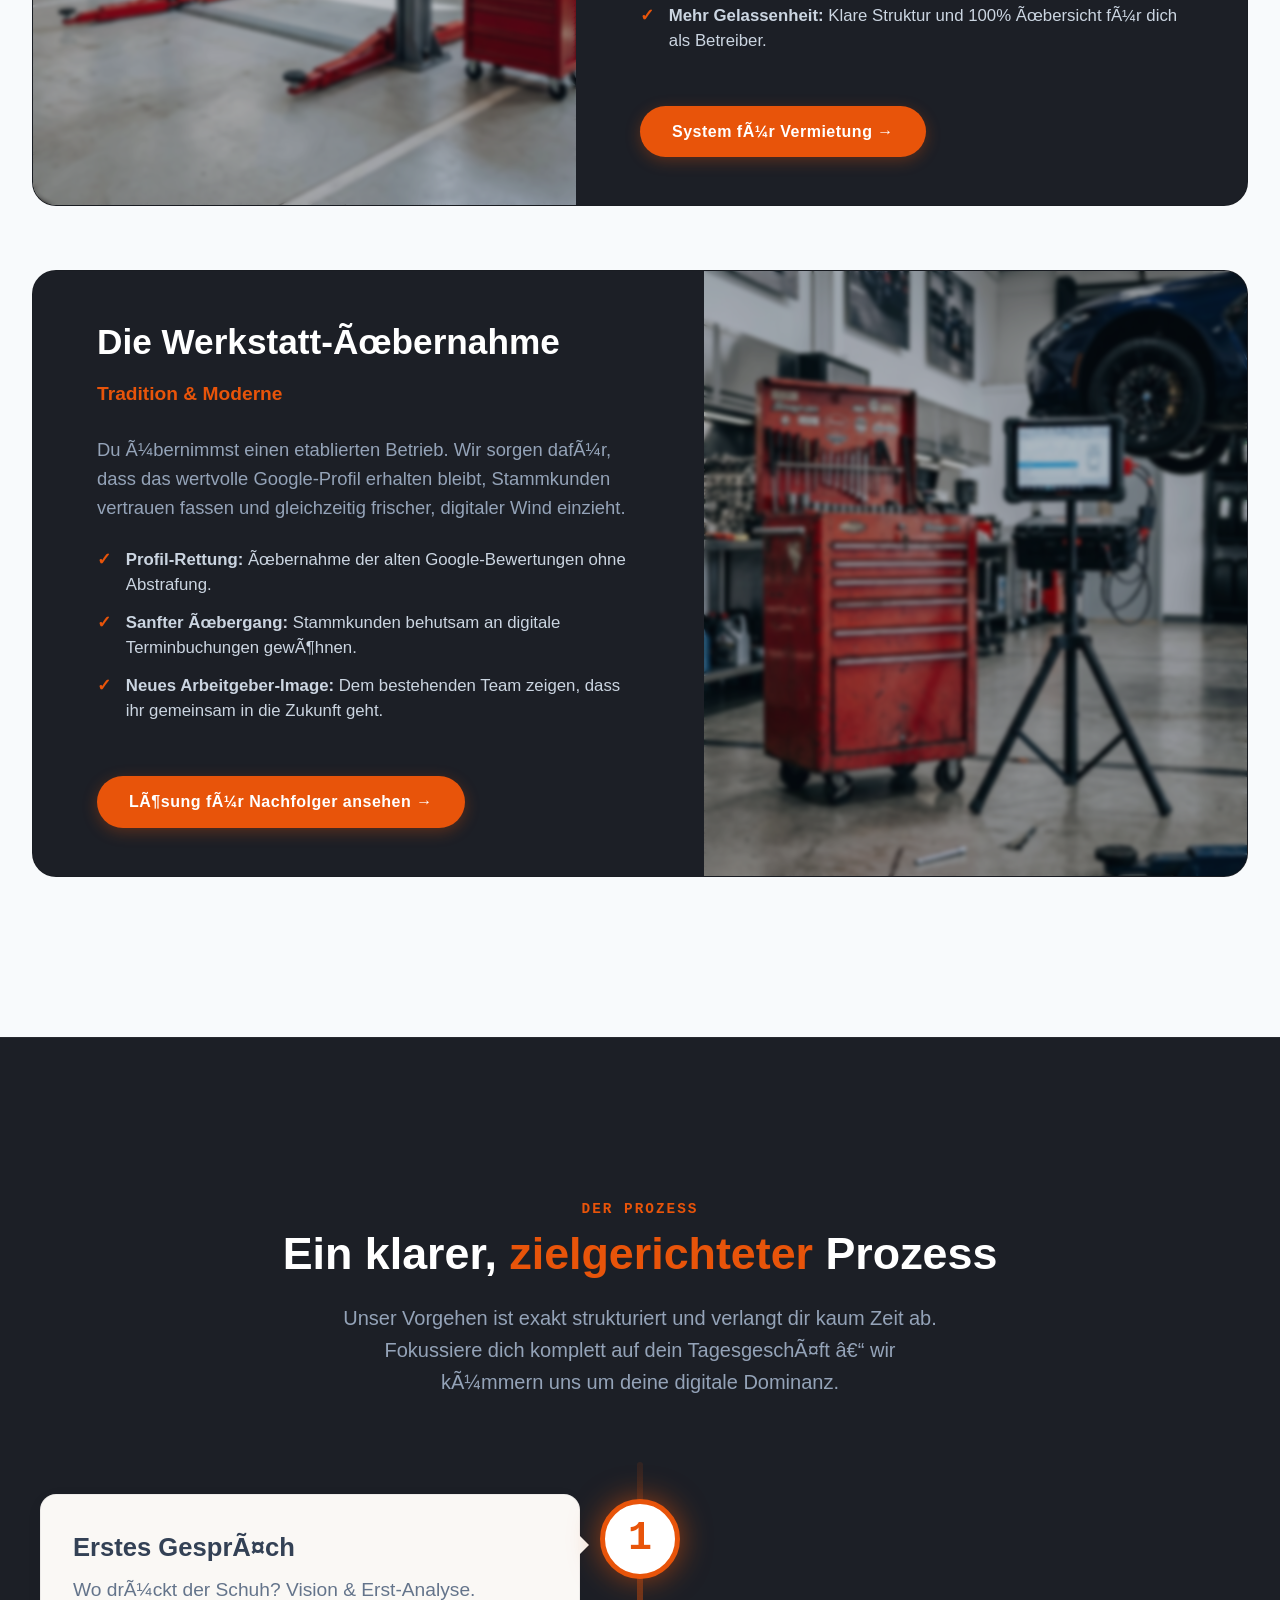
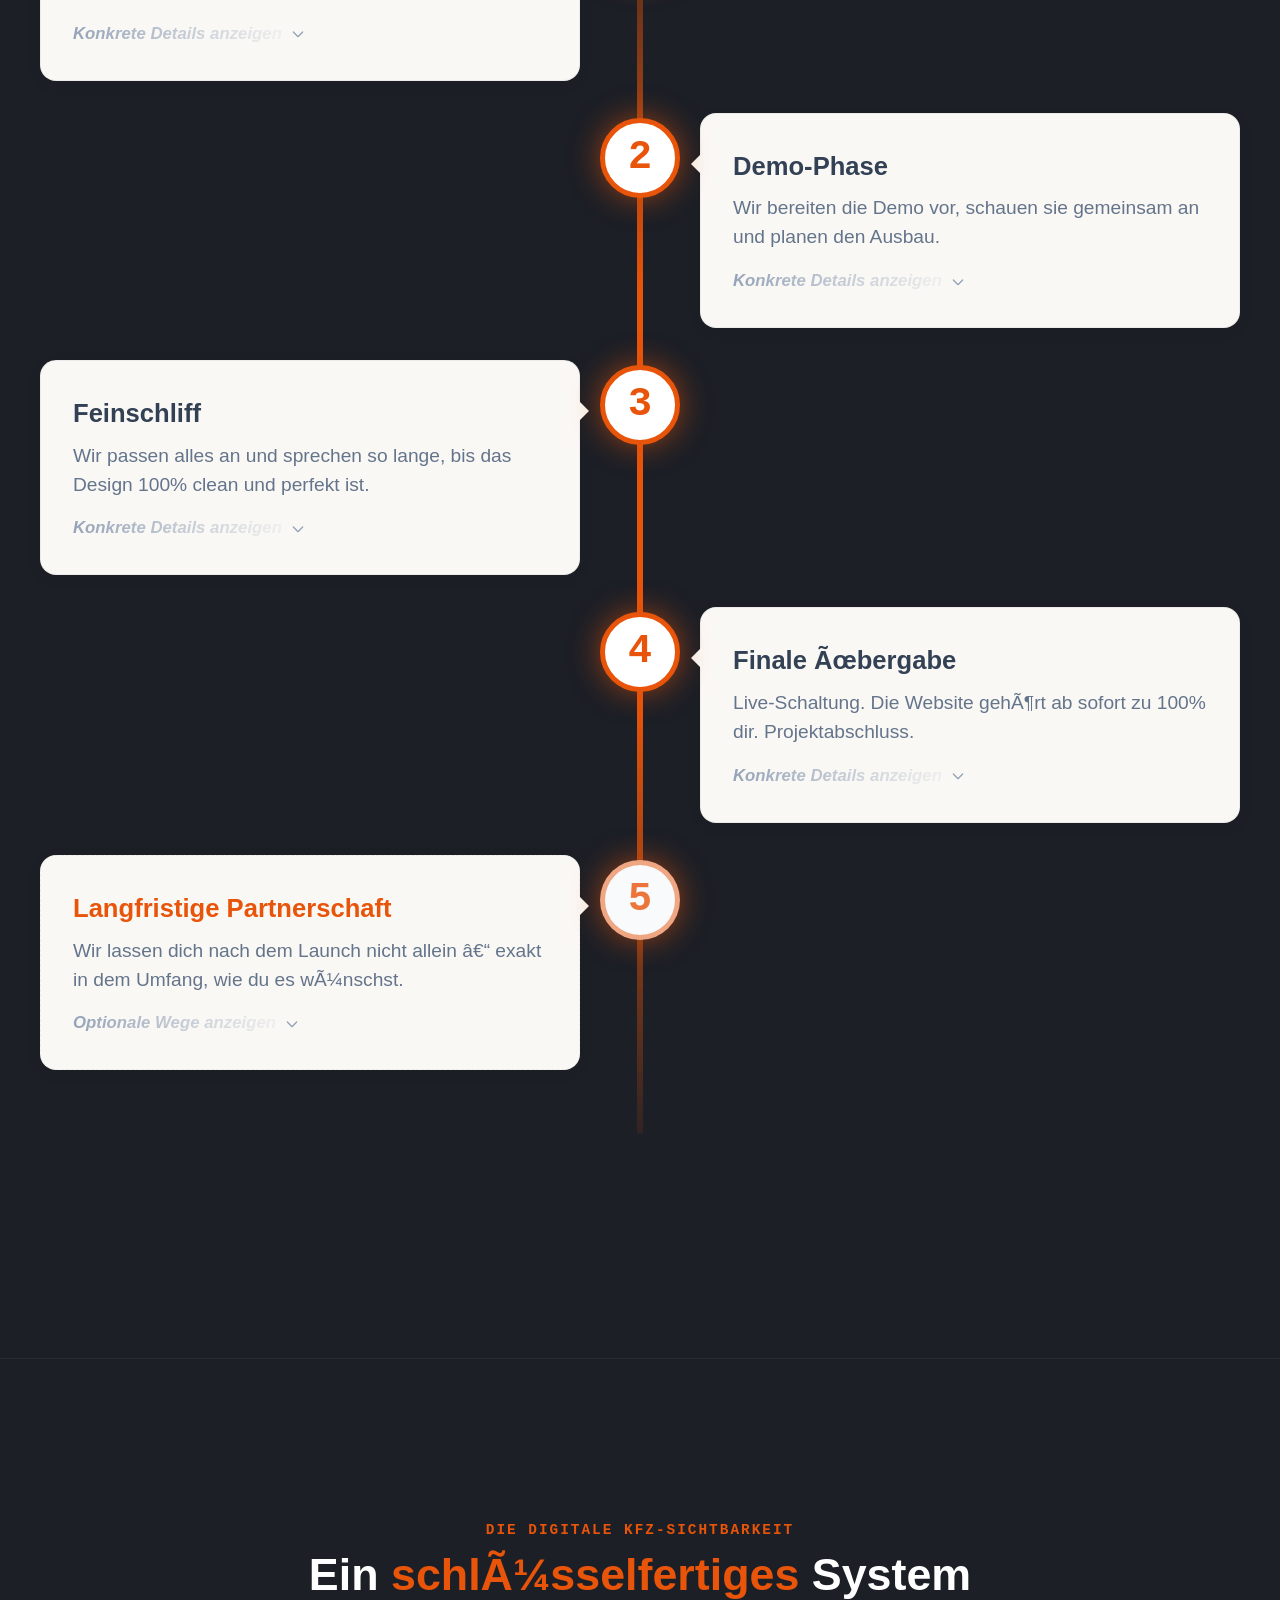
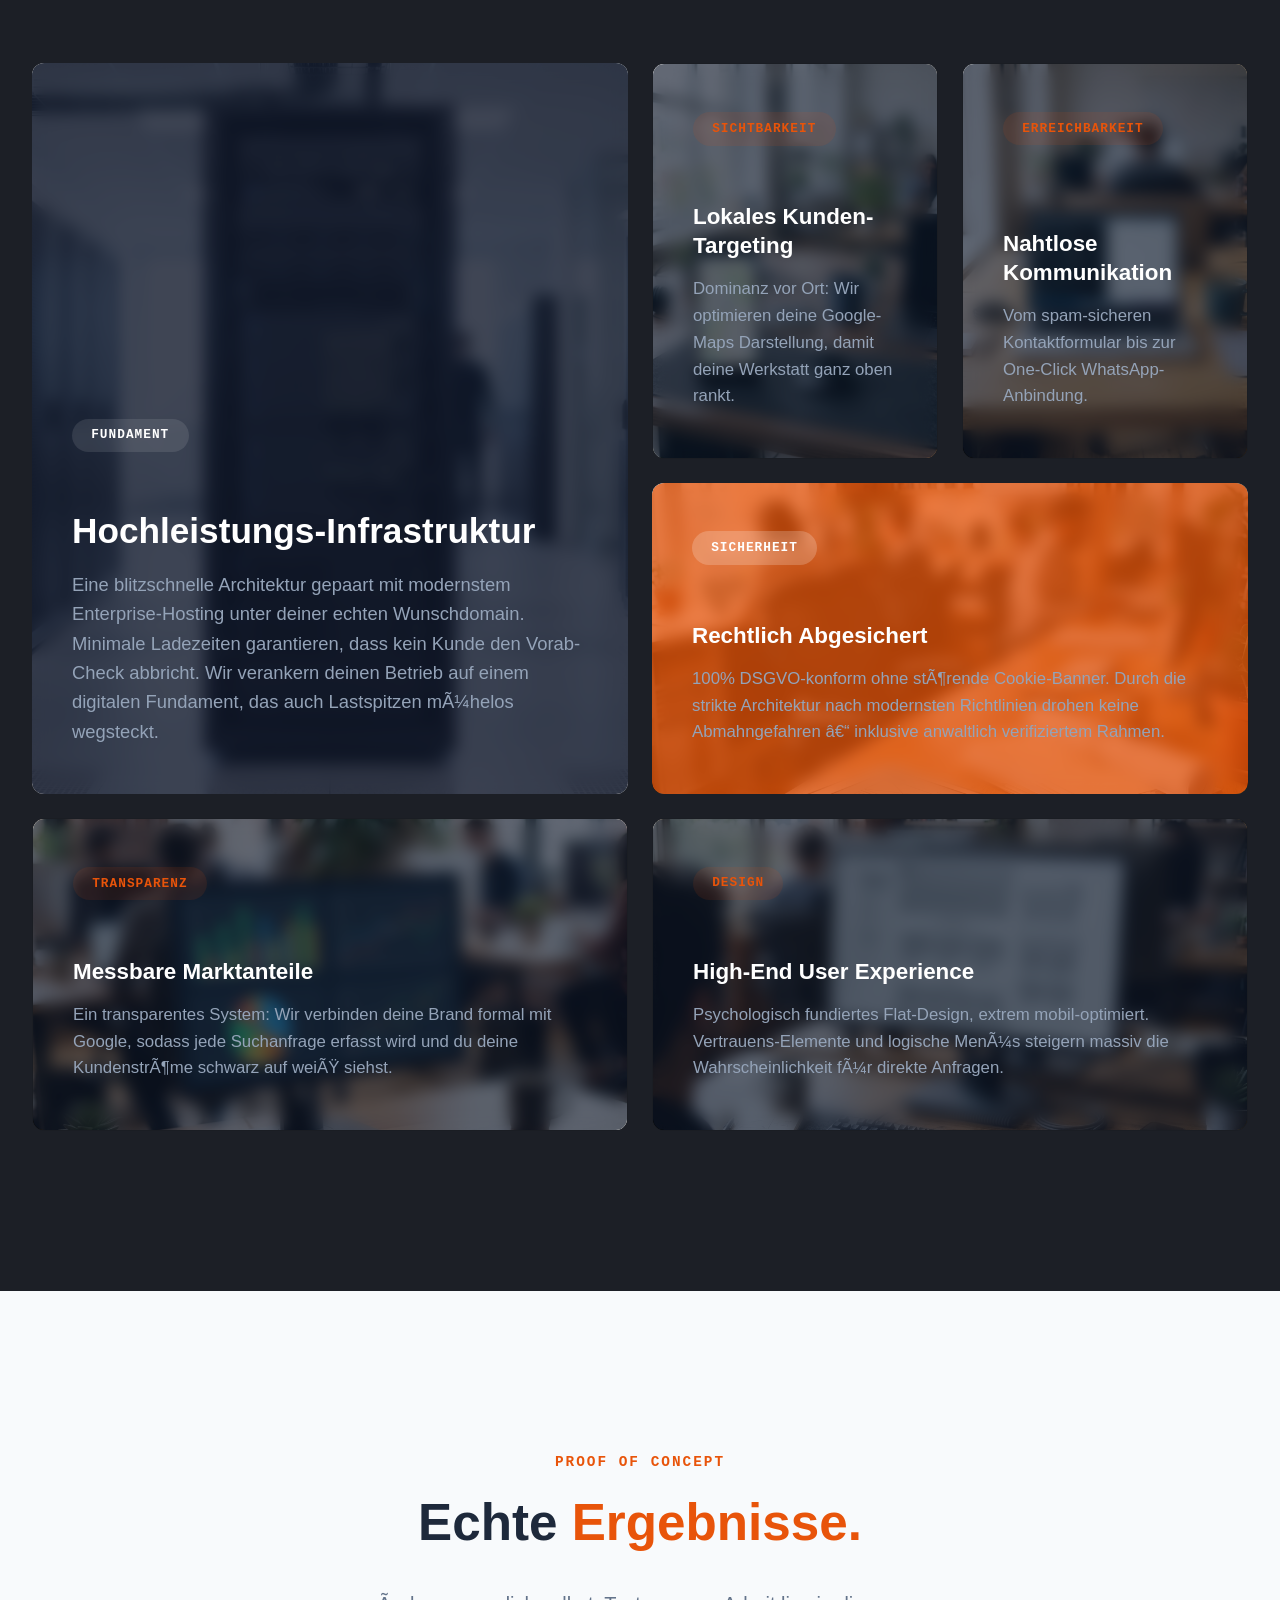
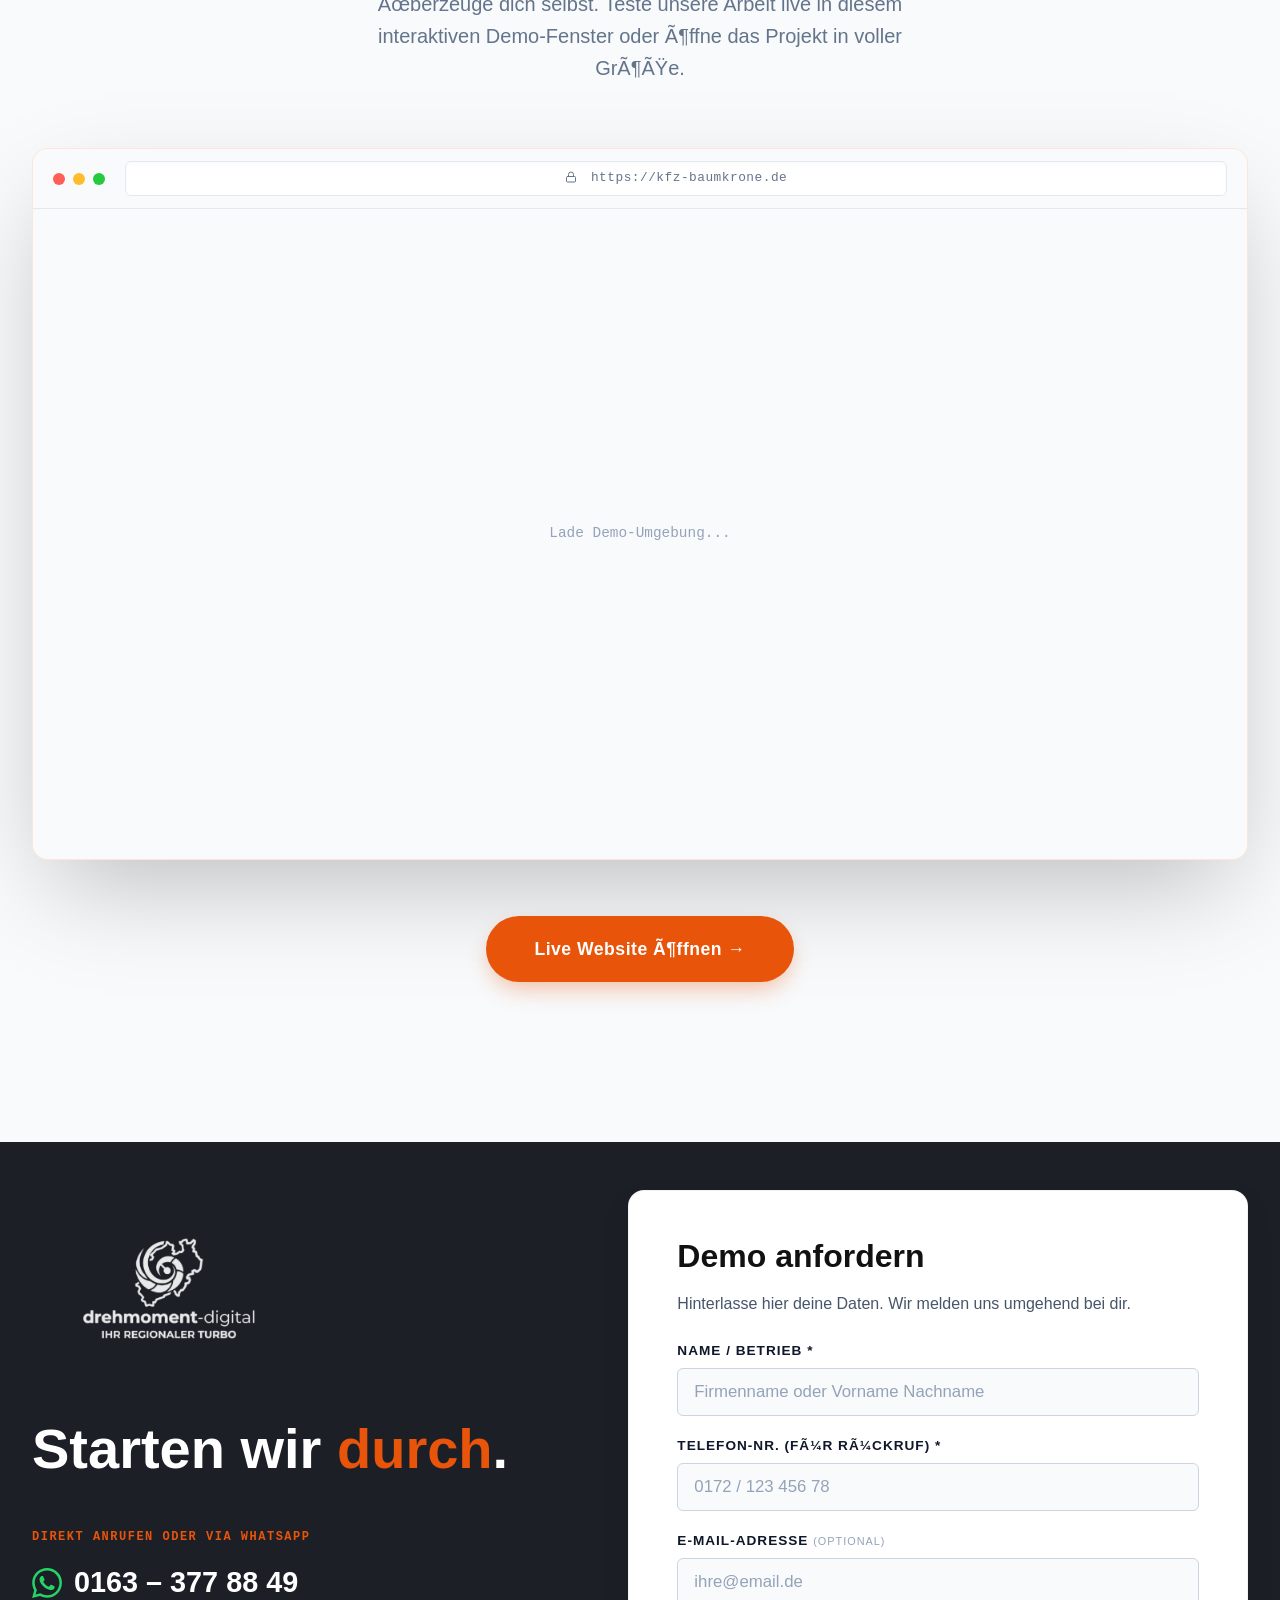
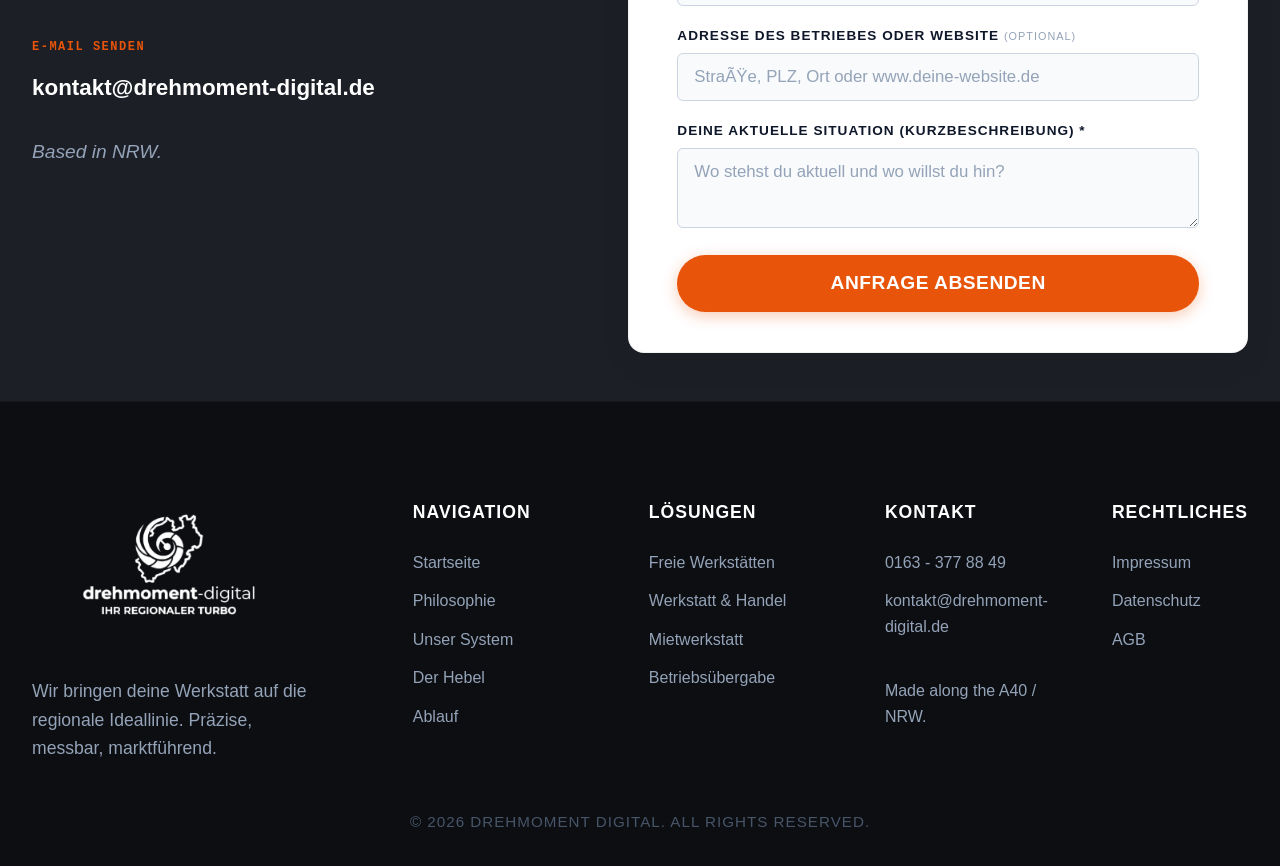
==== commit 65c57ac9: "Global footer update with 5 columns" ====
--- a/index.html
+++ b/index.html
@@ -1,16 +1,16 @@
-<!DOCTYPE html>
+﻿<!DOCTYPE html>
 <html lang="de">
 
 <head>
-    <!-- 🛠️ DEPLOYMENT FORCE UPDATE: 14:10 🛠️ -->
+    <!-- ðŸ› ï¸ DEPLOYMENT FORCE UPDATE: 14:10 ðŸ› ï¸ -->
     <!-- UUID: 797db037-afd2-429d-8ca1-b78d36474066 -->
     <meta charset="UTF-8">
     <meta name="viewport" content="width=device-width, initial-scale=1.0">
 
     <!-- SEO & Title -->
-    <title>Drehmoment Digital | Premium Websites für Kfz-Werkstätten & Handwerk in NRW</title>
+    <title>Drehmoment Digital | Premium Websites fÃ¼r Kfz-WerkstÃ¤tten & Handwerk in NRW</title>
     <meta name="description"
-        content="Digitale Dominanz für Deine Werkstatt. Wir bauen Performance-Websites für Kfz-Betriebe im Ruhrgebiet und ganz NRW. Regional verwurzelt – Weltagentur-Power.">
+        content="Digitale Dominanz fÃ¼r Deine Werkstatt. Wir bauen Performance-Websites fÃ¼r Kfz-Betriebe im Ruhrgebiet und ganz NRW. Regional verwurzelt â€“ Weltagentur-Power.">
     <meta name="keywords"
         content="Kfz-Werkstatt Website, Webdesign Werkstatt, Werkstatt Marketing NRW, Drehmoment Digital, Webagentur Dortmund, Kfz Business Digitalisierung">
     <meta name="author" content="Drehmoment Digital">
@@ -18,9 +18,9 @@
     <!-- Open Graph / Social Media (WhatsApp, LinkedIn etc.) -->
     <meta property="og:type" content="website">
     <meta property="og:url" content="https://drehmoment-digital.de/">
-    <meta property="og:title" content="Drehmoment Digital | Websites für Kfz-Werkstätten">
+    <meta property="og:title" content="Drehmoment Digital | Websites fÃ¼r Kfz-WerkstÃ¤tten">
     <meta property="og:description"
-        content="Wir bringen Deine Werkstatt auf die digitale Ideallinie. Bodenständig, regional und hochprofessionell.">
+        content="Wir bringen Deine Werkstatt auf die digitale Ideallinie. BodenstÃ¤ndig, regional und hochprofessionell.">
     <meta property="og:image" content="https://drehmoment-digital.de/logo_transparent.png">
 
     <link rel="icon" type="image/png" href="logo_transparent.png">
@@ -47,12 +47,12 @@
                 <a href="deep-dive.html" class="nav-hebel">Der Hebel</a>
                 
                 <div class="nav-dropdown">
-                    <a href="index.html#zielgruppen" class="dropdown-trigger nav-zielgruppen">Für wen?</a>
+                    <a href="index.html#zielgruppen" class="dropdown-trigger nav-zielgruppen">FÃ¼r wen?</a>
                     <div class="dropdown-menu">
                         <a href="mischbetrieb.html" class="sub-mischbetrieb">Werkstatt & Handel</a>
                         <a href="neueinsteiger.html" class="sub-neueinsteiger">Der Neueinsteiger</a>
-                        <a href="mietwerkstatt.html" class="sub-mietwerkstatt">Mietwerkstätten</a>
-                        <a href="uebernahme.html" class="sub-uebernahme">Werkstatt-Übernahme</a>
+                        <a href="mietwerkstatt.html" class="sub-mietwerkstatt">MietwerkstÃ¤tten</a>
+                        <a href="uebernahme.html" class="sub-uebernahme">Werkstatt-Ãœbernahme</a>
                     </div>
                 </div>
                 
@@ -66,7 +66,7 @@
                 </a>
             </div>
             <!-- Mobile Toggle Button -->
-            <button class="mobile-nav-toggle" aria-label="Menü öffnen">
+            <button class="mobile-nav-toggle" aria-label="MenÃ¼ Ã¶ffnen">
                 <span></span>
                 <span></span>
                 <span></span>
@@ -85,10 +85,10 @@
                 <img src="./drehmoment_digital_transparent-removebg-preview.png" alt="Drehmoment Digital Logo" class="hero-colored-logo">
                 <div class="hero-subtitle" style="font-size: 1.1rem; margin-bottom: 1.2rem;">Digitale KFZ-Sichtbarkeit</div>
                 <h1>Wir bringen Ihre Werkstatt auf die <br><span style="color: var(--accent-orange);">digitale Ideallinie</span>.</h1>
-                <p class="hero-lead">Wir entwickeln digitale Hochleistungssysteme, die für spürbaren Auftrieb in Ihrem Kundenstamm sorgen – lokal verwurzelt, aber mit der Power einer großen Agentur.</p>
+                <p class="hero-lead">Wir entwickeln digitale Hochleistungssysteme, die fÃ¼r spÃ¼rbaren Auftrieb in Ihrem Kundenstamm sorgen â€“ lokal verwurzelt, aber mit der Power einer groÃŸen Agentur.</p>
                 
                 <div class="hero-cta-group">
-                    <a href="#demo" class="btn btn-primary btn-large glow-effect">Kostenlose Demo anfordern →</a>
+                    <a href="#demo" class="btn btn-primary btn-large glow-effect">Kostenlose Demo anfordern â†’</a>
                     <div class="direct-contact-wrapper" style="display: flex; flex-direction: column; gap: 4px;">
                         <span class="hero-or-text" style="font-size: 0.8rem; text-transform: uppercase; letter-spacing: 1px;">oder direkt anrufen:</span>
                         <a href="tel:+491633778849" class="direct-contact-link" style="gap: 0;">
@@ -104,13 +104,13 @@
     <section class="warum-leiste-centered" id="warum-wir">
         <div class="container fade-up" style="max-width: 1050px; margin: 0 auto; text-align: center;">
             <p class="warum-kicker">Agentur-Philosophie</p>
-            <h2 class="warum-heading">Ehrliche PS für Deinen<br><span class="highlight-text">digitalen Fuhrpark</span>.</h2>
-            <p class="warum-lead">Wir kommen aus einer Region, in der ein Wort noch was zählt. Bei uns gibt es kein Agentur-Blabla, sondern direkte Ansagen und messbare Resultate. Wir sorgen für die digitale Schlagkraft, die Deinen Betrieb im Netz ganz nach vorne schiebt – bodenständig, präzise und mit dem nötigen Biss.</p>
+            <h2 class="warum-heading">Ehrliche PS fÃ¼r Deinen<br><span class="highlight-text">digitalen Fuhrpark</span>.</h2>
+            <p class="warum-lead">Wir kommen aus einer Region, in der ein Wort noch was zÃ¤hlt. Bei uns gibt es kein Agentur-Blabla, sondern direkte Ansagen und messbare Resultate. Wir sorgen fÃ¼r die digitale Schlagkraft, die Deinen Betrieb im Netz ganz nach vorne schiebt â€“ bodenstÃ¤ndig, prÃ¤zise und mit dem nÃ¶tigen Biss.</p>
             
             <div class="warum-stats-centered">
                 <div class="stat-item-centered">
                     <span class="stat-num-centered">100%</span>
-                    <span class="stat-label-centered">Maßarbeit</span>
+                    <span class="stat-label-centered">MaÃŸarbeit</span>
                 </div>
                 <div class="stat-item-centered">
                     <span class="stat-num-centered">NRW</span>
@@ -134,11 +134,11 @@
             <div class="kontrolle-grid">
                 <div class="kontrolle-text">
                     <p class="warum-kicker" style="color: var(--accent-orange);">Der digitale Hebel</p>
-                    <h2 style="font-size: clamp(2rem, 3.5vw, 3.2rem); line-height: 1.15; margin-bottom: 1rem; color: #1e293b; font-weight: 800; letter-spacing: -0.02em;">Mit Aufträgen <span style="color: var(--accent-orange);">zugeschüttet</span> – aber keine Kontrolle?</h2>
+                    <h2 style="font-size: clamp(2rem, 3.5vw, 3.2rem); line-height: 1.15; margin-bottom: 1rem; color: #1e293b; font-weight: 800; letter-spacing: -0.02em;">Mit AuftrÃ¤gen <span style="color: var(--accent-orange);">zugeschÃ¼ttet</span> â€“ aber keine Kontrolle?</h2>
                     <p class="lead" style="font-size: 1.15rem; margin-bottom: 2.5rem; color: #64748b; max-width: 95%;">
-                        Die Realität: Fast jede gute Werkstatt hat heute eher zu viel als zu wenig zu tun. 
-                        Doch ohne starke digitale Präsenz bestimmst nicht Du, welche Kunden zu Dir kommen – sondern der Zufall. 
-                        Wir geben Dir das Steuer zurück.
+                        Die RealitÃ¤t: Fast jede gute Werkstatt hat heute eher zu viel als zu wenig zu tun. 
+                        Doch ohne starke digitale PrÃ¤senz bestimmst nicht Du, welche Kunden zu Dir kommen â€“ sondern der Zufall. 
+                        Wir geben Dir das Steuer zurÃ¼ck.
                     </p>
 
                     <div class="kontrolle-features">
@@ -161,7 +161,7 @@
                                 </svg>
                             </div>
                             <div class="k-text">
-                                <h4 style="color: #334155;">Echte Persönlichkeit</h4>
+                                <h4 style="color: #334155;">Echte PersÃ¶nlichkeit</h4>
                                 <p style="color: #64748b;">Kommuniziere klar, wer du bist und welche Werte deinen Betrieb ausmachen.</p>
                             </div>
                         </div>
@@ -180,7 +180,7 @@
                         </div>
                     </div>
                     
-                    <a href="deep-dive.html" class="btn-primary" style="margin-top: 3rem; align-self: flex-start; text-decoration: none;">Alle Lösungen im Detail ansehen &rarr;</a>
+                    <a href="deep-dive.html" class="btn-primary" style="margin-top: 3rem; align-self: flex-start; text-decoration: none;">Alle LÃ¶sungen im Detail ansehen &rarr;</a>
                 </div>
                 
                 <div class="kontrolle-image-wrapper">
@@ -203,10 +203,10 @@
             #zielgruppen .btn-outline:hover { background-color: var(--accent-orange) !important; color: #fff !important; border-color: var(--accent-orange) !important; }
         </style>
         <div class="container-wide">
-            <p class="warum-kicker fade-up" style="color: var(--accent-orange); text-align: center; text-transform: uppercase; letter-spacing: 2px; font-size: 0.9rem; font-weight: 700; margin-bottom: 0.5rem;">Maßgeschneidert & Individuell</p>
-            <h2 class="fade-up" style="text-align: center; margin-bottom: 1.5rem; color: #1e293b; font-size: clamp(2rem, 3.5vw, 3.2rem); line-height: 1.1;">Die exakt passende Lösung für <span class="highlight-text">Deinen Betrieb</span></h2>
+            <p class="warum-kicker fade-up" style="color: var(--accent-orange); text-align: center; text-transform: uppercase; letter-spacing: 2px; font-size: 0.9rem; font-weight: 700; margin-bottom: 0.5rem;">MaÃŸgeschneidert & Individuell</p>
+            <h2 class="fade-up" style="text-align: center; margin-bottom: 1.5rem; color: #1e293b; font-size: clamp(2rem, 3.5vw, 3.2rem); line-height: 1.1;">Die exakt passende LÃ¶sung fÃ¼r <span class="highlight-text">Deinen Betrieb</span></h2>
             <p class="fade-up lead"
-                style="text-align: center; color: #64748b; max-width: 750px; margin: 0 auto 5rem auto;">Wir kennen die täglichen Herausforderungen der Kfz-Branche. Egal ob klassische freie Werkstatt, komplexer Mischhandel oder spezialisiertes Miet-Modell – wir bauen dir ein digitales System, das individuell auf deine Anforderungen zugeschnitten ist. Drei Praxis-Beispiele:</p>
+                style="text-align: center; color: #64748b; max-width: 750px; margin: 0 auto 5rem auto;">Wir kennen die tÃ¤glichen Herausforderungen der Kfz-Branche. Egal ob klassische freie Werkstatt, komplexer Mischhandel oder spezialisiertes Miet-Modell â€“ wir bauen dir ein digitales System, das individuell auf deine Anforderungen zugeschnitten ist. Drei Praxis-Beispiele:</p>
 
             <div class="target-stack">
                 <!-- Target 1: Mischbetrieb -->
@@ -217,67 +217,67 @@
                     </div>
                     <div class="target-card-content">
                         <h3>Der Mischbetrieb<br><span style="font-size: 1.2rem; color: var(--accent-orange); font-weight: 600;">Werkstatt & Handel</span></h3>
-                        <p>Baue deinen eigenen, unabhängigen Fahrzeug-Hub auf. Wir trennen deine Kundenströme intelligent und machen dich unabhängig von großen, kostenintensiven Fahrzeugplattformen.</p>
+                        <p>Baue deinen eigenen, unabhÃ¤ngigen Fahrzeug-Hub auf. Wir trennen deine KundenstrÃ¶me intelligent und machen dich unabhÃ¤ngig von groÃŸen, kostenintensiven Fahrzeugplattformen.</p>
                         <ul class="target-list">
-                            <li><strong>Alles unter einem Dach:</strong> Repräsentative Darstellung beider Unternehmenszweige ohne Chaos.</li>
-                            <li><strong>Eigene Fahrzeugdatenbank:</strong> Eigenständig Autos inserieren und lückenlos präsentieren.</li>
-                            <li><strong>Volle Kontrolle:</strong> Integriertes Buchungssystem für Probefahrten und Besichtigungen.</li>
+                            <li><strong>Alles unter einem Dach:</strong> ReprÃ¤sentative Darstellung beider Unternehmenszweige ohne Chaos.</li>
+                            <li><strong>Eigene Fahrzeugdatenbank:</strong> EigenstÃ¤ndig Autos inserieren und lÃ¼ckenlos prÃ¤sentieren.</li>
+                            <li><strong>Volle Kontrolle:</strong> Integriertes Buchungssystem fÃ¼r Probefahrten und Besichtigungen.</li>
                         </ul>
-                        <a href="mischbetrieb.html" target="_self" class="btn-primary" style="margin-top: 1rem; align-self: flex-start; text-decoration: none; padding: 0.8rem 2rem; font-size: 1rem;">Details für Mischbetriebe ansehen &rarr;</a>
-                    </div>
-                </div>
-
-                <!-- Target 2: Gründer -->
+                        <a href="mischbetrieb.html" target="_self" class="btn-primary" style="margin-top: 1rem; align-self: flex-start; text-decoration: none; padding: 0.8rem 2rem; font-size: 1rem;">Details fÃ¼r Mischbetriebe ansehen &rarr;</a>
+                    </div>
+                </div>
+
+                <!-- Target 2: GrÃ¼nder -->
                 <div class="target-card target-reverse fade-up">
                     <div class="target-card-img">
-                        <img src="assets/target_gruender.png" alt="Neueinsteiger Werkstatt Gründer">
+                        <img src="assets/target_gruender.png" alt="Neueinsteiger Werkstatt GrÃ¼nder">
                         <div class="target-img-overlay"></div>
                     </div>
                     <div class="target-card-content">
                         <h3>Der Neueinsteiger<br><span style="font-size: 1.2rem; color: var(--accent-orange); font-weight: 600;">Fundament von Tag 1</span></h3>
-                        <p>Starte direkt mit maximaler Professionalität und regionaler Sichtbarkeit. Wir nehmen dir die technische Arbeit ab, damit du dich auf das Schrauben und deine ersten Kunden konzentrieren kannst.</p>
+                        <p>Starte direkt mit maximaler ProfessionalitÃ¤t und regionaler Sichtbarkeit. Wir nehmen dir die technische Arbeit ab, damit du dich auf das Schrauben und deine ersten Kunden konzentrieren kannst.</p>
                         <ul class="target-list">
-                            <li><strong>Klare Struktur:</strong> Ein maßgeschneidertes, flexibles System, das direkt Vertrauen aufbaut.</li>
-                            <li><strong>Regionaler Kundenstamm:</strong> Wir filtern Preisdrücker heraus und ziehen die richtigen Kunden an.</li>
+                            <li><strong>Klare Struktur:</strong> Ein maÃŸgeschneidertes, flexibles System, das direkt Vertrauen aufbaut.</li>
+                            <li><strong>Regionaler Kundenstamm:</strong> Wir filtern PreisdrÃ¼cker heraus und ziehen die richtigen Kunden an.</li>
                             <li><strong>Direkt digital starten:</strong> Automatisierte Terminbuchung und reibungslose Kommunikation.</li>
                         </ul>
-                        <a href="neueinsteiger.html" target="_self" class="btn-primary" style="margin-top: 1rem; align-self: flex-start; text-decoration: none; padding: 0.8rem 2rem; font-size: 1rem;">Lösung für Gründer ansehen &rarr;</a>
+                        <a href="neueinsteiger.html" target="_self" class="btn-primary" style="margin-top: 1rem; align-self: flex-start; text-decoration: none; padding: 0.8rem 2rem; font-size: 1rem;">LÃ¶sung fÃ¼r GrÃ¼nder ansehen &rarr;</a>
                     </div>
                 </div>
 
                 <!-- Target 3: Mietwerkstatt -->
                 <div class="target-card fade-up">
                     <div class="target-card-img">
-                        <img src="assets/target_mietwerkstatt.png" alt="Mietwerkstatt Hebebühnen">
+                        <img src="assets/target_mietwerkstatt.png" alt="Mietwerkstatt HebebÃ¼hnen">
                         <div class="target-img-overlay"></div>
                     </div>
                     <div class="target-card-content">
                         <h3>Die Mietwerkstatt<br><span style="font-size: 1.2rem; color: var(--accent-orange); font-weight: 600;">Vermietung & DIY</span></h3>
-                        <p>Digitalisiere deinen Verleih für Hebebühnen oder Anhänger. Wir automatisieren die Abläufe, damit dein Betrieb auch am Wochenende mit weniger manuellem Aufwand konstant besetzt bleibt.</p>
+                        <p>Digitalisiere deinen Verleih fÃ¼r HebebÃ¼hnen oder AnhÃ¤nger. Wir automatisieren die AblÃ¤ufe, damit dein Betrieb auch am Wochenende mit weniger manuellem Aufwand konstant besetzt bleibt.</p>
                         <ul class="target-list">
                             <li><strong>Digitales Buchungssystem:</strong> Kunden reservieren und bezahlen direkt online.</li>
-                            <li><strong>Weniger Aufwand:</strong> Automatisierte Bestätigungen und Kalender-Synchronisation.</li>
-                            <li><strong>Mehr Gelassenheit:</strong> Klare Struktur und 100% Übersicht für dich als Betreiber.</li>
+                            <li><strong>Weniger Aufwand:</strong> Automatisierte BestÃ¤tigungen und Kalender-Synchronisation.</li>
+                            <li><strong>Mehr Gelassenheit:</strong> Klare Struktur und 100% Ãœbersicht fÃ¼r dich als Betreiber.</li>
                         </ul>
-                        <a href="mietwerkstatt.html" target="_self" class="btn-primary" style="margin-top: 1rem; align-self: flex-start; text-decoration: none; padding: 0.8rem 2rem; font-size: 1rem;">System für Vermietung &rarr;</a>
-                    </div>
-                </div>
-
-                <!-- Target 4: Werkstatt-Übernahme -->
+                        <a href="mietwerkstatt.html" target="_self" class="btn-primary" style="margin-top: 1rem; align-self: flex-start; text-decoration: none; padding: 0.8rem 2rem; font-size: 1rem;">System fÃ¼r Vermietung &rarr;</a>
+                    </div>
+                </div>
+
+                <!-- Target 4: Werkstatt-Ãœbernahme -->
                 <div class="target-card target-reverse fade-up">
                     <div class="target-card-img">
-                        <img src="assets/target_uebernahme.png" alt="Werkstatt-Übernahme Nachfolge">
+                        <img src="assets/target_uebernahme.png" alt="Werkstatt-Ãœbernahme Nachfolge">
                         <div class="target-img-overlay"></div>
                     </div>
                     <div class="target-card-content">
-                        <h3>Die Werkstatt-Übernahme<br><span style="font-size: 1.2rem; color: var(--accent-orange); font-weight: 600;">Tradition & Moderne</span></h3>
-                        <p>Du übernimmst einen etablierten Betrieb. Wir sorgen dafür, dass das wertvolle Google-Profil erhalten bleibt, Stammkunden vertrauen fassen und gleichzeitig frischer, digitaler Wind einzieht.</p>
+                        <h3>Die Werkstatt-Ãœbernahme<br><span style="font-size: 1.2rem; color: var(--accent-orange); font-weight: 600;">Tradition & Moderne</span></h3>
+                        <p>Du Ã¼bernimmst einen etablierten Betrieb. Wir sorgen dafÃ¼r, dass das wertvolle Google-Profil erhalten bleibt, Stammkunden vertrauen fassen und gleichzeitig frischer, digitaler Wind einzieht.</p>
                         <ul class="target-list">
-                            <li><strong>Profil-Rettung:</strong> Übernahme der alten Google-Bewertungen ohne Abstrafung.</li>
-                            <li><strong>Sanfter Übergang:</strong> Stammkunden behutsam an digitale Terminbuchungen gewöhnen.</li>
+                            <li><strong>Profil-Rettung:</strong> Ãœbernahme der alten Google-Bewertungen ohne Abstrafung.</li>
+                            <li><strong>Sanfter Ãœbergang:</strong> Stammkunden behutsam an digitale Terminbuchungen gewÃ¶hnen.</li>
                             <li><strong>Neues Arbeitgeber-Image:</strong> Dem bestehenden Team zeigen, dass ihr gemeinsam in die Zukunft geht.</li>
                         </ul>
-                        <a href="uebernahme.html" target="_self" class="btn-primary" style="margin-top: 1rem; align-self: flex-start; text-decoration: none; padding: 0.8rem 2rem; font-size: 1rem;">Lösung für Nachfolger ansehen &rarr;</a>
+                        <a href="uebernahme.html" target="_self" class="btn-primary" style="margin-top: 1rem; align-self: flex-start; text-decoration: none; padding: 0.8rem 2rem; font-size: 1rem;">LÃ¶sung fÃ¼r Nachfolger ansehen &rarr;</a>
                     </div>
                 </div>
 
@@ -299,7 +299,7 @@
             <p class="fade-up lead"
                 style="text-align: center; color: #94a3b8; max-width: 600px; margin: 0 auto 4rem auto;">Unser
                 Vorgehen ist exakt strukturiert und verlangt dir kaum Zeit ab. Fokussiere dich komplett auf dein
-                Tagesgeschäft – wir kümmern uns um deine digitale Dominanz.</p>
+                TagesgeschÃ¤ft â€“ wir kÃ¼mmern uns um deine digitale Dominanz.</p>
 
             <div class="timeline-container fade-up">
                 <!-- The central line -->
@@ -310,14 +310,14 @@
                     <div class="timeline-node">1</div>
                     <details class="timeline-content-acc">
                         <summary class="timeline-summary">
-                            <h3 style="color: #334155;">Erstes Gespräch</h3>
-                            <p>Wo drückt der Schuh? Vision & Erst-Analyse.</p>
+                            <h3 style="color: #334155;">Erstes GesprÃ¤ch</h3>
+                            <p>Wo drÃ¼ckt der Schuh? Vision & Erst-Analyse.</p>
                             <span class="timeline-expand-hint">Konkrete Details anzeigen <svg width="16" height="16" fill="none" stroke="currentColor" viewBox="0 0 24 24"><path stroke-linecap="round" stroke-linejoin="round" stroke-width="2" d="M19 9l-7 7-7-7"></path></svg></span>
                         </summary>
                         <div class="timeline-details">
                             <ul>
-                                <li><strong>Strategie-Austausch:</strong> Wir klären deine stärksten und lukrativsten Dienstleistungen.</li>
-                                <li><strong>Kunden-Fokus:</strong> Wir definieren exakt, welche Wunschkunden wir für dich ansprechen wollen.</li>
+                                <li><strong>Strategie-Austausch:</strong> Wir klÃ¤ren deine stÃ¤rksten und lukrativsten Dienstleistungen.</li>
+                                <li><strong>Kunden-Fokus:</strong> Wir definieren exakt, welche Wunschkunden wir fÃ¼r dich ansprechen wollen.</li>
                                 <li><strong>Klarer Plan:</strong> Wir gestalten die inhaltliche Blaupause, die dich von der Konkurrenz abhebt.</li>
                             </ul>
                         </div>
@@ -336,8 +336,8 @@
                         <div class="timeline-details">
                             <ul>
                                 <li><strong>Hochwertiges Design:</strong> Unser Team entwirft ein psychologisch optimiertes, professionelles Erscheinungsbild.</li>
-                                <li><strong>Echte Überzeugungskraft:</strong> Wir integrieren vertrauensbildende Elemente und schreiben zielgerichtete Texte.</li>
-                                <li><strong>Perfekt fürs Smartphone:</strong> Wir garantieren 100% einwandfreie Darstellung auf allen Handys.</li>
+                                <li><strong>Echte Ãœberzeugungskraft:</strong> Wir integrieren vertrauensbildende Elemente und schreiben zielgerichtete Texte.</li>
+                                <li><strong>Perfekt fÃ¼rs Smartphone:</strong> Wir garantieren 100% einwandfreie Darstellung auf allen Handys.</li>
                             </ul>
                         </div>
                     </details>
@@ -356,7 +356,7 @@
                             <ul>
                                 <li><strong>Schnelle Ladezeiten:</strong> Anbindung an Hochgeschwindigkeitsserver, damit die Seite sofort reagiert.</li>
                                 <li><strong>Regionale Sichtbarkeit:</strong> Technische Suchmaschinenoptimierung, damit Google dich in deiner Stadt priorisiert.</li>
-                                <li><strong>Qualitäts-Check:</strong> Wir testen alle Kontaktformulare und Funktionen auf Herz und Nieren.</li>
+                                <li><strong>QualitÃ¤ts-Check:</strong> Wir testen alle Kontaktformulare und Funktionen auf Herz und Nieren.</li>
                             </ul>
                         </div>
                     </details>
@@ -367,15 +367,15 @@
                     <div class="timeline-node">4</div>
                     <details class="timeline-content-acc">
                         <summary class="timeline-summary">
-                            <h3 style="color: #334155;">Finale Übergabe</h3>
-                            <p>Live-Schaltung. Die Website gehört ab sofort zu 100% dir. Projektabschluss.</p>
+                            <h3 style="color: #334155;">Finale Ãœbergabe</h3>
+                            <p>Live-Schaltung. Die Website gehÃ¶rt ab sofort zu 100% dir. Projektabschluss.</p>
                             <span class="timeline-expand-hint">Konkrete Details anzeigen <svg width="16" height="16" fill="none" stroke="currentColor" viewBox="0 0 24 24"><path stroke-linecap="round" stroke-linejoin="round" stroke-width="2" d="M19 9l-7 7-7-7"></path></svg></span>
                         </summary>
                         <div class="timeline-details">
                             <ul>
-                                <li><strong>Live-Schaltung:</strong> Wir übergeben das vollständig indizierte System und gehen damit online.</li>
-                                <li><strong>Übergabe & Kontrolle:</strong> Du erhältst alle Zugänge und hast die volle Kontrolle.</li>
-                                <li><strong>Die Maschine läuft:</strong> Ab jetzt beginnt das System sofort damit, systematisch Anfragen zu sammeln.</li>
+                                <li><strong>Live-Schaltung:</strong> Wir Ã¼bergeben das vollstÃ¤ndig indizierte System und gehen damit online.</li>
+                                <li><strong>Ãœbergabe & Kontrolle:</strong> Du erhÃ¤ltst alle ZugÃ¤nge und hast die volle Kontrolle.</li>
+                                <li><strong>Die Maschine lÃ¤uft:</strong> Ab jetzt beginnt das System sofort damit, systematisch Anfragen zu sammeln.</li>
                             </ul>
                         </div>
                     </details>
@@ -387,14 +387,14 @@
                     <details class="timeline-content-acc" style="border-style: dashed;">
                         <summary class="timeline-summary">
                             <h3 style="color: var(--accent-orange);">Langfristige Partnerschaft</h3>
-                            <p>Wir lassen dich nach dem Launch nicht allein – exakt in dem Umfang, wie du es wünschst.</p>
+                            <p>Wir lassen dich nach dem Launch nicht allein â€“ exakt in dem Umfang, wie du es wÃ¼nschst.</p>
                             <span class="timeline-expand-hint">Optionale Wege anzeigen <svg width="16" height="16" fill="none" stroke="currentColor" viewBox="0 0 24 24"><path stroke-linecap="round" stroke-linejoin="round" stroke-width="2" d="M19 9l-7 7-7-7"></path></svg></span>
                         </summary>
                         <div class="timeline-details">
                             <ul>
-                                <li><strong>Monatliche Betreuung:</strong> Wir übernehmen Server-Wartung, technische Updates und kleine Anpassungen.</li>
-                                <li><strong>Gezielte Werbekampagnen:</strong> Wenn du noch massiver wachsen willst, schalten wir messbare Werbung für dich.</li>
-                                <li><strong>Flexible Erweiterungen:</strong> Du brauchst Monate später eine neue Unterseite? Wir setzen das transparent und einmalig um.</li>
+                                <li><strong>Monatliche Betreuung:</strong> Wir Ã¼bernehmen Server-Wartung, technische Updates und kleine Anpassungen.</li>
+                                <li><strong>Gezielte Werbekampagnen:</strong> Wenn du noch massiver wachsen willst, schalten wir messbare Werbung fÃ¼r dich.</li>
+                                <li><strong>Flexible Erweiterungen:</strong> Du brauchst Monate spÃ¤ter eine neue Unterseite? Wir setzen das transparent und einmalig um.</li>
                             </ul>
                         </div>
                     </details>
@@ -403,7 +403,7 @@
         </div>
     </section>
 
-    <!-- ================== LÖSUNG ================== -->
+    <!-- ================== LÃ–SUNG ================== -->
     <section class="section-padding" id="loesung" style="background-color: var(--panel-dark);">
         <style>
             #loesung .system-card h3 { color: #fff; }
@@ -412,7 +412,7 @@
         </style>
         <div class="container">
             <p class="warum-kicker fade-up" style="color: var(--accent-orange); text-align: center; text-transform: uppercase; letter-spacing: 2px; font-size: 0.9rem; font-weight: 700; margin-bottom: 0.5rem;">Die digitale KFZ-Sichtbarkeit</p>
-            <h2 class="fade-up" style="text-align: center; margin-bottom: 3rem; color: #fff; font-size: clamp(2rem, 3.5vw, 3.2rem); line-height: 1.1;">Ein <span class="highlight-text">schlüsselfertiges</span> System</h2>
+            <h2 class="fade-up" style="text-align: center; margin-bottom: 3rem; color: #fff; font-size: clamp(2rem, 3.5vw, 3.2rem); line-height: 1.1;">Ein <span class="highlight-text">schlÃ¼sselfertiges</span> System</h2>
 
             <div class="system-grid">
                 <div class="system-card bento-hero fade-up">
@@ -422,7 +422,7 @@
                     <div>
                         <h3>Hochleistungs-Infrastruktur</h3>
                         <p>Eine blitzschnelle Architektur gepaart mit modernstem Enterprise-Hosting unter deiner echten
-                            Wunschdomain. Minimale Ladezeiten garantieren, dass kein Kunde den Vorab-Check abbricht. Wir verankern deinen Betrieb auf einem digitalen Fundament, das auch Lastspitzen mühelos wegsteckt.</p>
+                            Wunschdomain. Minimale Ladezeiten garantieren, dass kein Kunde den Vorab-Check abbricht. Wir verankern deinen Betrieb auf einem digitalen Fundament, das auch Lastspitzen mÃ¼helos wegsteckt.</p>
                     </div>
                 </div>
 
@@ -452,8 +452,8 @@
                     <span class="card-badge">Sicherheit</span>
                     <div>
                         <h3>Rechtlich Abgesichert</h3>
-                        <p>100% DSGVO-konform ohne störende Cookie-Banner. Durch die strikte Architektur nach modernsten
-                            Richtlinien drohen keine Abmahngefahren – inklusive anwaltlich verifiziertem Rahmen.</p>
+                        <p>100% DSGVO-konform ohne stÃ¶rende Cookie-Banner. Durch die strikte Architektur nach modernsten
+                            Richtlinien drohen keine Abmahngefahren â€“ inklusive anwaltlich verifiziertem Rahmen.</p>
                     </div>
                 </div>
 
@@ -464,7 +464,7 @@
                     <div>
                         <h3>Messbare Marktanteile</h3>
                         <p>Ein transparentes System: Wir verbinden deine Brand formal mit Google, sodass
-                            jede Suchanfrage erfasst wird und du deine Kundenströme schwarz auf weiß siehst.</p>
+                            jede Suchanfrage erfasst wird und du deine KundenstrÃ¶me schwarz auf weiÃŸ siehst.</p>
                     </div>
                 </div>
 
@@ -474,7 +474,7 @@
                     <span class="card-badge">Design</span>
                     <div>
                         <h3>High-End User Experience</h3>
-                        <p>Psychologisch fundiertes Flat-Design, extrem mobil-optimiert. Vertrauens-Elemente und logische Menüs steigern massiv die Wahrscheinlichkeit für direkte Anfragen.</p>
+                        <p>Psychologisch fundiertes Flat-Design, extrem mobil-optimiert. Vertrauens-Elemente und logische MenÃ¼s steigern massiv die Wahrscheinlichkeit fÃ¼r direkte Anfragen.</p>
                     </div>
                 </div>
             </div>
@@ -485,7 +485,7 @@
         <div class="container fade-up">
             <p class="warum-kicker" style="color: var(--accent-orange); text-align: center; text-transform: uppercase; letter-spacing: 2px; font-size: 0.9rem; font-weight: 700; margin-bottom: 0.5rem;">Proof of Concept</p>
             <h2 style="text-align: center; margin-bottom: 1.5rem; color: #1e293b; font-size: clamp(2.5rem, 4vw, 3.5rem);">Echte <span class="highlight-text">Ergebnisse.</span></h2>
-            <p class="lead" style="text-align: center; margin-bottom: 4rem; color: #64748b; max-width: 600px; margin-left: auto; margin-right: auto;">Überzeuge dich selbst. Teste unsere Arbeit live in diesem interaktiven Demo-Fenster oder öffne das Projekt in voller Größe.</p>
+            <p class="lead" style="text-align: center; margin-bottom: 4rem; color: #64748b; max-width: 600px; margin-left: auto; margin-right: auto;">Ãœberzeuge dich selbst. Teste unsere Arbeit live in diesem interaktiven Demo-Fenster oder Ã¶ffne das Projekt in voller GrÃ¶ÃŸe.</p>
 
             <div class="browser-mockup"
                 style="border-radius: var(--radius-lg); overflow: hidden; box-shadow: 0 40px 100px -20px rgba(0,0,0,0.25); border: 1px solid rgba(232, 84, 10, 0.15); background: #fff;">
@@ -513,7 +513,7 @@
 
             <div style="text-align: center; margin-top: 3.5rem;">
                 <a href="https://kfz-baumkrone.de" target="_blank" class="btn-primary" style="padding: 1.2rem 3rem; font-size: 1.1rem; box-shadow: 0 10px 25px -5px rgba(232, 84, 10, 0.4);">
-                    Live Website öffnen &rarr;
+                    Live Website Ã¶ffnen &rarr;
                 </a>
             </div>
         </div>
@@ -566,7 +566,7 @@
                             <input type="text" id="name" name="name" class="form-control" placeholder="Firmenname oder Vorname Nachname" required>
                         </div>
                         <div class="form-group">
-                            <label for="phone">Telefon-Nr. (für Rückruf) *</label>
+                            <label for="phone">Telefon-Nr. (fÃ¼r RÃ¼ckruf) *</label>
                             <input type="tel" id="phone" name="phone" class="form-control" placeholder="0172 / 123 456 78" required>
                         </div>
                         <div class="form-group">
@@ -575,7 +575,7 @@
                         </div>
                         <div class="form-group">
                             <label for="website">Adresse des Betriebes oder Website <span style="color: #94a3b8; font-weight: 400; font-size: 0.8em;">(optional)</span></label>
-                            <input type="text" id="website" name="website" class="form-control" placeholder="Straße, PLZ, Ort oder www.deine-website.de">
+                            <input type="text" id="website" name="website" class="form-control" placeholder="StraÃŸe, PLZ, Ort oder www.deine-website.de">
                         </div>
                         <div class="form-group">
                             <label for="message">Deine aktuelle Situation (Kurzbeschreibung) *</label>
@@ -598,16 +598,27 @@
                 
                 <div class="footer-col" style="padding-right: 2rem;">
                     <img src="logo_transparent.png" alt="Drehmoment Digital" class="footer-logo" style="height: 140px; margin-bottom: 2rem;">
-                    <p style="font-size: 1.1rem; line-height: 1.6;">Wir bringen deine Werkstatt auf die regionale Ideallinie. Präzise, messbar, marktführend.</p>
+                    <p style="font-size: 1.1rem; line-height: 1.6;">Wir bringen deine Werkstatt auf die regionale Ideallinie. Pr&auml;zise, messbar, marktf&uuml;hrend.</p>
                 </div>
 
                 <div class="footer-col">
                     <h4>Navigation</h4>
                     <ul>
-                        <li><a href="#warum-wir">Agentur-Philosophie</a></li>
-                        <li><a href="#loesung">Unser System</a></li>
-                        <li><a href="#prozess">Der Ablauf</a></li>
-                        <li><a href="#projekte">Projekte</a></li>
+                        <li><a href="index.html">Startseite</a></li>
+                        <li><a href="index.html#warum-wir">Philosophie</a></li>
+                        <li><a href="index.html#loesung">Unser System</a></li>
+                        <li><a href="deep-dive.html">Der Hebel</a></li>
+                        <li><a href="index.html#prozess">Ablauf</a></li>
+                    </ul>
+                </div>
+
+                <div class="footer-col">
+                    <h4>L&ouml;sungen</h4>
+                    <ul>
+                        <li><a href="neueinsteiger.html">Freie Werkst&auml;tten</a></li>
+                        <li><a href="mischbetrieb.html">Werkstatt & Handel</a></li>
+                        <li><a href="mietwerkstatt.html">Mietwerkstatt</a></li>
+                        <li><a href="uebernahme.html">Betriebs&uuml;bergabe</a></li>
                     </ul>
                 </div>
 
@@ -692,7 +703,7 @@
 
             // --- ROCK-SOLID SCROLL SPY ---
             const sections = document.querySelectorAll("section[id]");
-            const navLinks = document.querySelectorAll(".nav-links a[href*='#']");
+            const navLinks = document.querySelectorAll(".nav-links a");
 
             function updateScrollSpy() {
                 let scrollPosition = window.scrollY || document.documentElement.scrollTop;
@@ -714,7 +725,13 @@
                 navLinks.forEach(link => {
                     link.classList.remove("active");
                     const href = link.getAttribute("href");
+                    
                     if (currentSectionId && href && href.endsWith(`#${currentSectionId}`)) {
+                        link.classList.add("active");
+                    }
+                    
+                    // Spezialfall: Der Hebel Sektion (kontrolle) leuchtet den deep-dive.html Link
+                    if (currentSectionId === "kontrolle" && href && href.includes("deep-dive.html")) {
                         link.classList.add("active");
                     }
                 });
@@ -760,4 +777,4 @@
         });
     </script>
 </body>
-</html>+</html>
--- a/css/05_sections.css
+++ b/css/05_sections.css
@@ -1120,9 +1120,9 @@
 
 .footer-grid {
     display: grid;
-    grid-template-columns: 2fr 1fr 1.5fr 1fr;
+    grid-template-columns: 2fr 1.5fr 1.5fr 1fr 1fr;
     gap: 4rem;
-    margin-bottom: 5rem;
+    align-items: start;
 }
 
 .footer-col h4 {
@@ -1413,6 +1413,155 @@
     left: 0;
     color: #10b981;
     font-weight: bold;
+}
+
+/* ==========================================================================
+   PERSÖNLICHKEIT BOX & HERO BADGE (DEEP-DIVE)
+   ========================================================================== */
+.personality-box {
+    background: #1e293b;
+    border-radius: 16px;
+    padding: 4rem;
+    margin-bottom: 8rem;
+    display: flex;
+    gap: 4rem;
+    align-items: center;
+    color: #fff;
+    position: relative;
+    overflow: hidden;
+    box-shadow: 0 20px 40px rgba(0,0,0,0.15);
+}
+.personality-glow {
+    position: absolute;
+    top: -30%;
+    right: -10%;
+    width: 50%;
+    height: 150%;
+    background: radial-gradient(circle, rgba(232,84,10,0.08) 0%, transparent 60%);
+    pointer-events: none;
+}
+.personality-text {
+    flex: 1.2;
+    position: relative;
+    z-index: 2;
+}
+.personality-kicker {
+    color: var(--accent-orange);
+    font-family: var(--font-mono);
+    font-size: 0.9rem;
+    text-transform: uppercase;
+    letter-spacing: 2px;
+    font-weight: 700;
+}
+.personality-text h3 {
+    font-size: clamp(1.8rem, 3vw, 2.5rem);
+    margin: 1rem 0;
+    font-weight: 900;
+    line-height: 1.2;
+}
+.personality-text p {
+    color: #cbd5e1;
+    font-size: 1.15rem;
+    line-height: 1.6;
+    margin-bottom: 1.5rem;
+}
+.personality-quote {
+    flex: 0.8;
+    text-align: center;
+    position: relative;
+    z-index: 2;
+}
+.personality-quote div {
+    font-size: clamp(2rem, 4vw, 3.5rem);
+    color: rgba(255,255,255,0.1);
+    font-weight: 900;
+    line-height: 1.2;
+    font-family: var(--font-heading);
+}
+
+.subpage-hero-badge {
+    position: absolute;
+    bottom: 2rem;
+    left: 2rem;
+    background: rgba(12, 14, 18, 0.6);
+    backdrop-filter: blur(10px);
+    border: 1px solid rgba(255,255,255,0.1);
+    padding: 1rem 1.5rem;
+    border-radius: 12px;
+    z-index: 2;
+    display: flex;
+    align-items: center;
+    gap: 1rem;
+    box-shadow: 0 10px 30px rgba(0,0,0,0.3);
+}
+.badge-dot {
+    display: block;
+    width: 12px;
+    height: 12px;
+    background: #10b981;
+    border-radius: 50%;
+    box-shadow: 0 0 12px #10b981;
+}
+.badge-text {
+    color: #fff;
+    font-family: var(--font-mono);
+    font-size: 0.95rem;
+    letter-spacing: 1.5px;
+}
+
+/* ==========================================================================
+   MIETWERKSTATT SUBPAGE CSS (Refactored inline styles)
+   ========================================================================== */
+.feature-grid-6 {
+    display: grid;
+    grid-template-columns: repeat(3, 1fr);
+    max-width: 1200px;
+    margin: 0 auto 8rem auto;
+    gap: 2rem;
+}
+
+.dashboard-mockup-section {
+    margin-bottom: 8rem;
+    display: grid;
+    grid-template-columns: 1fr 1fr;
+    gap: 4rem;
+    align-items: center;
+    max-width: 1100px;
+    margin-left: auto;
+    margin-right: auto;
+}
+
+/* ==========================================================================
+   UEBERNAHME SUBPAGE CSS (Refactored inline styles)
+   ========================================================================== */
+.generation-box {
+    background: var(--panel-dark);
+    padding: 4rem;
+    border-radius: 24px;
+    box-shadow: 0 20px 40px rgba(0,0,0,0.3);
+    display: grid;
+    grid-template-columns: repeat(auto-fit, minmax(300px, 1fr));
+    gap: 4rem;
+    align-items: center;
+    position: relative;
+    overflow: hidden;
+}
+
+.comparison-grid {
+    display: grid;
+    grid-template-columns: 1fr 1fr;
+    gap: 0;
+    border-radius: 24px;
+    overflow: hidden;
+    box-shadow: 0 15px 50px rgba(0,0,0,0.06);
+    border: 1px solid rgba(0,0,0,0.05);
+}
+
+.node-offset-up {
+    transform: translateY(-42px);
+}
+.node-offset-down {
+    transform: translateY(42px);
 }
 
 /* ==========================================================================
@@ -1462,6 +1611,43 @@
         letter-spacing: 2px;
     }
     
+    .nav-dropdown {
+        height: auto;
+        padding: 0;
+        flex-direction: column;
+        align-items: center;
+        gap: 1.5rem;
+    }
+    .nav-dropdown > a {
+        margin-bottom: 0;
+    }
+    .dropdown-menu {
+        position: static;
+        transform: none !important;
+        opacity: 1;
+        visibility: visible;
+        background: transparent;
+        border: none;
+        box-shadow: none;
+        padding: 0;
+        display: flex;
+        flex-direction: column;
+        align-items: center;
+        gap: 1.2rem;
+        min-width: auto;
+    }
+    .dropdown-menu a {
+        font-size: 1.2rem;
+        padding: 0;
+        color: #94A3B8 !important;
+        text-align: center;
+    }
+    .dropdown-menu a:hover {
+        background: transparent;
+        padding-left: 0;
+        color: #fff !important;
+    }
+    
     .hero-bg-overlay {
         background: rgba(15, 23, 42, 0.85); /* Dunkler auf Mobile für absolute Lesbarkeit */
     }
@@ -1523,10 +1709,11 @@
         gap: 2.5rem;
     }
     
-    /* Mobile für neue Subpage Elemente */
-    .subpage-hero-grid {
+    /* Mobile für neue Subpage Elemente & Bugfixes */
+    .subpage-hero-grid,
+    .subpage-hero-grid.hero-reverse {
         grid-template-columns: 1fr;
-        gap: 3rem;
+        gap: 2.5rem;
     }
     .subpage-hero-text {
         order: 1;
@@ -1534,29 +1721,125 @@
     }
     .subpage-hero-visual {
         order: 2;
-    }
-
-    /* Mobile Hz Timeline */
+        aspect-ratio: 4/3; /* Verhindert winzige oder extrem hohe Bilder auf Mobile */
+        width: 100%;
+        height: auto;
+    }
+    
+    /* Vorher-Nachher Vergleich Mobile */
+    .footer-grid {
+        grid-template-columns: 1fr;
+        gap: 3rem;
+        text-align: center;
+    }
+    
+    .footer-col {
+        padding-right: 0 !important;
+    }
+
+    .footer-col ul {
+        display: inline-block;
+        text-align: left;
+    }
+    
+    .comparison-grid {
+        grid-template-columns: 1fr;
+        gap: 1.5rem;
+        margin-top: 2rem;
+    }
+    .comparison-card {
+        padding: 1.8rem; /* Reduzierter Whitespace auf Mobile */
+    }
+
+    /* Feature Items Mobile (Die 3 Boxen unter dem Hero) */
+    .k-feature-item {
+        flex-direction: column;
+        align-items: center;
+        text-align: center;
+        padding: 1.5rem 1rem;
+        gap: 1rem;
+        height: auto;
+    }
+
+    /* Persönlichkeit Box Mobile */
+    .personality-box {
+        flex-direction: column;
+        padding: 2.5rem 1.5rem;
+        gap: 2.5rem;
+        text-align: center;
+        margin-bottom: 4rem;
+    }
+    .personality-glow {
+        top: 50%;
+        right: 50%;
+        transform: translate(50%, -50%);
+        width: 150%;
+    }
+    .personality-text h3 {
+        font-size: 2rem;
+    }
+    .personality-quote div {
+        font-size: 2.5rem;
+    }
+
+    /* Subpage Hero Badge Mobile */
+    .subpage-hero-badge {
+        position: static;
+        margin: 2rem auto 0 auto;
+    }
+    
+    /* Mietwerkstatt Mobile Overrides */
+    .feature-grid-6 {
+        grid-template-columns: 1fr;
+        gap: 1.5rem;
+        margin-bottom: 4rem;
+    }
+    .dashboard-mockup-section {
+        grid-template-columns: 1fr;
+        gap: 3rem;
+        margin-bottom: 4rem;
+    }
+    
+    /* Uebernahme Mobile Overrides */
+    .generation-box {
+        grid-template-columns: 1fr;
+        padding: 2rem 1.5rem;
+        gap: 2rem;
+    }
+    
+    .comparison-grid {
+        grid-template-columns: 1fr;
+    }
+
+    /* Target CTA Profiles Mobile */
+    .cta-profiles-grid {
+        grid-template-columns: 1fr;
+    }
+
     .timeline-hz-container {
         grid-template-columns: 60px 1fr;
         grid-template-rows: auto;
         row-gap: 2rem;
         column-gap: 1.5rem;
+        position: relative !important;
     }
     .timeline-hz-line {
-        grid-column: 1;
-        grid-row: 1 / -1;
-        height: 100%;
-        width: 6px;
-        justify-self: center;
-        background: linear-gradient(to bottom, rgba(232, 84, 10, 0.1), var(--accent-orange), var(--accent-orange));
+        position: absolute !important;
+        top: 2rem !important;
+        bottom: 2rem !important;
+        left: 25px !important;
+        width: 10px !important;
+        height: auto !important;
+        grid-column: unset !important;
+        grid-row: unset !important;
+        background-color: transparent !important;
+        background-image: url("data:image/svg+xml,%3Csvg xmlns='http://www.w3.org/2000/svg' viewBox='0 0 10 40' preserveAspectRatio='none'%3E%3Cpath d='M 5 0 Q 10 10 5 20 T 5 40' fill='none' stroke='%23e8540a' stroke-width='2' stroke-dasharray='4,4'/%3E%3C/svg%3E") !important;
+        background-repeat: repeat-y !important;
+        background-size: 100% 40px !important;
+        border: none !important;
     }
     .timeline-hz-line::after {
-        right: auto; top: auto;
-        bottom: -10px; left: 50%;
-        transform: translateX(-50%);
-        border-width: 15px 10px 0 10px;
-        border-color: var(--accent-orange) transparent transparent transparent;
+        display: none !important;
     }
     .timeline-hz-node-1 { grid-column: 1; grid-row: 1; }
     .timeline-hz-node-2 { grid-column: 1; grid-row: 2; }
@@ -1565,16 +1848,32 @@
     .timeline-hz-content-1 { grid-column: 2; grid-row: 1; align-self: center; }
     .timeline-hz-content-2 { grid-column: 2; grid-row: 2; align-self: center; }
     .timeline-hz-content-3 { grid-column: 2; grid-row: 3; align-self: center; }
+    .timeline-hz-content-top { grid-column: 2; grid-row: 1; align-self: center; }
+    .timeline-hz-content-bottom { grid-column: 2; grid-row: 3; align-self: center; }
     
     .timeline-hz-content-1::after,
     .timeline-hz-content-2::after,
-    .timeline-hz-content-3::after {
-        top: 20px; left: -10px; bottom: auto;
-        transform: none;
-        border-width: 10px 10px 10px 0;
-        border-color: transparent #fff transparent transparent;
-        filter: drop-shadow(-2px 0 2px rgba(0,0,0,0.02));
-    }
+    .timeline-hz-content-3::after,
+    .timeline-hz-content-top::after,
+    .timeline-hz-content-bottom::after {
+        display: none !important;
+    }
+    
+    .timeline-hz-node {
+        transform: none !important;
+        grid-column: 1 !important; /* Force all nodes to left column on mobile */
+    }
+    .node-offset-up, .node-offset-down {
+        transform: none !important;
+    }
+    
+    .timeline-hz-content {
+        grid-column: 2 !important; /* Force all contents to right column on mobile */
+    }
+    
+    .mob-row-1 { grid-row: 1 !important; }
+    .mob-row-2 { grid-row: 2 !important; }
+    .mob-row-3 { grid-row: 3 !important; }
     
     /* Journey Theme Mobile Fallback */
     .timeline-hz-container.journey-theme {
@@ -1582,7 +1881,9 @@
         grid-template-rows: auto;
     }
     .journey-wave-container { display: none; }
-    .timeline-hz-container.journey-theme .timeline-hz-line { display: block; }
+    .timeline-hz-container.journey-theme .timeline-hz-line { 
+        display: block; 
+    }
     .timeline-hz-container.journey-theme .timeline-hz-node-1,
     .timeline-hz-container.journey-theme .timeline-hz-node-3 {
         transform: none;
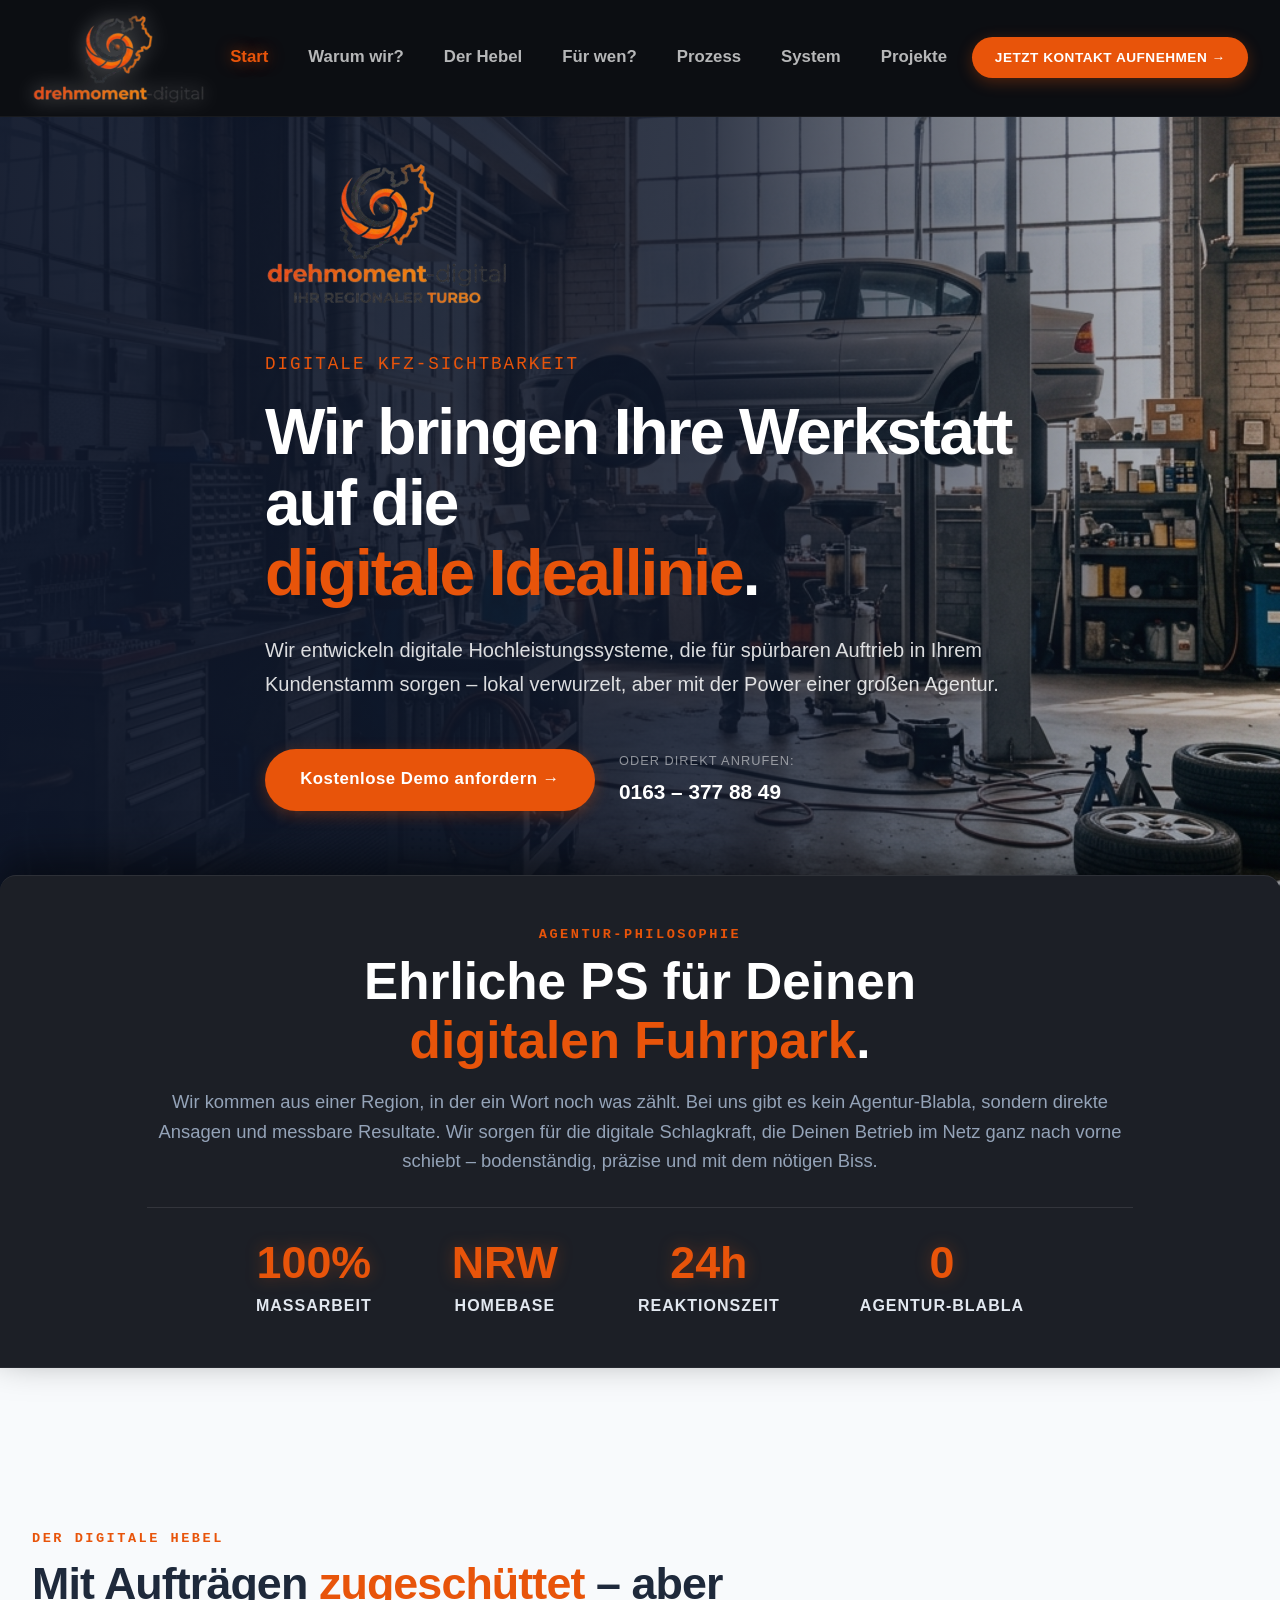
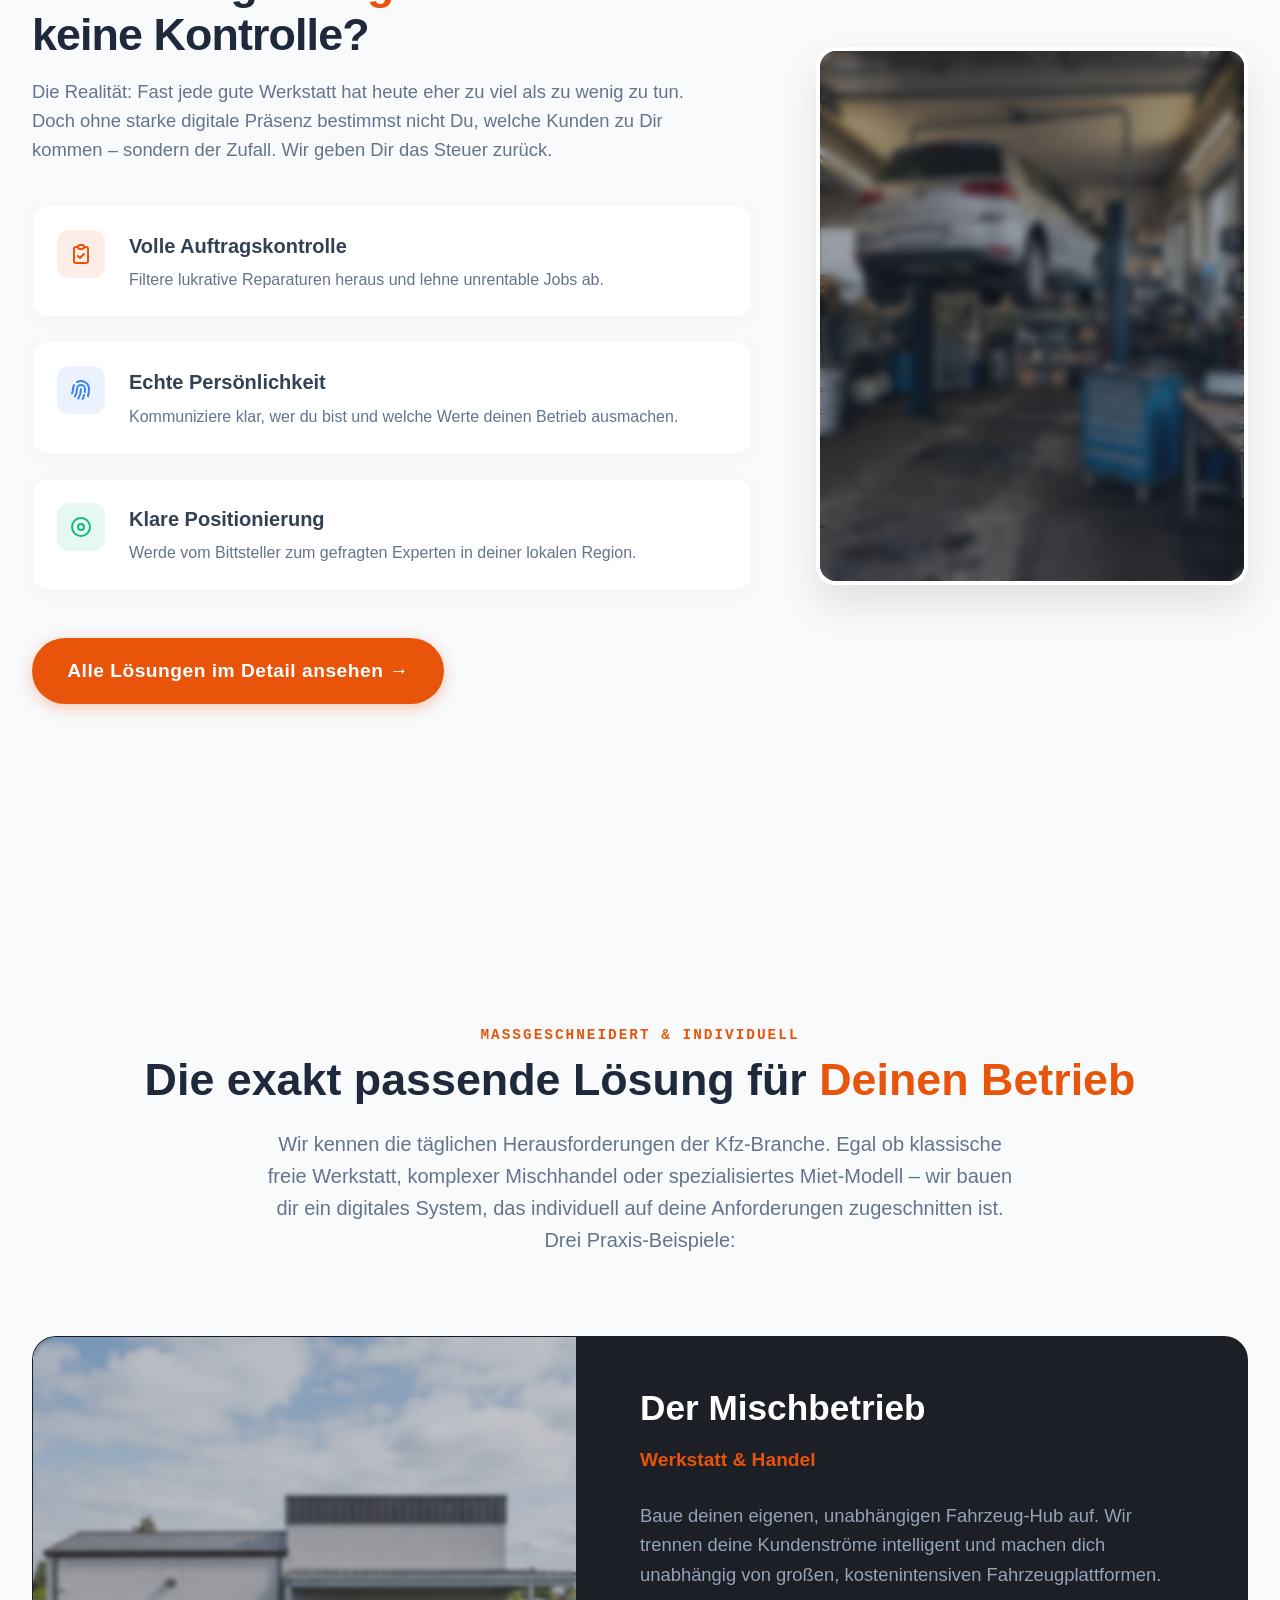
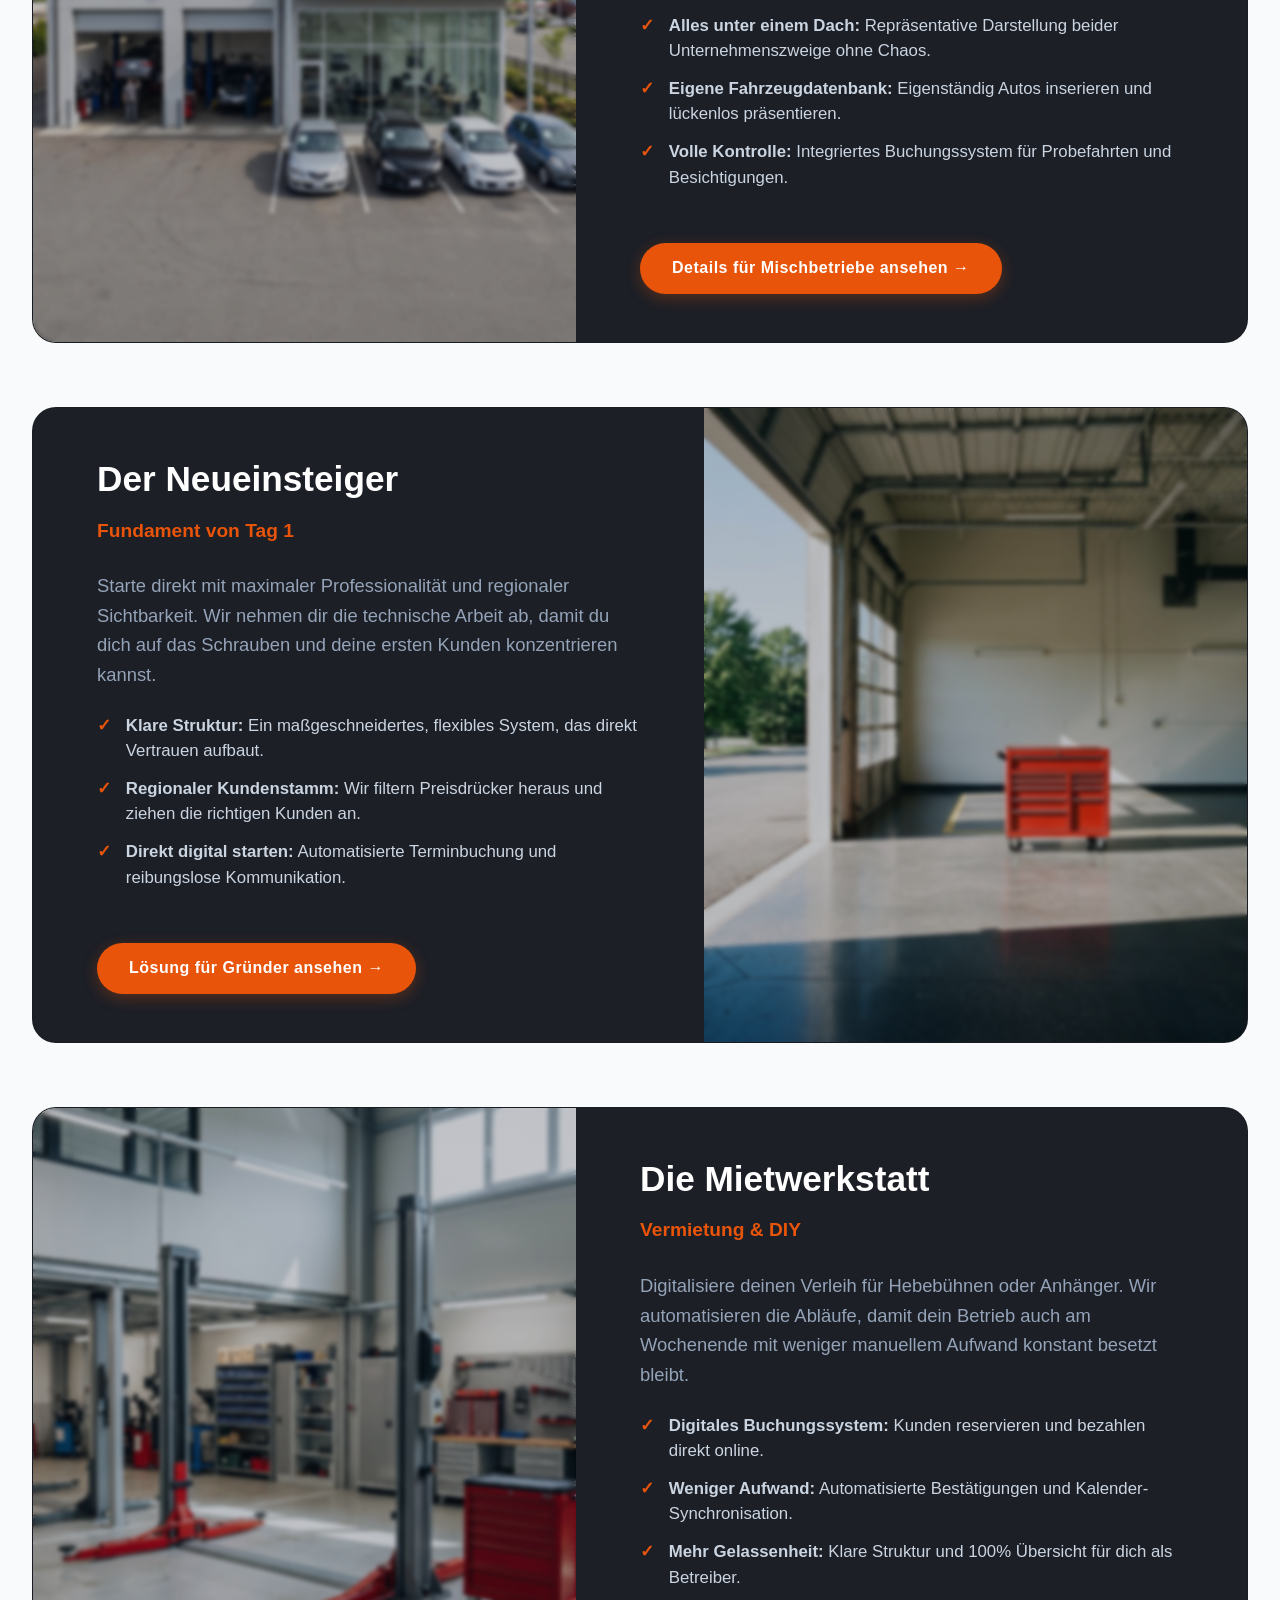
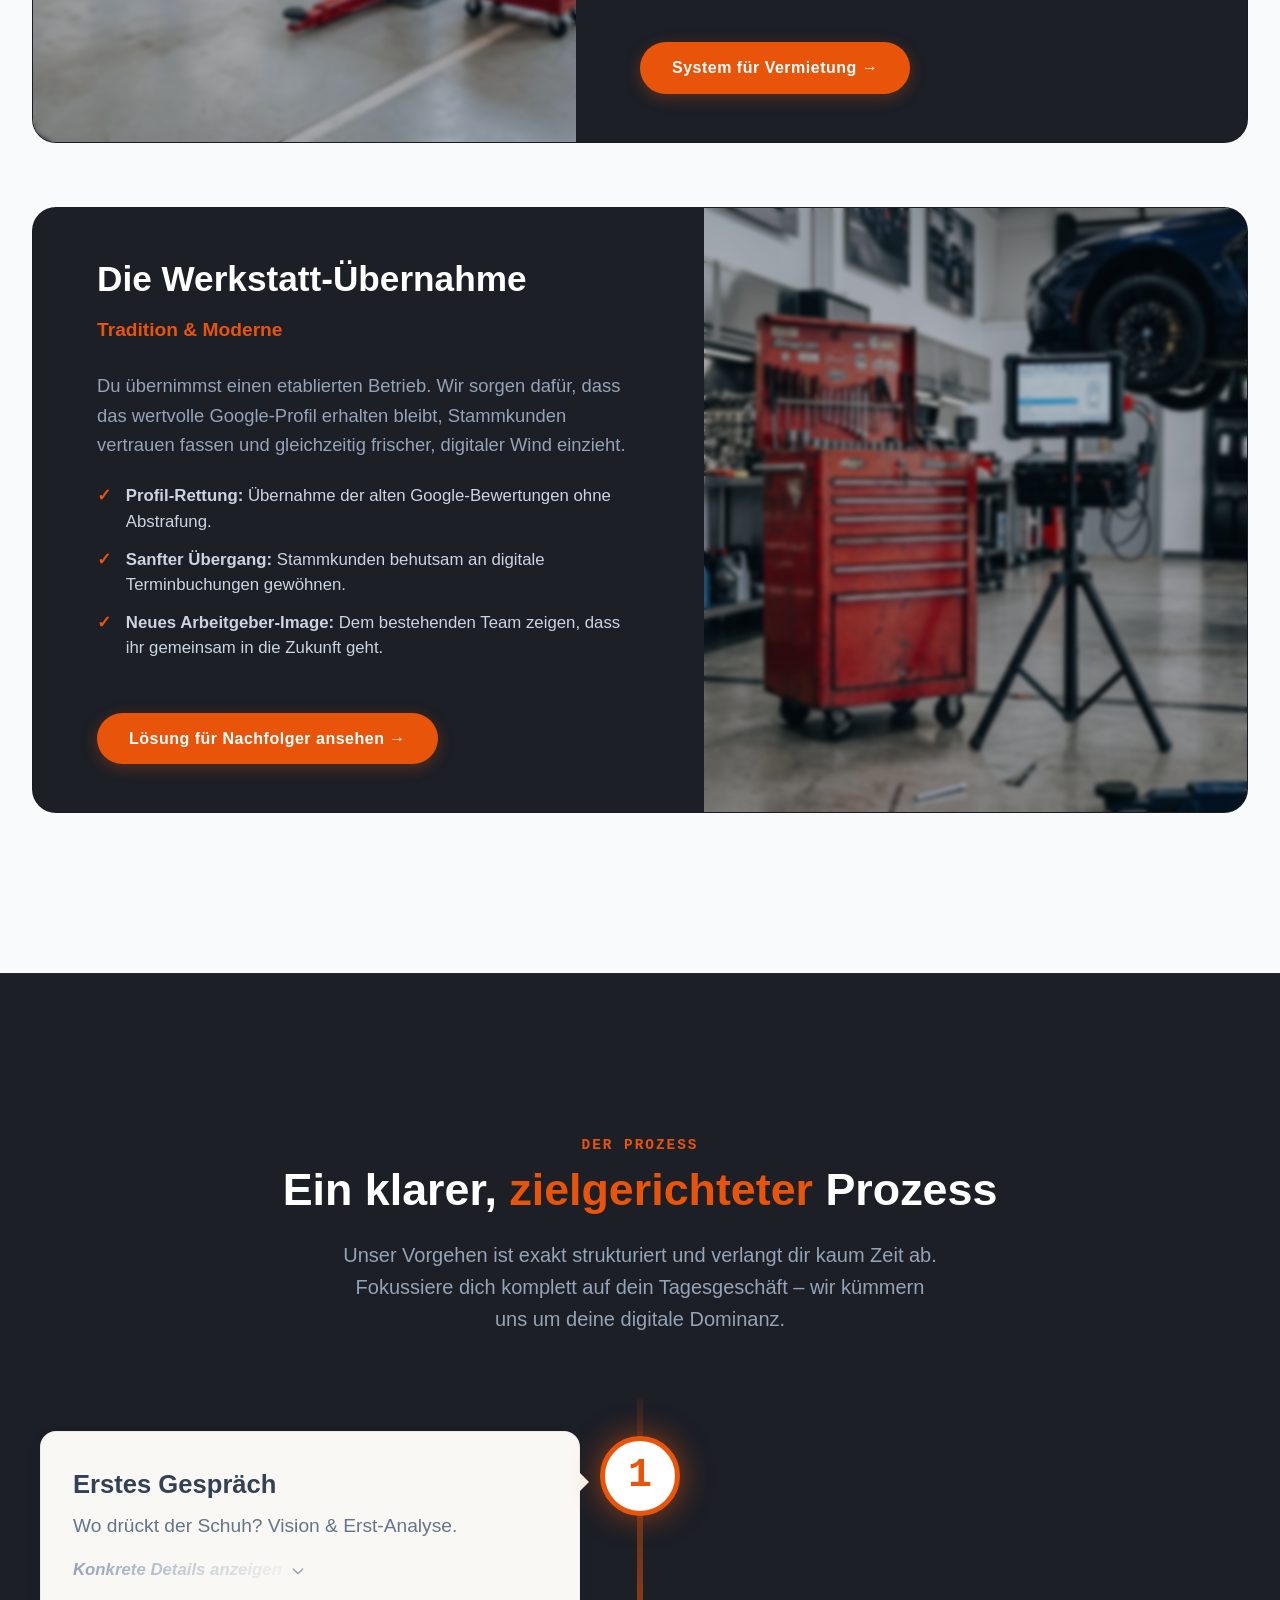
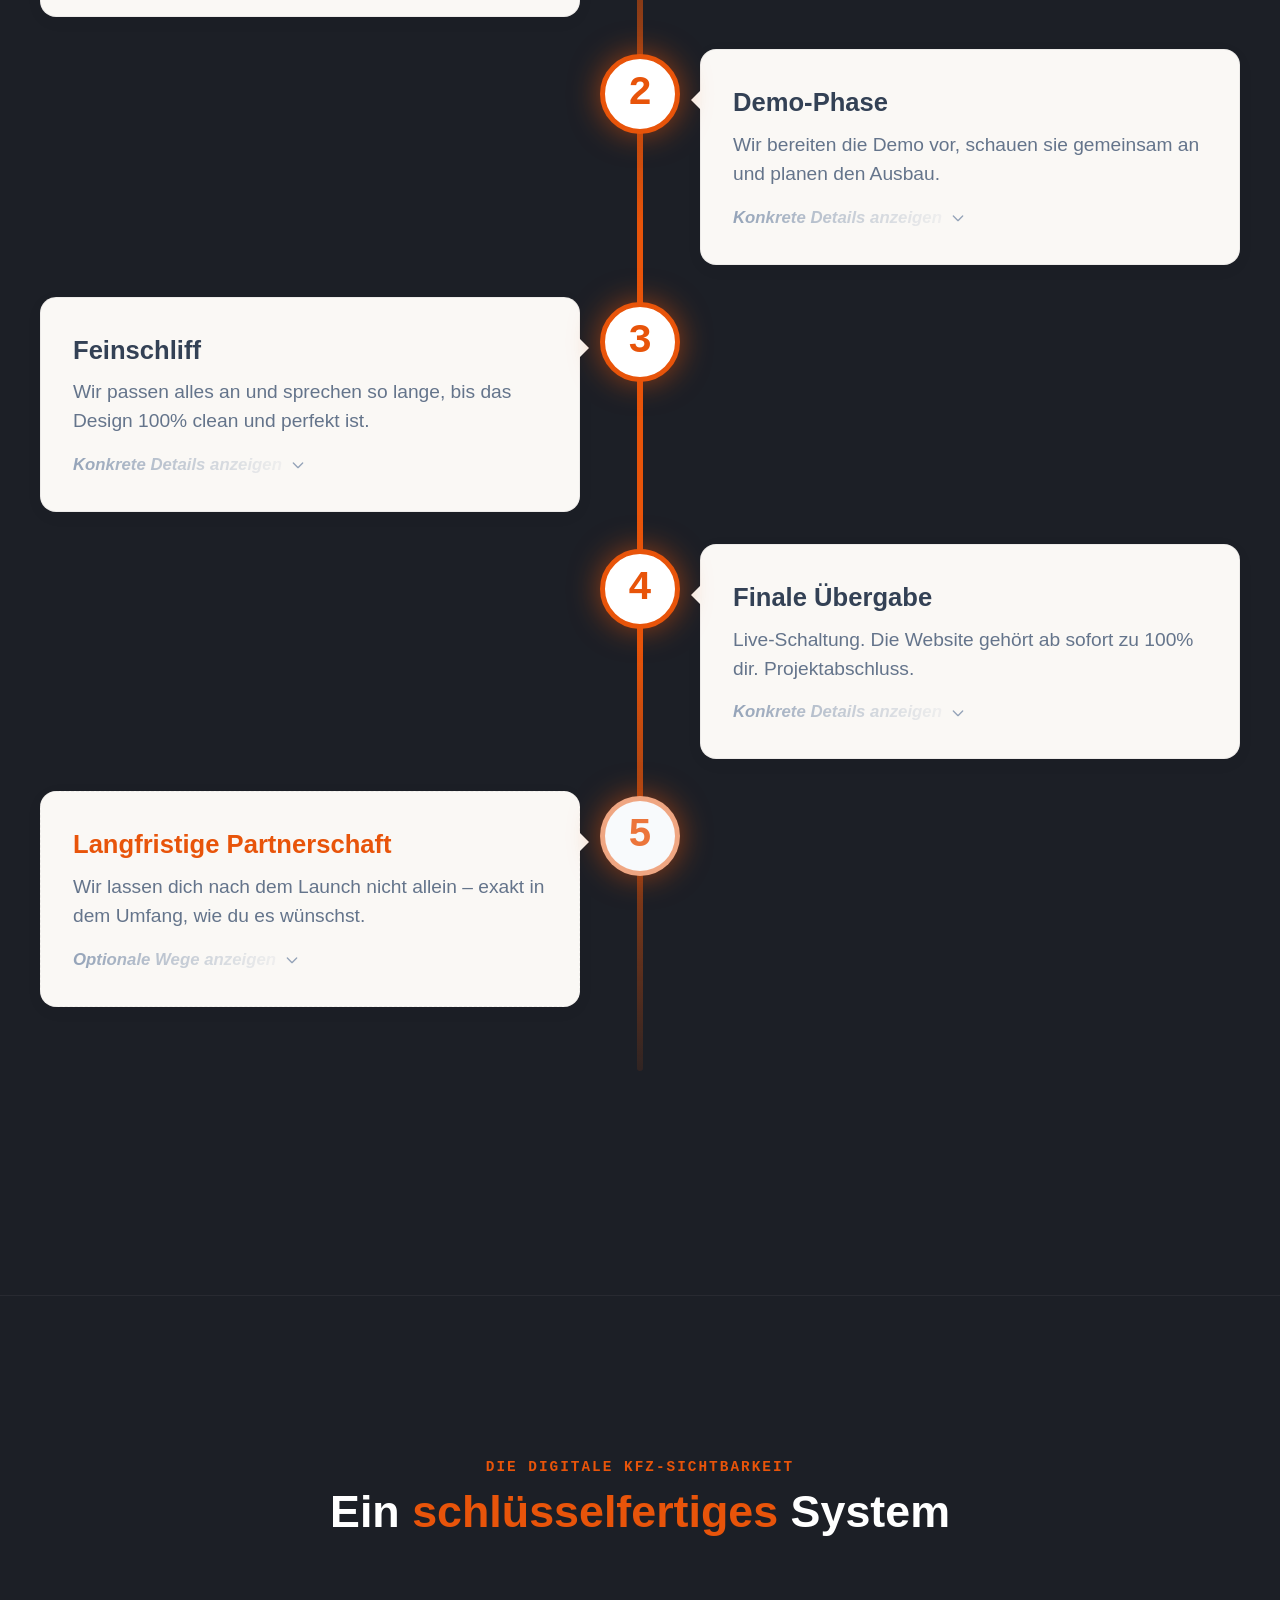
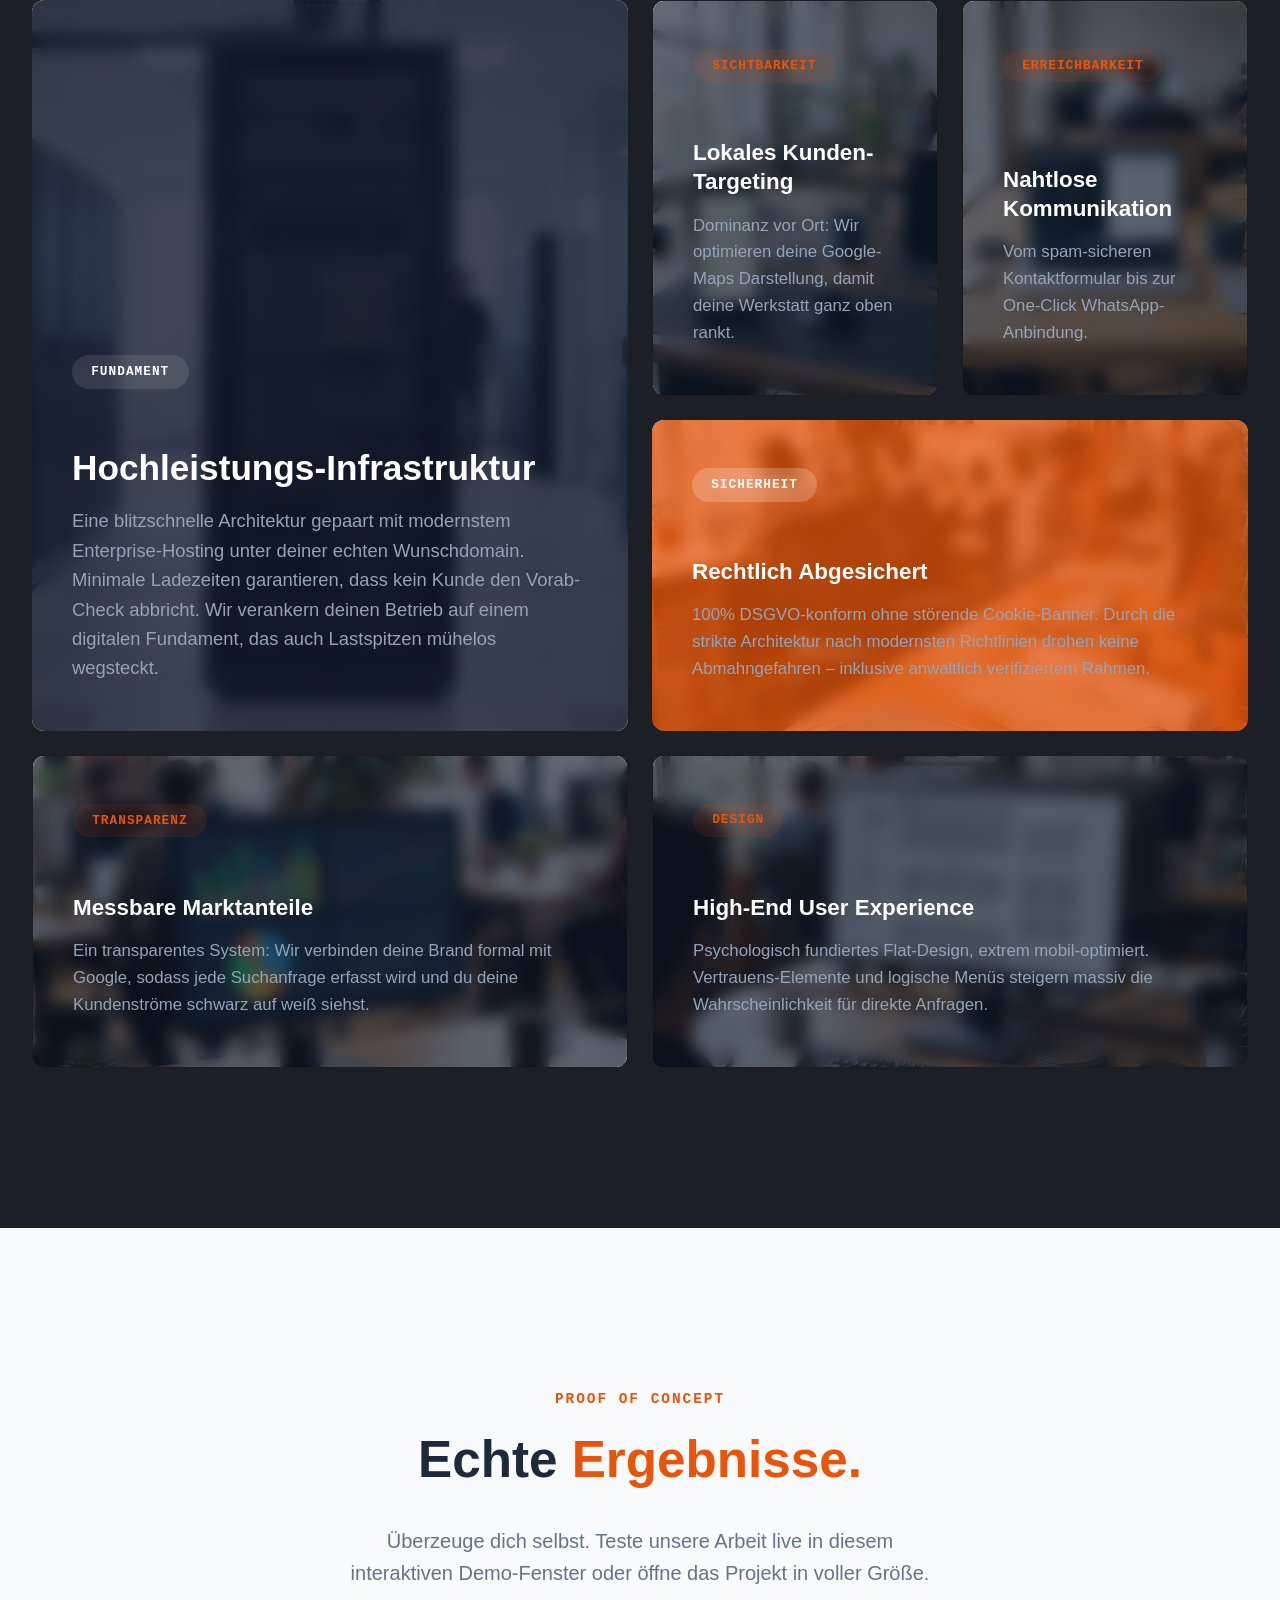
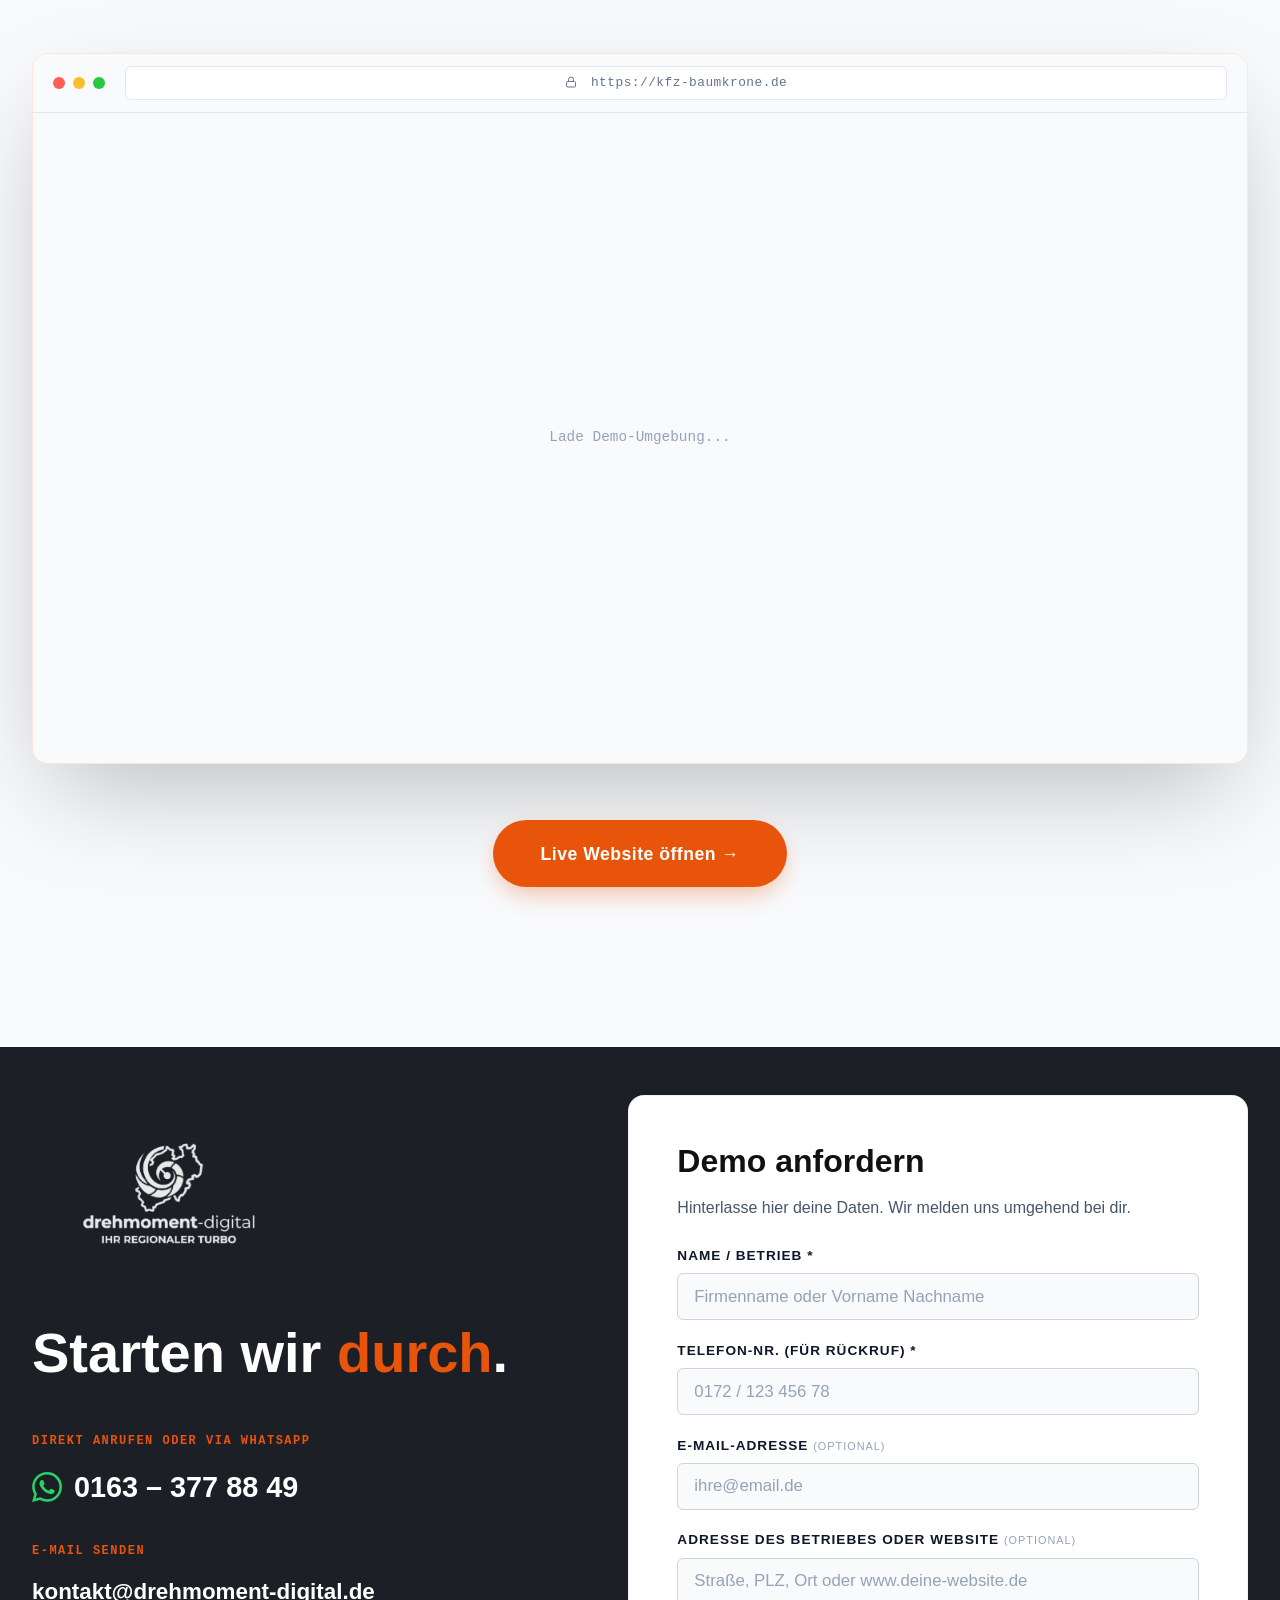
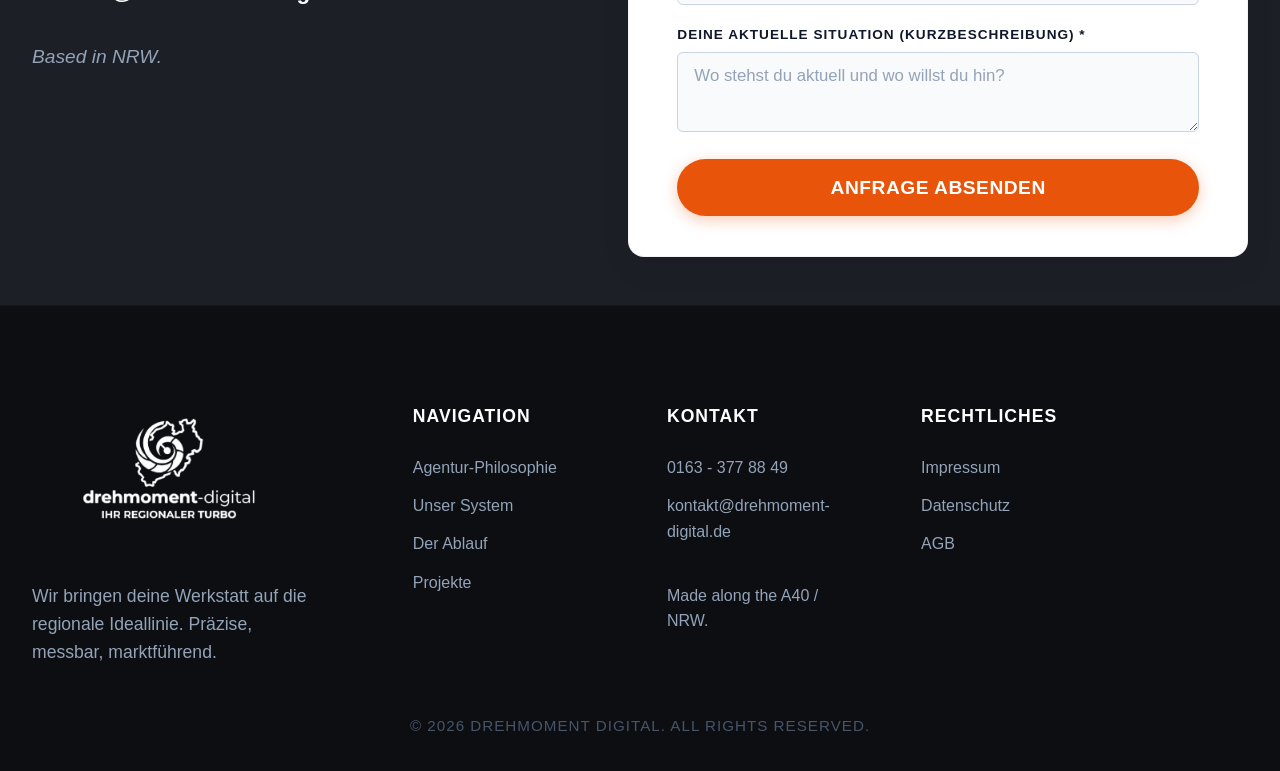
==== commit cf50d0b1: "Implement safe SEO updates with automotive focus" ====
--- a/index.html
+++ b/index.html
@@ -1,27 +1,48 @@
-﻿<!DOCTYPE html>
+<!DOCTYPE html>
 <html lang="de">
 
 <head>
-    <!-- ðŸ› ï¸ DEPLOYMENT FORCE UPDATE: 14:10 ðŸ› ï¸ -->
+    <!-- 🛠️ DEPLOYMENT FORCE UPDATE: 14:10 🛠️ -->
     <!-- UUID: 797db037-afd2-429d-8ca1-b78d36474066 -->
     <meta charset="UTF-8">
     <meta name="viewport" content="width=device-width, initial-scale=1.0">
 
     <!-- SEO & Title -->
-    <title>Drehmoment Digital | Premium Websites fÃ¼r Kfz-WerkstÃ¤tten & Handwerk in NRW</title>
+    <title>Drehmoment Digital | Die Webagentur für die Kfz-Branche & Handwerk</title>
     <meta name="description"
-        content="Digitale Dominanz fÃ¼r Deine Werkstatt. Wir bauen Performance-Websites fÃ¼r Kfz-Betriebe im Ruhrgebiet und ganz NRW. Regional verwurzelt â€“ Weltagentur-Power.">
+        content="Deine spezialisierte Webagentur für Kfz-Werkstätten, Autohandel und Reifenhandel. Wir bauen performante Websites und Werbung, die Kunden bringt. Überregional & lokal in NRW.">
     <meta name="keywords"
-        content="Kfz-Werkstatt Website, Webdesign Werkstatt, Werkstatt Marketing NRW, Drehmoment Digital, Webagentur Dortmund, Kfz Business Digitalisierung">
+        content="Webagentur Kfz, Marketing Werkstatt, Webdesign Autohandel, Werbung Kfz-Branche, Digitalisierung Autohaus, Drehmoment Digital, Webdesign NRW Dortmund">
     <meta name="author" content="Drehmoment Digital">
-
-    <!-- Open Graph / Social Media (WhatsApp, LinkedIn etc.) -->
+    <link rel="canonical" href="https://drehmoment-digital.de/">
+
+    <!-- Open Graph / Social Media -->
     <meta property="og:type" content="website">
     <meta property="og:url" content="https://drehmoment-digital.de/">
-    <meta property="og:title" content="Drehmoment Digital | Websites fÃ¼r Kfz-WerkstÃ¤tten">
+    <meta property="og:title" content="Drehmoment Digital | Webagentur für die Kfz-Branche">
     <meta property="og:description"
-        content="Wir bringen Deine Werkstatt auf die digitale Ideallinie. BodenstÃ¤ndig, regional und hochprofessionell.">
+        content="Spezialisierte Webagentur für Kfz-Werkstätten & Autohandel. Wir machen dich digital sichtbar.">
     <meta property="og:image" content="https://drehmoment-digital.de/logo_transparent.png">
+
+    <!-- Schema.org JSON-LD -->
+    <script type="application/ld+json">
+    {
+      "@context": "https://schema.org",
+      "@type": "ProfessionalService",
+      "name": "Drehmoment Digital",
+      "url": "https://drehmoment-digital.de",
+      "logo": "https://drehmoment-digital.de/logo_transparent.png",
+      "description": "Spezialisierte Webagentur für die Kfz-Branche. Websites, SEO und Werbung für Werkstätten und Autohandel.",
+      "address": {
+        "@type": "PostalAddress",
+        "addressRegion": "NRW",
+        "addressCountry": "DE"
+      },
+      "telephone": "+49 163 3778849",
+      "areaServed": ["DE", "AT", "CH"],
+      "knowsAbout": ["Webdesign", "Online Marketing", "SEO", "Kfz-Branche", "Autohandel"]
+    }
+    </script>
 
     <link rel="icon" type="image/png" href="logo_transparent.png">
     <link rel="stylesheet" href="css/01_variables.css">
@@ -47,12 +68,12 @@
                 <a href="deep-dive.html" class="nav-hebel">Der Hebel</a>
                 
                 <div class="nav-dropdown">
-                    <a href="index.html#zielgruppen" class="dropdown-trigger nav-zielgruppen">FÃ¼r wen?</a>
+                    <a href="index.html#zielgruppen" class="dropdown-trigger nav-zielgruppen">Für wen?</a>
                     <div class="dropdown-menu">
                         <a href="mischbetrieb.html" class="sub-mischbetrieb">Werkstatt & Handel</a>
                         <a href="neueinsteiger.html" class="sub-neueinsteiger">Der Neueinsteiger</a>
-                        <a href="mietwerkstatt.html" class="sub-mietwerkstatt">MietwerkstÃ¤tten</a>
-                        <a href="uebernahme.html" class="sub-uebernahme">Werkstatt-Ãœbernahme</a>
+                        <a href="mietwerkstatt.html" class="sub-mietwerkstatt">Mietwerkstätten</a>
+                        <a href="uebernahme.html" class="sub-uebernahme">Werkstatt-Übernahme</a>
                     </div>
                 </div>
                 
@@ -66,7 +87,7 @@
                 </a>
             </div>
             <!-- Mobile Toggle Button -->
-            <button class="mobile-nav-toggle" aria-label="MenÃ¼ Ã¶ffnen">
+            <button class="mobile-nav-toggle" aria-label="Menü öffnen">
                 <span></span>
                 <span></span>
                 <span></span>
@@ -85,10 +106,10 @@
                 <img src="./drehmoment_digital_transparent-removebg-preview.png" alt="Drehmoment Digital Logo" class="hero-colored-logo">
                 <div class="hero-subtitle" style="font-size: 1.1rem; margin-bottom: 1.2rem;">Digitale KFZ-Sichtbarkeit</div>
                 <h1>Wir bringen Ihre Werkstatt auf die <br><span style="color: var(--accent-orange);">digitale Ideallinie</span>.</h1>
-                <p class="hero-lead">Wir entwickeln digitale Hochleistungssysteme, die fÃ¼r spÃ¼rbaren Auftrieb in Ihrem Kundenstamm sorgen â€“ lokal verwurzelt, aber mit der Power einer groÃŸen Agentur.</p>
+                <p class="hero-lead">Wir entwickeln digitale Hochleistungssysteme, die für spürbaren Auftrieb in Ihrem Kundenstamm sorgen – lokal verwurzelt, aber mit der Power einer großen Agentur.</p>
                 
                 <div class="hero-cta-group">
-                    <a href="#demo" class="btn btn-primary btn-large glow-effect">Kostenlose Demo anfordern â†’</a>
+                    <a href="#demo" class="btn btn-primary btn-large glow-effect">Kostenlose Demo anfordern →</a>
                     <div class="direct-contact-wrapper" style="display: flex; flex-direction: column; gap: 4px;">
                         <span class="hero-or-text" style="font-size: 0.8rem; text-transform: uppercase; letter-spacing: 1px;">oder direkt anrufen:</span>
                         <a href="tel:+491633778849" class="direct-contact-link" style="gap: 0;">
@@ -104,13 +125,13 @@
     <section class="warum-leiste-centered" id="warum-wir">
         <div class="container fade-up" style="max-width: 1050px; margin: 0 auto; text-align: center;">
             <p class="warum-kicker">Agentur-Philosophie</p>
-            <h2 class="warum-heading">Ehrliche PS fÃ¼r Deinen<br><span class="highlight-text">digitalen Fuhrpark</span>.</h2>
-            <p class="warum-lead">Wir kommen aus einer Region, in der ein Wort noch was zÃ¤hlt. Bei uns gibt es kein Agentur-Blabla, sondern direkte Ansagen und messbare Resultate. Wir sorgen fÃ¼r die digitale Schlagkraft, die Deinen Betrieb im Netz ganz nach vorne schiebt â€“ bodenstÃ¤ndig, prÃ¤zise und mit dem nÃ¶tigen Biss.</p>
+            <h2 class="warum-heading">Ehrliche PS für Deinen<br><span class="highlight-text">digitalen Fuhrpark</span>.</h2>
+            <p class="warum-lead">Wir kommen aus einer Region, in der ein Wort noch was zählt. Bei uns gibt es kein Agentur-Blabla, sondern direkte Ansagen und messbare Resultate. Wir sorgen für die digitale Schlagkraft, die Deinen Betrieb im Netz ganz nach vorne schiebt – bodenständig, präzise und mit dem nötigen Biss.</p>
             
             <div class="warum-stats-centered">
                 <div class="stat-item-centered">
                     <span class="stat-num-centered">100%</span>
-                    <span class="stat-label-centered">MaÃŸarbeit</span>
+                    <span class="stat-label-centered">Maßarbeit</span>
                 </div>
                 <div class="stat-item-centered">
                     <span class="stat-num-centered">NRW</span>
@@ -134,11 +155,11 @@
             <div class="kontrolle-grid">
                 <div class="kontrolle-text">
                     <p class="warum-kicker" style="color: var(--accent-orange);">Der digitale Hebel</p>
-                    <h2 style="font-size: clamp(2rem, 3.5vw, 3.2rem); line-height: 1.15; margin-bottom: 1rem; color: #1e293b; font-weight: 800; letter-spacing: -0.02em;">Mit AuftrÃ¤gen <span style="color: var(--accent-orange);">zugeschÃ¼ttet</span> â€“ aber keine Kontrolle?</h2>
+                    <h2 style="font-size: clamp(2rem, 3.5vw, 3.2rem); line-height: 1.15; margin-bottom: 1rem; color: #1e293b; font-weight: 800; letter-spacing: -0.02em;">Mit Aufträgen <span style="color: var(--accent-orange);">zugeschüttet</span> – aber keine Kontrolle?</h2>
                     <p class="lead" style="font-size: 1.15rem; margin-bottom: 2.5rem; color: #64748b; max-width: 95%;">
-                        Die RealitÃ¤t: Fast jede gute Werkstatt hat heute eher zu viel als zu wenig zu tun. 
-                        Doch ohne starke digitale PrÃ¤senz bestimmst nicht Du, welche Kunden zu Dir kommen â€“ sondern der Zufall. 
-                        Wir geben Dir das Steuer zurÃ¼ck.
+                        Die Realität: Fast jede gute Werkstatt hat heute eher zu viel als zu wenig zu tun. 
+                        Doch ohne starke digitale Präsenz bestimmst nicht Du, welche Kunden zu Dir kommen – sondern der Zufall. 
+                        Wir geben Dir das Steuer zurück.
                     </p>
 
                     <div class="kontrolle-features">
@@ -161,7 +182,7 @@
                                 </svg>
                             </div>
                             <div class="k-text">
-                                <h4 style="color: #334155;">Echte PersÃ¶nlichkeit</h4>
+                                <h4 style="color: #334155;">Echte Persönlichkeit</h4>
                                 <p style="color: #64748b;">Kommuniziere klar, wer du bist und welche Werte deinen Betrieb ausmachen.</p>
                             </div>
                         </div>
@@ -180,7 +201,7 @@
                         </div>
                     </div>
                     
-                    <a href="deep-dive.html" class="btn-primary" style="margin-top: 3rem; align-self: flex-start; text-decoration: none;">Alle LÃ¶sungen im Detail ansehen &rarr;</a>
+                    <a href="deep-dive.html" class="btn-primary" style="margin-top: 3rem; align-self: flex-start; text-decoration: none;">Alle Lösungen im Detail ansehen &rarr;</a>
                 </div>
                 
                 <div class="kontrolle-image-wrapper">
@@ -203,10 +224,10 @@
             #zielgruppen .btn-outline:hover { background-color: var(--accent-orange) !important; color: #fff !important; border-color: var(--accent-orange) !important; }
         </style>
         <div class="container-wide">
-            <p class="warum-kicker fade-up" style="color: var(--accent-orange); text-align: center; text-transform: uppercase; letter-spacing: 2px; font-size: 0.9rem; font-weight: 700; margin-bottom: 0.5rem;">MaÃŸgeschneidert & Individuell</p>
-            <h2 class="fade-up" style="text-align: center; margin-bottom: 1.5rem; color: #1e293b; font-size: clamp(2rem, 3.5vw, 3.2rem); line-height: 1.1;">Die exakt passende LÃ¶sung fÃ¼r <span class="highlight-text">Deinen Betrieb</span></h2>
+            <p class="warum-kicker fade-up" style="color: var(--accent-orange); text-align: center; text-transform: uppercase; letter-spacing: 2px; font-size: 0.9rem; font-weight: 700; margin-bottom: 0.5rem;">Maßgeschneidert & Individuell</p>
+            <h2 class="fade-up" style="text-align: center; margin-bottom: 1.5rem; color: #1e293b; font-size: clamp(2rem, 3.5vw, 3.2rem); line-height: 1.1;">Die exakt passende Lösung für <span class="highlight-text">Deinen Betrieb</span></h2>
             <p class="fade-up lead"
-                style="text-align: center; color: #64748b; max-width: 750px; margin: 0 auto 5rem auto;">Wir kennen die tÃ¤glichen Herausforderungen der Kfz-Branche. Egal ob klassische freie Werkstatt, komplexer Mischhandel oder spezialisiertes Miet-Modell â€“ wir bauen dir ein digitales System, das individuell auf deine Anforderungen zugeschnitten ist. Drei Praxis-Beispiele:</p>
+                style="text-align: center; color: #64748b; max-width: 750px; margin: 0 auto 5rem auto;">Wir kennen die täglichen Herausforderungen der Kfz-Branche. Egal ob klassische freie Werkstatt, komplexer Mischhandel oder spezialisiertes Miet-Modell – wir bauen dir ein digitales System, das individuell auf deine Anforderungen zugeschnitten ist. Drei Praxis-Beispiele:</p>
 
             <div class="target-stack">
                 <!-- Target 1: Mischbetrieb -->
@@ -217,67 +238,67 @@
                     </div>
                     <div class="target-card-content">
                         <h3>Der Mischbetrieb<br><span style="font-size: 1.2rem; color: var(--accent-orange); font-weight: 600;">Werkstatt & Handel</span></h3>
-                        <p>Baue deinen eigenen, unabhÃ¤ngigen Fahrzeug-Hub auf. Wir trennen deine KundenstrÃ¶me intelligent und machen dich unabhÃ¤ngig von groÃŸen, kostenintensiven Fahrzeugplattformen.</p>
+                        <p>Baue deinen eigenen, unabhängigen Fahrzeug-Hub auf. Wir trennen deine Kundenströme intelligent und machen dich unabhängig von großen, kostenintensiven Fahrzeugplattformen.</p>
                         <ul class="target-list">
-                            <li><strong>Alles unter einem Dach:</strong> ReprÃ¤sentative Darstellung beider Unternehmenszweige ohne Chaos.</li>
-                            <li><strong>Eigene Fahrzeugdatenbank:</strong> EigenstÃ¤ndig Autos inserieren und lÃ¼ckenlos prÃ¤sentieren.</li>
-                            <li><strong>Volle Kontrolle:</strong> Integriertes Buchungssystem fÃ¼r Probefahrten und Besichtigungen.</li>
+                            <li><strong>Alles unter einem Dach:</strong> Repräsentative Darstellung beider Unternehmenszweige ohne Chaos.</li>
+                            <li><strong>Eigene Fahrzeugdatenbank:</strong> Eigenständig Autos inserieren und lückenlos präsentieren.</li>
+                            <li><strong>Volle Kontrolle:</strong> Integriertes Buchungssystem für Probefahrten und Besichtigungen.</li>
                         </ul>
-                        <a href="mischbetrieb.html" target="_self" class="btn-primary" style="margin-top: 1rem; align-self: flex-start; text-decoration: none; padding: 0.8rem 2rem; font-size: 1rem;">Details fÃ¼r Mischbetriebe ansehen &rarr;</a>
-                    </div>
-                </div>
-
-                <!-- Target 2: GrÃ¼nder -->
+                        <a href="mischbetrieb.html" target="_self" class="btn-primary" style="margin-top: 1rem; align-self: flex-start; text-decoration: none; padding: 0.8rem 2rem; font-size: 1rem;">Details für Mischbetriebe ansehen &rarr;</a>
+                    </div>
+                </div>
+
+                <!-- Target 2: Gründer -->
                 <div class="target-card target-reverse fade-up">
                     <div class="target-card-img">
-                        <img src="assets/target_gruender.png" alt="Neueinsteiger Werkstatt GrÃ¼nder">
+                        <img src="assets/target_gruender.png" alt="Neueinsteiger Werkstatt Gründer">
                         <div class="target-img-overlay"></div>
                     </div>
                     <div class="target-card-content">
                         <h3>Der Neueinsteiger<br><span style="font-size: 1.2rem; color: var(--accent-orange); font-weight: 600;">Fundament von Tag 1</span></h3>
-                        <p>Starte direkt mit maximaler ProfessionalitÃ¤t und regionaler Sichtbarkeit. Wir nehmen dir die technische Arbeit ab, damit du dich auf das Schrauben und deine ersten Kunden konzentrieren kannst.</p>
+                        <p>Starte direkt mit maximaler Professionalität und regionaler Sichtbarkeit. Wir nehmen dir die technische Arbeit ab, damit du dich auf das Schrauben und deine ersten Kunden konzentrieren kannst.</p>
                         <ul class="target-list">
-                            <li><strong>Klare Struktur:</strong> Ein maÃŸgeschneidertes, flexibles System, das direkt Vertrauen aufbaut.</li>
-                            <li><strong>Regionaler Kundenstamm:</strong> Wir filtern PreisdrÃ¼cker heraus und ziehen die richtigen Kunden an.</li>
+                            <li><strong>Klare Struktur:</strong> Ein maßgeschneidertes, flexibles System, das direkt Vertrauen aufbaut.</li>
+                            <li><strong>Regionaler Kundenstamm:</strong> Wir filtern Preisdrücker heraus und ziehen die richtigen Kunden an.</li>
                             <li><strong>Direkt digital starten:</strong> Automatisierte Terminbuchung und reibungslose Kommunikation.</li>
                         </ul>
-                        <a href="neueinsteiger.html" target="_self" class="btn-primary" style="margin-top: 1rem; align-self: flex-start; text-decoration: none; padding: 0.8rem 2rem; font-size: 1rem;">LÃ¶sung fÃ¼r GrÃ¼nder ansehen &rarr;</a>
+                        <a href="neueinsteiger.html" target="_self" class="btn-primary" style="margin-top: 1rem; align-self: flex-start; text-decoration: none; padding: 0.8rem 2rem; font-size: 1rem;">Lösung für Gründer ansehen &rarr;</a>
                     </div>
                 </div>
 
                 <!-- Target 3: Mietwerkstatt -->
                 <div class="target-card fade-up">
                     <div class="target-card-img">
-                        <img src="assets/target_mietwerkstatt.png" alt="Mietwerkstatt HebebÃ¼hnen">
+                        <img src="assets/target_mietwerkstatt.png" alt="Mietwerkstatt Hebebühnen">
                         <div class="target-img-overlay"></div>
                     </div>
                     <div class="target-card-content">
                         <h3>Die Mietwerkstatt<br><span style="font-size: 1.2rem; color: var(--accent-orange); font-weight: 600;">Vermietung & DIY</span></h3>
-                        <p>Digitalisiere deinen Verleih fÃ¼r HebebÃ¼hnen oder AnhÃ¤nger. Wir automatisieren die AblÃ¤ufe, damit dein Betrieb auch am Wochenende mit weniger manuellem Aufwand konstant besetzt bleibt.</p>
+                        <p>Digitalisiere deinen Verleih für Hebebühnen oder Anhänger. Wir automatisieren die Abläufe, damit dein Betrieb auch am Wochenende mit weniger manuellem Aufwand konstant besetzt bleibt.</p>
                         <ul class="target-list">
                             <li><strong>Digitales Buchungssystem:</strong> Kunden reservieren und bezahlen direkt online.</li>
-                            <li><strong>Weniger Aufwand:</strong> Automatisierte BestÃ¤tigungen und Kalender-Synchronisation.</li>
-                            <li><strong>Mehr Gelassenheit:</strong> Klare Struktur und 100% Ãœbersicht fÃ¼r dich als Betreiber.</li>
+                            <li><strong>Weniger Aufwand:</strong> Automatisierte Bestätigungen und Kalender-Synchronisation.</li>
+                            <li><strong>Mehr Gelassenheit:</strong> Klare Struktur und 100% Übersicht für dich als Betreiber.</li>
                         </ul>
-                        <a href="mietwerkstatt.html" target="_self" class="btn-primary" style="margin-top: 1rem; align-self: flex-start; text-decoration: none; padding: 0.8rem 2rem; font-size: 1rem;">System fÃ¼r Vermietung &rarr;</a>
-                    </div>
-                </div>
-
-                <!-- Target 4: Werkstatt-Ãœbernahme -->
+                        <a href="mietwerkstatt.html" target="_self" class="btn-primary" style="margin-top: 1rem; align-self: flex-start; text-decoration: none; padding: 0.8rem 2rem; font-size: 1rem;">System für Vermietung &rarr;</a>
+                    </div>
+                </div>
+
+                <!-- Target 4: Werkstatt-Übernahme -->
                 <div class="target-card target-reverse fade-up">
                     <div class="target-card-img">
-                        <img src="assets/target_uebernahme.png" alt="Werkstatt-Ãœbernahme Nachfolge">
+                        <img src="assets/target_uebernahme.png" alt="Werkstatt-Übernahme Nachfolge">
                         <div class="target-img-overlay"></div>
                     </div>
                     <div class="target-card-content">
-                        <h3>Die Werkstatt-Ãœbernahme<br><span style="font-size: 1.2rem; color: var(--accent-orange); font-weight: 600;">Tradition & Moderne</span></h3>
-                        <p>Du Ã¼bernimmst einen etablierten Betrieb. Wir sorgen dafÃ¼r, dass das wertvolle Google-Profil erhalten bleibt, Stammkunden vertrauen fassen und gleichzeitig frischer, digitaler Wind einzieht.</p>
+                        <h3>Die Werkstatt-Übernahme<br><span style="font-size: 1.2rem; color: var(--accent-orange); font-weight: 600;">Tradition & Moderne</span></h3>
+                        <p>Du übernimmst einen etablierten Betrieb. Wir sorgen dafür, dass das wertvolle Google-Profil erhalten bleibt, Stammkunden vertrauen fassen und gleichzeitig frischer, digitaler Wind einzieht.</p>
                         <ul class="target-list">
-                            <li><strong>Profil-Rettung:</strong> Ãœbernahme der alten Google-Bewertungen ohne Abstrafung.</li>
-                            <li><strong>Sanfter Ãœbergang:</strong> Stammkunden behutsam an digitale Terminbuchungen gewÃ¶hnen.</li>
+                            <li><strong>Profil-Rettung:</strong> Übernahme der alten Google-Bewertungen ohne Abstrafung.</li>
+                            <li><strong>Sanfter Übergang:</strong> Stammkunden behutsam an digitale Terminbuchungen gewöhnen.</li>
                             <li><strong>Neues Arbeitgeber-Image:</strong> Dem bestehenden Team zeigen, dass ihr gemeinsam in die Zukunft geht.</li>
                         </ul>
-                        <a href="uebernahme.html" target="_self" class="btn-primary" style="margin-top: 1rem; align-self: flex-start; text-decoration: none; padding: 0.8rem 2rem; font-size: 1rem;">LÃ¶sung fÃ¼r Nachfolger ansehen &rarr;</a>
+                        <a href="uebernahme.html" target="_self" class="btn-primary" style="margin-top: 1rem; align-self: flex-start; text-decoration: none; padding: 0.8rem 2rem; font-size: 1rem;">Lösung für Nachfolger ansehen &rarr;</a>
                     </div>
                 </div>
 
@@ -299,7 +320,7 @@
             <p class="fade-up lead"
                 style="text-align: center; color: #94a3b8; max-width: 600px; margin: 0 auto 4rem auto;">Unser
                 Vorgehen ist exakt strukturiert und verlangt dir kaum Zeit ab. Fokussiere dich komplett auf dein
-                TagesgeschÃ¤ft â€“ wir kÃ¼mmern uns um deine digitale Dominanz.</p>
+                Tagesgeschäft – wir kümmern uns um deine digitale Dominanz.</p>
 
             <div class="timeline-container fade-up">
                 <!-- The central line -->
@@ -310,14 +331,14 @@
                     <div class="timeline-node">1</div>
                     <details class="timeline-content-acc">
                         <summary class="timeline-summary">
-                            <h3 style="color: #334155;">Erstes GesprÃ¤ch</h3>
-                            <p>Wo drÃ¼ckt der Schuh? Vision & Erst-Analyse.</p>
+                            <h3 style="color: #334155;">Erstes Gespräch</h3>
+                            <p>Wo drückt der Schuh? Vision & Erst-Analyse.</p>
                             <span class="timeline-expand-hint">Konkrete Details anzeigen <svg width="16" height="16" fill="none" stroke="currentColor" viewBox="0 0 24 24"><path stroke-linecap="round" stroke-linejoin="round" stroke-width="2" d="M19 9l-7 7-7-7"></path></svg></span>
                         </summary>
                         <div class="timeline-details">
                             <ul>
-                                <li><strong>Strategie-Austausch:</strong> Wir klÃ¤ren deine stÃ¤rksten und lukrativsten Dienstleistungen.</li>
-                                <li><strong>Kunden-Fokus:</strong> Wir definieren exakt, welche Wunschkunden wir fÃ¼r dich ansprechen wollen.</li>
+                                <li><strong>Strategie-Austausch:</strong> Wir klären deine stärksten und lukrativsten Dienstleistungen.</li>
+                                <li><strong>Kunden-Fokus:</strong> Wir definieren exakt, welche Wunschkunden wir für dich ansprechen wollen.</li>
                                 <li><strong>Klarer Plan:</strong> Wir gestalten die inhaltliche Blaupause, die dich von der Konkurrenz abhebt.</li>
                             </ul>
                         </div>
@@ -336,8 +357,8 @@
                         <div class="timeline-details">
                             <ul>
                                 <li><strong>Hochwertiges Design:</strong> Unser Team entwirft ein psychologisch optimiertes, professionelles Erscheinungsbild.</li>
-                                <li><strong>Echte Ãœberzeugungskraft:</strong> Wir integrieren vertrauensbildende Elemente und schreiben zielgerichtete Texte.</li>
-                                <li><strong>Perfekt fÃ¼rs Smartphone:</strong> Wir garantieren 100% einwandfreie Darstellung auf allen Handys.</li>
+                                <li><strong>Echte Überzeugungskraft:</strong> Wir integrieren vertrauensbildende Elemente und schreiben zielgerichtete Texte.</li>
+                                <li><strong>Perfekt fürs Smartphone:</strong> Wir garantieren 100% einwandfreie Darstellung auf allen Handys.</li>
                             </ul>
                         </div>
                     </details>
@@ -356,7 +377,7 @@
                             <ul>
                                 <li><strong>Schnelle Ladezeiten:</strong> Anbindung an Hochgeschwindigkeitsserver, damit die Seite sofort reagiert.</li>
                                 <li><strong>Regionale Sichtbarkeit:</strong> Technische Suchmaschinenoptimierung, damit Google dich in deiner Stadt priorisiert.</li>
-                                <li><strong>QualitÃ¤ts-Check:</strong> Wir testen alle Kontaktformulare und Funktionen auf Herz und Nieren.</li>
+                                <li><strong>Qualitäts-Check:</strong> Wir testen alle Kontaktformulare und Funktionen auf Herz und Nieren.</li>
                             </ul>
                         </div>
                     </details>
@@ -367,15 +388,15 @@
                     <div class="timeline-node">4</div>
                     <details class="timeline-content-acc">
                         <summary class="timeline-summary">
-                            <h3 style="color: #334155;">Finale Ãœbergabe</h3>
-                            <p>Live-Schaltung. Die Website gehÃ¶rt ab sofort zu 100% dir. Projektabschluss.</p>
+                            <h3 style="color: #334155;">Finale Übergabe</h3>
+                            <p>Live-Schaltung. Die Website gehört ab sofort zu 100% dir. Projektabschluss.</p>
                             <span class="timeline-expand-hint">Konkrete Details anzeigen <svg width="16" height="16" fill="none" stroke="currentColor" viewBox="0 0 24 24"><path stroke-linecap="round" stroke-linejoin="round" stroke-width="2" d="M19 9l-7 7-7-7"></path></svg></span>
                         </summary>
                         <div class="timeline-details">
                             <ul>
-                                <li><strong>Live-Schaltung:</strong> Wir Ã¼bergeben das vollstÃ¤ndig indizierte System und gehen damit online.</li>
-                                <li><strong>Ãœbergabe & Kontrolle:</strong> Du erhÃ¤ltst alle ZugÃ¤nge und hast die volle Kontrolle.</li>
-                                <li><strong>Die Maschine lÃ¤uft:</strong> Ab jetzt beginnt das System sofort damit, systematisch Anfragen zu sammeln.</li>
+                                <li><strong>Live-Schaltung:</strong> Wir übergeben das vollständig indizierte System und gehen damit online.</li>
+                                <li><strong>Übergabe & Kontrolle:</strong> Du erhältst alle Zugänge und hast die volle Kontrolle.</li>
+                                <li><strong>Die Maschine läuft:</strong> Ab jetzt beginnt das System sofort damit, systematisch Anfragen zu sammeln.</li>
                             </ul>
                         </div>
                     </details>
@@ -387,14 +408,14 @@
                     <details class="timeline-content-acc" style="border-style: dashed;">
                         <summary class="timeline-summary">
                             <h3 style="color: var(--accent-orange);">Langfristige Partnerschaft</h3>
-                            <p>Wir lassen dich nach dem Launch nicht allein â€“ exakt in dem Umfang, wie du es wÃ¼nschst.</p>
+                            <p>Wir lassen dich nach dem Launch nicht allein – exakt in dem Umfang, wie du es wünschst.</p>
                             <span class="timeline-expand-hint">Optionale Wege anzeigen <svg width="16" height="16" fill="none" stroke="currentColor" viewBox="0 0 24 24"><path stroke-linecap="round" stroke-linejoin="round" stroke-width="2" d="M19 9l-7 7-7-7"></path></svg></span>
                         </summary>
                         <div class="timeline-details">
                             <ul>
-                                <li><strong>Monatliche Betreuung:</strong> Wir Ã¼bernehmen Server-Wartung, technische Updates und kleine Anpassungen.</li>
-                                <li><strong>Gezielte Werbekampagnen:</strong> Wenn du noch massiver wachsen willst, schalten wir messbare Werbung fÃ¼r dich.</li>
-                                <li><strong>Flexible Erweiterungen:</strong> Du brauchst Monate spÃ¤ter eine neue Unterseite? Wir setzen das transparent und einmalig um.</li>
+                                <li><strong>Monatliche Betreuung:</strong> Wir übernehmen Server-Wartung, technische Updates und kleine Anpassungen.</li>
+                                <li><strong>Gezielte Werbekampagnen:</strong> Wenn du noch massiver wachsen willst, schalten wir messbare Werbung für dich.</li>
+                                <li><strong>Flexible Erweiterungen:</strong> Du brauchst Monate später eine neue Unterseite? Wir setzen das transparent und einmalig um.</li>
                             </ul>
                         </div>
                     </details>
@@ -403,7 +424,7 @@
         </div>
     </section>
 
-    <!-- ================== LÃ–SUNG ================== -->
+    <!-- ================== LÖSUNG ================== -->
     <section class="section-padding" id="loesung" style="background-color: var(--panel-dark);">
         <style>
             #loesung .system-card h3 { color: #fff; }
@@ -412,7 +433,7 @@
         </style>
         <div class="container">
             <p class="warum-kicker fade-up" style="color: var(--accent-orange); text-align: center; text-transform: uppercase; letter-spacing: 2px; font-size: 0.9rem; font-weight: 700; margin-bottom: 0.5rem;">Die digitale KFZ-Sichtbarkeit</p>
-            <h2 class="fade-up" style="text-align: center; margin-bottom: 3rem; color: #fff; font-size: clamp(2rem, 3.5vw, 3.2rem); line-height: 1.1;">Ein <span class="highlight-text">schlÃ¼sselfertiges</span> System</h2>
+            <h2 class="fade-up" style="text-align: center; margin-bottom: 3rem; color: #fff; font-size: clamp(2rem, 3.5vw, 3.2rem); line-height: 1.1;">Ein <span class="highlight-text">schlüsselfertiges</span> System</h2>
 
             <div class="system-grid">
                 <div class="system-card bento-hero fade-up">
@@ -422,7 +443,7 @@
                     <div>
                         <h3>Hochleistungs-Infrastruktur</h3>
                         <p>Eine blitzschnelle Architektur gepaart mit modernstem Enterprise-Hosting unter deiner echten
-                            Wunschdomain. Minimale Ladezeiten garantieren, dass kein Kunde den Vorab-Check abbricht. Wir verankern deinen Betrieb auf einem digitalen Fundament, das auch Lastspitzen mÃ¼helos wegsteckt.</p>
+                            Wunschdomain. Minimale Ladezeiten garantieren, dass kein Kunde den Vorab-Check abbricht. Wir verankern deinen Betrieb auf einem digitalen Fundament, das auch Lastspitzen mühelos wegsteckt.</p>
                     </div>
                 </div>
 
@@ -452,8 +473,8 @@
                     <span class="card-badge">Sicherheit</span>
                     <div>
                         <h3>Rechtlich Abgesichert</h3>
-                        <p>100% DSGVO-konform ohne stÃ¶rende Cookie-Banner. Durch die strikte Architektur nach modernsten
-                            Richtlinien drohen keine Abmahngefahren â€“ inklusive anwaltlich verifiziertem Rahmen.</p>
+                        <p>100% DSGVO-konform ohne störende Cookie-Banner. Durch die strikte Architektur nach modernsten
+                            Richtlinien drohen keine Abmahngefahren – inklusive anwaltlich verifiziertem Rahmen.</p>
                     </div>
                 </div>
 
@@ -464,7 +485,7 @@
                     <div>
                         <h3>Messbare Marktanteile</h3>
                         <p>Ein transparentes System: Wir verbinden deine Brand formal mit Google, sodass
-                            jede Suchanfrage erfasst wird und du deine KundenstrÃ¶me schwarz auf weiÃŸ siehst.</p>
+                            jede Suchanfrage erfasst wird und du deine Kundenströme schwarz auf weiß siehst.</p>
                     </div>
                 </div>
 
@@ -474,7 +495,7 @@
                     <span class="card-badge">Design</span>
                     <div>
                         <h3>High-End User Experience</h3>
-                        <p>Psychologisch fundiertes Flat-Design, extrem mobil-optimiert. Vertrauens-Elemente und logische MenÃ¼s steigern massiv die Wahrscheinlichkeit fÃ¼r direkte Anfragen.</p>
+                        <p>Psychologisch fundiertes Flat-Design, extrem mobil-optimiert. Vertrauens-Elemente und logische Menüs steigern massiv die Wahrscheinlichkeit für direkte Anfragen.</p>
                     </div>
                 </div>
             </div>
@@ -485,7 +506,7 @@
         <div class="container fade-up">
             <p class="warum-kicker" style="color: var(--accent-orange); text-align: center; text-transform: uppercase; letter-spacing: 2px; font-size: 0.9rem; font-weight: 700; margin-bottom: 0.5rem;">Proof of Concept</p>
             <h2 style="text-align: center; margin-bottom: 1.5rem; color: #1e293b; font-size: clamp(2.5rem, 4vw, 3.5rem);">Echte <span class="highlight-text">Ergebnisse.</span></h2>
-            <p class="lead" style="text-align: center; margin-bottom: 4rem; color: #64748b; max-width: 600px; margin-left: auto; margin-right: auto;">Ãœberzeuge dich selbst. Teste unsere Arbeit live in diesem interaktiven Demo-Fenster oder Ã¶ffne das Projekt in voller GrÃ¶ÃŸe.</p>
+            <p class="lead" style="text-align: center; margin-bottom: 4rem; color: #64748b; max-width: 600px; margin-left: auto; margin-right: auto;">Überzeuge dich selbst. Teste unsere Arbeit live in diesem interaktiven Demo-Fenster oder öffne das Projekt in voller Größe.</p>
 
             <div class="browser-mockup"
                 style="border-radius: var(--radius-lg); overflow: hidden; box-shadow: 0 40px 100px -20px rgba(0,0,0,0.25); border: 1px solid rgba(232, 84, 10, 0.15); background: #fff;">
@@ -513,7 +534,7 @@
 
             <div style="text-align: center; margin-top: 3.5rem;">
                 <a href="https://kfz-baumkrone.de" target="_blank" class="btn-primary" style="padding: 1.2rem 3rem; font-size: 1.1rem; box-shadow: 0 10px 25px -5px rgba(232, 84, 10, 0.4);">
-                    Live Website Ã¶ffnen &rarr;
+                    Live Website öffnen &rarr;
                 </a>
             </div>
         </div>
@@ -566,7 +587,7 @@
                             <input type="text" id="name" name="name" class="form-control" placeholder="Firmenname oder Vorname Nachname" required>
                         </div>
                         <div class="form-group">
-                            <label for="phone">Telefon-Nr. (fÃ¼r RÃ¼ckruf) *</label>
+                            <label for="phone">Telefon-Nr. (für Rückruf) *</label>
                             <input type="tel" id="phone" name="phone" class="form-control" placeholder="0172 / 123 456 78" required>
                         </div>
                         <div class="form-group">
@@ -575,7 +596,7 @@
                         </div>
                         <div class="form-group">
                             <label for="website">Adresse des Betriebes oder Website <span style="color: #94a3b8; font-weight: 400; font-size: 0.8em;">(optional)</span></label>
-                            <input type="text" id="website" name="website" class="form-control" placeholder="StraÃŸe, PLZ, Ort oder www.deine-website.de">
+                            <input type="text" id="website" name="website" class="form-control" placeholder="Straße, PLZ, Ort oder www.deine-website.de">
                         </div>
                         <div class="form-group">
                             <label for="message">Deine aktuelle Situation (Kurzbeschreibung) *</label>
@@ -598,27 +619,16 @@
                 
                 <div class="footer-col" style="padding-right: 2rem;">
                     <img src="logo_transparent.png" alt="Drehmoment Digital" class="footer-logo" style="height: 140px; margin-bottom: 2rem;">
-                    <p style="font-size: 1.1rem; line-height: 1.6;">Wir bringen deine Werkstatt auf die regionale Ideallinie. Pr&auml;zise, messbar, marktf&uuml;hrend.</p>
+                    <p style="font-size: 1.1rem; line-height: 1.6;">Wir bringen deine Werkstatt auf die regionale Ideallinie. Präzise, messbar, marktführend.</p>
                 </div>
 
                 <div class="footer-col">
                     <h4>Navigation</h4>
                     <ul>
-                        <li><a href="index.html">Startseite</a></li>
-                        <li><a href="index.html#warum-wir">Philosophie</a></li>
-                        <li><a href="index.html#loesung">Unser System</a></li>
-                        <li><a href="deep-dive.html">Der Hebel</a></li>
-                        <li><a href="index.html#prozess">Ablauf</a></li>
-                    </ul>
-                </div>
-
-                <div class="footer-col">
-                    <h4>L&ouml;sungen</h4>
-                    <ul>
-                        <li><a href="neueinsteiger.html">Freie Werkst&auml;tten</a></li>
-                        <li><a href="mischbetrieb.html">Werkstatt & Handel</a></li>
-                        <li><a href="mietwerkstatt.html">Mietwerkstatt</a></li>
-                        <li><a href="uebernahme.html">Betriebs&uuml;bergabe</a></li>
+                        <li><a href="#warum-wir">Agentur-Philosophie</a></li>
+                        <li><a href="#loesung">Unser System</a></li>
+                        <li><a href="#prozess">Der Ablauf</a></li>
+                        <li><a href="#projekte">Projekte</a></li>
                     </ul>
                 </div>
 
@@ -777,4 +787,4 @@
         });
     </script>
 </body>
-</html>
+</html>
--- a/css/05_sections.css
+++ b/css/05_sections.css
@@ -1730,7 +1730,7 @@
     .footer-grid {
         grid-template-columns: 1fr;
         gap: 3rem;
-        text-align: center;
+        text-align: left;
     }
     
     .footer-col {
@@ -1738,7 +1738,7 @@
     }
 
     .footer-col ul {
-        display: inline-block;
+        display: block;
         text-align: left;
     }
     
